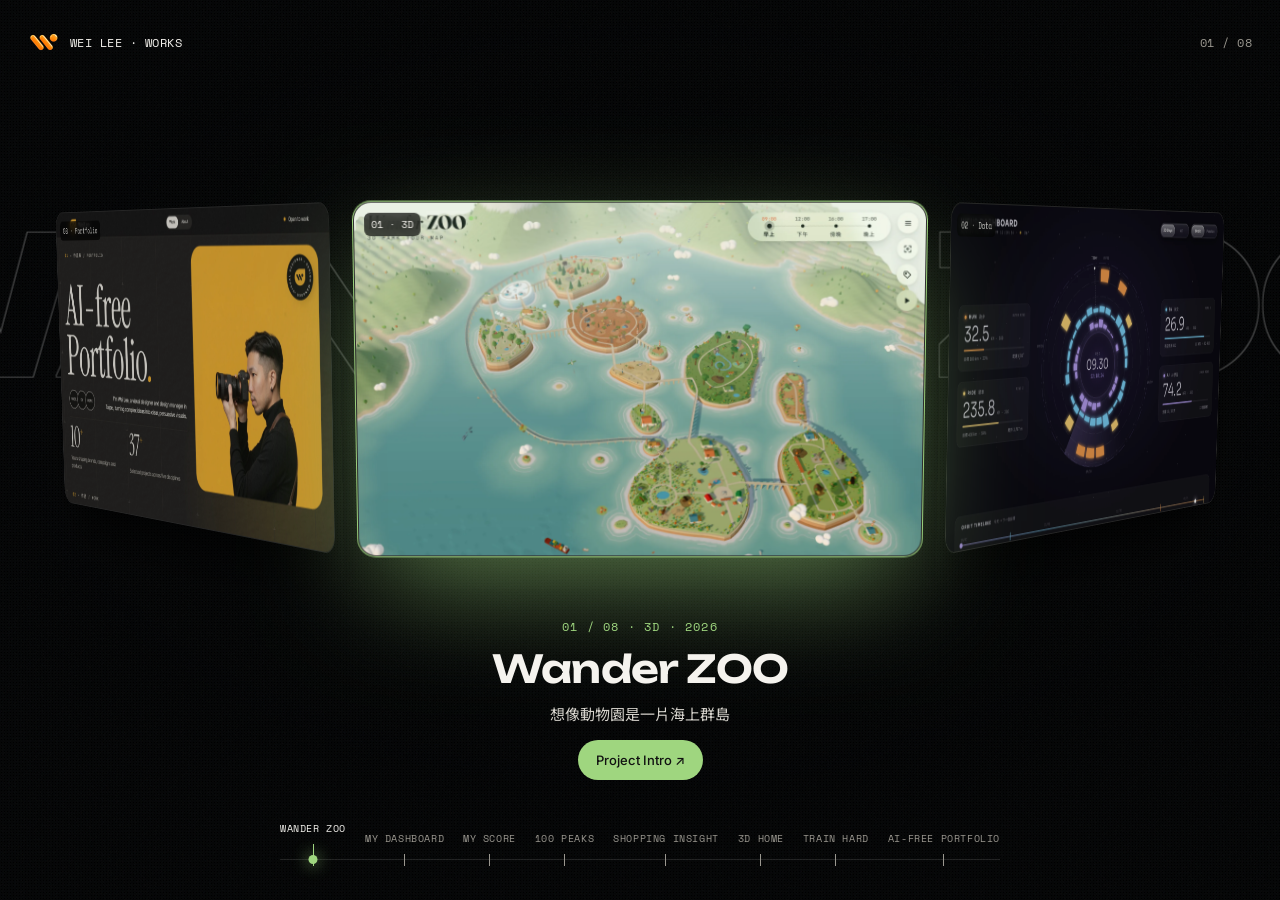
==== index.html @ f30eeb88 "Project pages tell a short story instead of a fixed template The 問題/做法/成果 steps become a STORY chapt" ====
<!doctype html>
<html lang="zh-Hant">
<head>
<meta charset="utf-8">
<meta name="viewport" content="width=device-width, initial-scale=1">
<title>WEI LEE · WORKS</title>
<!-- the old address (taiwankiss.github.io/Ai-Portfolio/) moves visitors to weilee01.com, keeping the open project;
     the weilee01.com router fetches this same file but never runs scripts, so it is unaffected -->
<script>if (location.hostname === 'taiwankiss.github.io') location.replace('https://weilee01.com/' + location.search + location.hash);</script>
<link rel="canonical" href="https://weilee01.com/">
<meta name="description" content="十年視覺設計，現在也用 AI 把想法做出來。 AI 作品、非 AI 作品集與個人經歷。">
<meta property="og:title" content="WEI LEE · WORKS">
<meta property="og:description" content="十年視覺設計，現在也用 AI 把想法做出來。 AI 作品、非 AI 作品集與個人經歷。">
<meta property="og:image" content="https://weilee01.com/media/zoo-1.webp">
<meta property="og:url" content="https://weilee01.com/">
<meta name="apple-mobile-web-app-title" content="WEI LEE">
<link rel="icon" type="image/png" href="media/favicon.png">
<link rel="apple-touch-icon" href="media/apple-touch-icon.png">
<link rel="preconnect" href="https://fonts.googleapis.com">
<link rel="preconnect" href="https://fonts.gstatic.com" crossorigin>
<link rel="stylesheet" href="https://fonts.googleapis.com/css2?family=Unbounded:wght@400;600;800&family=Inter:wght@400;500;600&family=Space+Mono&family=Noto+Sans+TC:wght@400;500;700&display=swap">
<style>
:root{
  --bg:#050506; --txt:#f5f3ee; --mute:#9a978f; --line:#ffffff1f; --c:#ff8a3d;
  --disp:'Unbounded','Noto Sans TC',sans-serif; --sans:'Inter','Noto Sans TC',sans-serif; --mono:'Space Mono',ui-monospace,monospace;
  --ease:cubic-bezier(.2,.8,.1,1);
}
*{box-sizing:border-box;margin:0;padding:0}
html,body{height:100%}
body{background:var(--bg);color:var(--txt);font-family:var(--sans);-webkit-font-smoothing:antialiased;overflow:hidden}
a{color:inherit;text-decoration:none}
button{font:inherit;color:inherit;background:none;border:0;cursor:pointer}
img,video{display:block}

/* ambient background */
.amb{position:fixed;inset:0;z-index:0;overflow:hidden}
.amb video,.amb img{position:absolute;inset:-10%;width:120%;height:120%;object-fit:cover;filter:blur(38px) saturate(1.3) brightness(.45);opacity:0;transition:opacity 1.2s}
.amb .on{opacity:1}
.amb::after{content:'';position:absolute;inset:0;background:radial-gradient(70% 60% at 50% 45%,transparent,#050506 85%),repeating-linear-gradient(0deg,#0000 0 2px,#0000000d 2px 3px)}
.grain{position:fixed;inset:-50%;z-index:1;pointer-events:none;opacity:.07;background-image:url("data:image/svg+xml,%3Csvg xmlns='http://www.w3.org/2000/svg' width='160' height='160'%3E%3Cfilter id='n'%3E%3CfeTurbulence baseFrequency='.85' numOctaves='2'/%3E%3C/filter%3E%3Crect width='100%25' height='100%25' filter='url(%23n)'/%3E%3C/svg%3E");animation:gr 1s steps(4) infinite}
/* halftone dots (same recipe as Train Hard) */
.dots{position:absolute;inset:0;pointer-events:none;background-color:rgba(8,11,12,.32);background-image:radial-gradient(rgba(0,0,0,.9) .55px,transparent .9px);background-size:3px 3px;animation:drift 22s linear infinite}
@keyframes drift{to{background-position:60px 30px}}
.ht::after{content:'';position:absolute;inset:0;z-index:2;pointer-events:none;border-radius:inherit;background-color:rgba(8,11,12,.32);background-image:radial-gradient(rgba(0,0,0,.9) .55px,transparent .9px);background-size:3px 3px;animation:drift 22s linear infinite}
@keyframes gr{25%{transform:translate(3%,-2%)}50%{transform:translate(-2%,3%)}75%{transform:translate(2%,2%)}}

/* chrome */
.hud{position:fixed;inset:0;z-index:20;pointer-events:none;padding:22px 28px;display:grid;grid-template-rows:auto 1fr auto}
.hud>*{pointer-events:auto}
.hud__top{display:flex;justify-content:space-between;align-items:center;font:400 12px var(--mono);letter-spacing:.04em}
.hud__top a{display:flex;align-items:center;gap:10px}
.hud__top img{width:32px;height:32px;object-fit:contain}
.hud__top .r{display:flex;gap:22px;align-items:center;color:var(--mute)}
.hud__top .r b{color:var(--txt);font-weight:400}
.pill{border:1px solid var(--line);border-radius:99px;padding:8px 14px;backdrop-filter:blur(10px);background:#ffffff08;transition:.3s var(--ease)}
.pill:hover{background:var(--txt);color:#111}
.hud__top a{white-space:nowrap}
.backc{display:none!important;width:42px;height:42px;border-radius:50%;border:1px solid var(--line);background:#ffffff08;backdrop-filter:blur(10px);place-items:center;transition:background .35s var(--ease),color .35s,border-color .35s,transform .35s var(--ease)}
.backc:hover{background:var(--c);border-color:transparent;color:#111;transform:scale(1.06)}
.pj .brand{display:none}
.pj .backc{display:grid!important}
.livepill{position:relative;overflow:hidden;display:inline-flex;align-items:center;height:40px;padding:0 18px;border-radius:99px;background:color-mix(in srgb,var(--c) 38%,transparent);border:1px solid color-mix(in srgb,var(--c) 60%,#ffffff40);backdrop-filter:blur(14px) saturate(1.4);-webkit-backdrop-filter:blur(14px) saturate(1.4);color:#fff;font:500 13px/1 var(--sans);white-space:nowrap;box-shadow:inset 0 1px 0 #ffffff30;opacity:0;visibility:hidden;max-width:0;padding:0;border-width:0;margin-left:-22px;transform:translateY(-6px);transition:opacity .6s var(--ease),visibility .6s,transform .6s var(--ease),max-width .6s var(--ease),padding .6s var(--ease),margin .6s var(--ease),background .6s var(--ease)}
.livepill:hover{background:color-mix(in srgb,var(--c) 60%,transparent)}
.pj.past .livepill{opacity:1;visibility:visible;transform:none;max-width:200px;padding:0 18px;border-width:1px;margin-left:0}

/* home stage */
.stage{position:fixed;inset:0;z-index:5;display:flex;align-items:center;justify-content:center;perspective:1800px;touch-action:pan-y;cursor:grab;padding:40px 0 330px}
.stage.drag{cursor:grabbing}
.big{position:absolute;left:0;right:0;top:calc(50% - 145px);transform:translateY(-50%);text-align:center;font:800 clamp(56px,15vw,260px)/.9 var(--disp);letter-spacing:-.04em;color:#fff;white-space:nowrap;pointer-events:none;user-select:none;overflow:hidden}
.big .mq{display:flex;width:max-content;filter:url(#outline);will-change:transform}
.big span{display:inline-block;padding-right:.3em}
.ring{position:relative;width:min(570px,62vw,calc((100vh - 400px)*1.6));aspect-ratio:16/10;transform-style:preserve-3d}.card{position:absolute;inset:0;border-radius:18px;overflow:hidden;background:#111;backface-visibility:hidden;border:1px solid var(--line);box-shadow:0 40px 80px -30px #000;transition:filter .5s,box-shadow .5s}
.card img,.card video{position:absolute;inset:0;width:100%;height:100%;object-fit:cover;object-position:top}
.card video{opacity:0;transition:opacity .6s}
.card.act video{opacity:1}
.card.act{box-shadow:0 0 0 1px var(--cc),0 40px 120px -20px color-mix(in srgb,var(--cc) 60%,transparent)}
.card .tg{position:absolute;left:10px;top:10px;font:400 10px var(--mono);background:#000a;padding:4px 7px;border-radius:6px;backdrop-filter:blur(6px)}

.info{position:fixed;left:0;right:0;bottom:120px;z-index:15;display:flex;flex-direction:column;align-items:center;gap:14px;text-align:center;pointer-events:none;padding:0 20px}
.info *{pointer-events:auto}
.info .k{font:400 12px var(--mono);color:var(--c);letter-spacing:.1em}
.info h2{font:600 clamp(26px,3vw,40px)/1.05 var(--disp);letter-spacing:-.02em}
.info p{font:400 15px/1.5 var(--sans);color:#d8d5ce;max-width:36ch;min-height:1.5em}
.enter{display:inline-flex;align-items:center;justify-content:center;gap:8px;height:40px;font:500 13px/1 var(--sans);padding:0 18px;border-radius:99px;background:var(--c);color:#111;position:relative;overflow:hidden;transition:transform .4s var(--ease)}
.enter:hover{transform:scale(1.05)}
.nextlink{position:relative;font:500 13px/1 var(--sans);letter-spacing:.02em;color:var(--txt);padding-bottom:6px;transition:color .35s var(--ease)}
.nextlink::after{content:'';position:absolute;left:0;right:0;bottom:0;height:1px;background:currentColor;transform-origin:left;transition:transform .5s var(--ease)}
.nextlink:hover{color:var(--c)}
.nextlink:hover::after{animation:uline .7s var(--ease)}
@keyframes uline{0%{transform:scaleX(1);transform-origin:right}45%{transform:scaleX(0);transform-origin:right}46%{transform-origin:left}100%{transform:scaleX(1);transform-origin:left}}
.enter.ghost{background:transparent;color:var(--txt);border:1px solid var(--c);isolation:isolate;transition:transform .4s var(--ease),color .45s var(--ease)}
.enter.ghost::after{display:none}
.enter.ghost::before{content:'';position:absolute;inset:0;z-index:-1;background:var(--c);transform:scaleX(0);transform-origin:left;transition:transform .5s var(--ease)}
.enter.ghost:hover{color:#111}
.enter.ghost:hover::before{transform:scaleX(1)}
.enter::after{content:'';position:absolute;inset:0;background:linear-gradient(100deg,transparent 30%,#fff8 50%,transparent 70%);transform:translateX(-100%);animation:shine 2.6s 1s infinite}
@keyframes shine{60%,100%{transform:translateX(100%)}}

.scrub{position:fixed;left:50%;bottom:34px;transform:translateX(-50%);z-index:15;width:min(720px,86vw)}
.scrub .ticks{display:flex;justify-content:space-between;position:relative;height:40px;align-items:flex-end}
.scrub .ticks::before{content:'';position:absolute;left:0;right:0;bottom:6px;height:1px;background:var(--line)}
.scrub button{position:relative;display:flex;flex-direction:column;align-items:center;gap:8px;font:400 10px var(--mono);color:var(--mute);letter-spacing:.06em;transition:color .3s}
.scrub button i{width:1px;height:12px;background:currentColor;transition:height .4s var(--ease),background .3s}
.scrub button.on{color:var(--txt)}
.scrub button.on i{height:22px;background:var(--c)}
.scrub button:hover{color:var(--txt)}
.scrub .knob{position:absolute;bottom:2px;width:9px;height:9px;border-radius:50%;background:var(--c);box-shadow:0 0 16px var(--c);transform:translateX(-50%);transition:left .6s var(--ease)}

/* intro */
.intro{position:fixed;inset:0;z-index:50;background:var(--bg);display:grid;place-items:center;transition:clip-path 1.1s var(--ease);clip-path:inset(0 0 0 0)}
.intro.out{clip-path:inset(0 0 100% 0)}
.intro h1{font:800 clamp(40px,9vw,140px)/1 var(--disp);letter-spacing:-.04em;overflow:hidden}
.intro h1 span{display:inline-block;transform:translateY(110%);animation:up .9s var(--ease) forwards;animation-delay:calc(var(--i)*40ms)}
.intro h1 em{font-style:normal;color:#ff8a3d}
@keyframes up{to{transform:none}}

/* project deck */
.deck{position:fixed;inset:0;z-index:6;display:flex;transition:transform 1.1s var(--ease)}
.panel{position:relative;isolation:isolate;flex:0 0 100vw;height:100vh;overflow:hidden;display:flex;align-items:flex-end;padding:100px 6vw 110px}
.panel>.dots{z-index:-1}
.panel .bgv{position:absolute;inset:0;width:100%;height:100%;object-fit:cover;z-index:-3;transform:scale(1.08);transition:transform 1.6s var(--ease)}
.panel.on .bgv{transform:none}
.panel::before{content:'';position:absolute;inset:0;z-index:-2;background:linear-gradient(0deg,#050506 8%,#05050600 65%),linear-gradient(90deg,#050506e6 10%,#05050600 70%)}
.panel .in{opacity:0;transform:translateY(40px);transition:1s var(--ease)}
.panel.on .in{opacity:1;transform:none}
.cover h1{font:800 clamp(52px,11vw,190px)/.88 var(--disp);letter-spacing:-.05em}
.cover .meta{display:flex;gap:10px;flex-wrap:wrap;margin:22px 0 26px;font:400 12px var(--mono)}
.cover .meta span{border:1px solid var(--line);border-radius:99px;padding:7px 12px;backdrop-filter:blur(8px);background:#0004}
.cover .one{font:400 clamp(18px,1.8vw,24px)/1.45 var(--sans);max-width:30ch;color:#e4e1da}
/* phones: hint that the project page scrolls down (hidden once you leave the cover) */
.swipe{display:none}
@keyframes bob{0%,100%{transform:translateY(0);opacity:.5}50%{transform:translateY(8px);opacity:1}}
.cover .row{display:flex;gap:20px;align-items:flex-end;justify-content:space-between;width:100%;flex-wrap:wrap}
.story{align-items:center;background:radial-gradient(60% 60% at 80% 50%,color-mix(in srgb,var(--c) 18%,transparent),transparent)}
.story .grid{display:grid;grid-template-columns:1.1fr 1fr;gap:5vw;width:100%;align-items:center}
/* the project's story as two short paragraphs: why it was made, then how */
.story .txt{display:flex;flex-direction:column;gap:12px;max-width:36em}
.story .k{font:400 11px var(--mono);letter-spacing:.12em;color:var(--c)}
.story .why{font:600 clamp(20px,2vw,30px)/1.45 var(--disp);letter-spacing:-.01em;color:var(--txt);margin-bottom:22px}
.story .how{font:400 clamp(15px,1.15vw,18px)/1.8 var(--sans);color:#d8d5ce}
.story .shot{position:relative;border-radius:16px;overflow:hidden;border:1px solid var(--line);box-shadow:0 40px 100px -30px #000;transform:perspective(1200px) rotateY(-12deg) rotateX(4deg);transition:transform .8s var(--ease)}
.story .shot:hover{transform:none}
.story .shot img{width:100%}
.rounds{flex-direction:column;align-items:stretch;justify-content:center;gap:5vh;padding-top:96px}
.rounds .k{font:400 11px var(--mono);letter-spacing:.12em;color:var(--c)}
.rounds h2{font:600 clamp(22px,2.4vw,36px)/1.3 var(--disp);letter-spacing:-.02em;margin-top:10px;max-width:30em}
.rounds ol{list-style:none;display:grid;grid-template-columns:repeat(var(--n),1fr);gap:0 3vw}
.rounds li{border-top:1px solid var(--line);padding:18px 0 26px;display:flex;flex-direction:column;gap:10px}
.rounds li small{font:400 11px var(--mono);color:var(--c)}
.rounds li b{font:600 clamp(17px,1.45vw,22px)/1.35 var(--disp);color:var(--txt)}
.rounds li p{font:400 clamp(13px,.95vw,15px)/1.7 var(--sans);color:#d8d5ce}
.stats{flex-direction:column;align-items:stretch;justify-content:space-between;padding-top:96px}
.bgv.dim{filter:blur(22px) brightness(.28) saturate(1.3);transform:scale(1.15)!important}
.stats .k{font:400 11px var(--mono);letter-spacing:.12em;color:var(--c)}
.nhead{display:flex;justify-content:space-between;align-items:flex-start;gap:5vw}
.nhead h2{font:600 clamp(28px,3.4vw,52px)/1 var(--disp);letter-spacing:-.03em;margin-top:10px}
.stats .g{display:grid;grid-template-columns:repeat(var(--n),1fr);gap:4vw;width:100%;max-width:calc(var(--n) * 30%);margin:0 auto}
.stat{display:flex;flex-direction:column;align-items:center;gap:18px}
.stat svg{width:min(300px,22vw,34vh);height:auto;overflow:visible}
.stat .tick{stroke:#ffffff30;stroke-width:6;stroke-dasharray:.0025 .01417;transform-origin:center;animation:turn 60s linear infinite}
@keyframes turn{to{transform:rotate(360deg)}}
.stat span{display:flex;gap:10px;align-items:baseline;font:400 13px var(--sans)!important;color:#d8d5ce!important;padding-top:4px;min-width:60%;justify-content:center}
.stat span b{font:400 11px var(--mono);color:var(--c);font-weight:400}
.nfoot{display:flex;justify-content:space-between;align-items:flex-end;gap:20px;flex-wrap:wrap;border-top:1px solid var(--line);padding-top:20px}
.nfoot .tools{display:flex;gap:10px;margin-top:12px;align-items:center;flex-wrap:wrap}
.ti{position:relative;display:block;width:32px;height:32px;transition:transform .35s var(--ease)}
.ti img{width:100%;height:100%;border-radius:8px;display:block}
.ti::after{content:attr(data-name);position:absolute;left:50%;bottom:calc(100% + 8px);transform:translate(-50%,4px);white-space:nowrap;font:400 10px var(--mono);letter-spacing:.04em;color:var(--txt);background:#000c;border:1px solid var(--line);padding:5px 8px;border-radius:6px;opacity:0;pointer-events:none;transition:opacity .25s,transform .25s var(--ease)}
.ti:hover{transform:translateY(-3px)}
.ti:hover::after{opacity:1;transform:translate(-50%,0)}
.tc{font:400 12px var(--mono);border:1px solid var(--line);border-radius:99px;padding:7px 12px}
.nfoot p{font:400 16px var(--sans);color:#d8d5ce}
.stat circle{fill:none;stroke-width:3}
.stat .trk{stroke:var(--line)}
.stat .val{stroke:var(--c);stroke-linecap:round;stroke-dasharray:1 1;stroke-dashoffset:1;transform:rotate(-90deg);transform-origin:center;transition:stroke-dashoffset 1.8s var(--ease)}
.panel.on .stat .val{stroke-dashoffset:.25}
.stat text{fill:var(--txt);font:800 34px var(--disp);text-anchor:middle;dominant-baseline:middle}
.stat span{font:400 12px var(--mono);color:var(--mute)}
.fan{flex-direction:column;align-items:center;justify-content:flex-start;gap:5vh;padding-top:96px}
.fanhead{width:100%;display:flex;justify-content:space-between;align-items:flex-end;gap:5vw}
.fanhead .k{font:400 11px var(--mono);letter-spacing:.12em;color:var(--c)}
.fanhead p{max-width:40em;font:400 clamp(15px,1.15vw,18px)/1.75 var(--sans);color:#d8d5ce;margin-top:10px}
.fan .stack{position:relative;width:min(760px,70vw,calc((100vh - 400px)*1.6));aspect-ratio:16/10;margin:auto 0}
.fan figure{position:absolute;inset:0;border-radius:16px;overflow:hidden;border:1px solid var(--line);box-shadow:0 30px 80px -20px #000;transition:transform .9s var(--ease);z-index:var(--z);transform:rotate(calc((var(--k) - var(--mid))*3deg)) translateY(calc(var(--k)*-6px))}
.fan figure img{width:100%;height:100%;object-fit:cover;object-position:top}
.fan .stack:hover figure{transform:translateX(calc((var(--k) - var(--mid))*var(--sp))) rotate(calc((var(--k) - var(--mid))*6deg)) scale(.7)}
.fan .stack figure:hover{z-index:50;transform:translateX(calc((var(--k) - var(--mid))*var(--sp))) scale(.82)}
.fan .cap{font:400 11px var(--mono);color:var(--mute);white-space:nowrap}
.show{align-items:center;justify-content:center}
.show .cap{position:absolute;left:6vw;top:110px;font:400 12px var(--mono);color:var(--mute)}
.devices{display:flex;align-items:flex-end;justify-content:center;gap:3vw;width:100%}
.devices figure{position:relative;overflow:hidden;background:#000;box-shadow:0 40px 100px -30px #000}
.laptop{width:min(1060px,74vw,calc((100vh - 300px)*1.54));aspect-ratio:1440/936;border-radius:14px;border:1px solid var(--line);padding-top:36px}
.laptop i{position:absolute;left:14px;top:13px;width:10px;height:10px;border-radius:50%;background:#ff5f57;box-shadow:16px 0 #febc2e,32px 0 #28c840}
.laptop video{width:100%;height:100%;object-fit:cover;object-position:top}
.yt{border-radius:16px;border:1px solid var(--line);background:#000}
.yt video{position:absolute;inset:0;width:100%;height:100%;object-fit:cover}
.snd{position:absolute;right:12px;bottom:12px;z-index:2;font:400 10px var(--mono);letter-spacing:.08em;color:#fff;padding:7px 10px;border-radius:99px;background:#0006;border:1px solid #ffffff30;backdrop-filter:blur(8px);-webkit-backdrop-filter:blur(8px);transition:background .3s}
.snd:hover,.snd.on{background:var(--c);color:#111;border-color:transparent}
.yt.h{width:min(1060px,74vw,calc((100vh - 300px)*1.778));aspect-ratio:16/9}
.yt.v{width:min(78vw,calc((100svh - 230px)*.5625));aspect-ratio:9/16;border-radius:22px}
.phone{width:min(250px,17vw);aspect-ratio:390/844;border-radius:34px;border:7px solid #1a1a1c;outline:1px solid var(--line)}
.phone video{position:absolute;inset:0;width:100%;height:100%;object-fit:cover}
.next{align-items:center;justify-content:center;flex-direction:column;gap:24px;text-align:center}
.next small{font:400 12px var(--mono);color:var(--mute)}
.next h2{font:800 clamp(48px,9vw,150px)/.9 var(--disp);letter-spacing:-.05em}
.endbtns{display:flex;flex-direction:column;align-items:center;gap:22px;margin-top:8px}
.prog{position:fixed;left:28px;right:28px;bottom:34px;z-index:15;display:flex;gap:8px}
.prog button{flex:1;text-align:left;font:400 10px var(--mono);color:var(--mute);letter-spacing:.06em;padding-top:10px;position:relative}
.prog button::before{content:'';position:absolute;left:0;right:0;top:0;height:2px;background:var(--line)}
.prog button::after{content:'';position:absolute;left:0;top:0;height:2px;width:100%;background:var(--c);transform:scaleX(0);transform-origin:left;transition:transform .8s var(--ease)}
.prog button.done::after{transform:scaleX(1)}
.prog button.done{color:var(--txt)}

.toast{position:fixed;left:50%;top:24px;transform:translate(-50%,-200%);z-index:90;background:var(--txt);color:#111;font:400 12px var(--mono);padding:10px 16px;border-radius:99px;transition:transform .5s var(--ease)}
.toast.on{transform:translate(-50%,0)}

/* short landscape (phone turned sideways): cards on the left, info on the right */
@media (min-width:761px) and (max-height:540px){
  .stage{padding:56px 42vw 80px 0}
  .stage::after{content:'';position:absolute;top:0;bottom:0;right:0;width:56vw;background:linear-gradient(90deg,transparent,#050506e6 55%);pointer-events:none}
  .ring{width:min(340px,40vw,calc((100vh - 160px)*1.6))}
  .info{left:auto;right:4vw;bottom:auto;top:calc(50% - 12px);transform:translateY(-50%);width:38vw;align-items:flex-start;text-align:left;gap:10px;padding:0}
  .info p{font-size:13px}
  .scrub{bottom:14px}
  .cover h1{font-size:min(11vw,19vh)}
  .cover .meta{margin:12px 0 14px}
}
@media (max-width:760px){
  body{overflow:auto}
  .hud{padding:16px}
  .intro{align-items:center;padding-bottom:16svh} /* phones: greeting sits a little above centre */
  .nfoot{flex-direction:column-reverse;align-items:flex-start;gap:18px} /* phones: one-line description above Built With */
  .amb img{filter:blur(22px) saturate(1.2) brightness(.4)}
  .hud__top .r .hm{display:none}
  .info{bottom:110px}
  .scrub button span{display:none}
  .deck{position:relative;flex-direction:column;transform:none!important}
  .panel{flex:none;width:100%;min-height:100svh;height:auto;padding:90px 18px 60px}
  .cover .swipe{display:flex;flex-direction:column;align-items:center;gap:8px;position:absolute;left:50%;bottom:18px;transform:translateX(-50%);font:400 10px var(--mono);letter-spacing:.2em;color:var(--mute);transition:opacity .4s}
  .cover .swipe i{width:1px;height:26px;background:linear-gradient(var(--c),transparent);animation:bob 1.8s var(--ease) infinite}
  .past .cover .swipe{opacity:0}
  .panel.cover{padding-bottom:100px}
  .panel .in{opacity:1;transform:none}
  .stage{padding:56px 0 290px}
  .big{top:calc(50% - 116px)}
  .ring{width:min(200px,50vw,calc((100svh - 390px)*.462));aspect-ratio:390/844}
  .card{border-radius:16px}
  .story .grid{grid-template-columns:1fr}
  .story .shot{width:62%;margin:0 auto;transform:none}
  .rounds ol{grid-template-columns:1fr}
  .panel.rounds{gap:24px}
  .panel.stats{min-height:auto;padding:80px 14px 50px;gap:28px}
  .stat span{flex-direction:column;align-items:center;gap:4px;min-width:0;width:100%;font-size:11px!important;text-align:center}
  .stats .g{grid-template-columns:repeat(var(--n),1fr);gap:10px;max-width:calc(var(--n) * 33.4%)}
  .stat{gap:10px}
  .stat svg{width:100%}
  .stat span{font-size:10px;text-align:center}
  .prog{display:none}
  .fan .stack{width:min(44vw,210px);aspect-ratio:390/844;margin:10px auto 0}
  .fan figure{border-radius:18px;z-index:var(--zm);transform:translateX(calc((var(--k) - var(--mid))*64%)) rotate(calc((var(--k) - var(--mid))*5deg)) scale(.92)}
  .fan .stack:hover figure{transform:translateX(calc((var(--k) - var(--mid))*64%)) rotate(calc((var(--k) - var(--mid))*5deg)) scale(.92)}
  .fan .stack figure:hover{z-index:50;transform:translateX(calc((var(--k) - var(--mid))*64%)) scale(1)}
  .nhead,.fanhead{flex-direction:column;align-items:flex-start;gap:18px}
  .panel.fan{padding-top:80px;gap:28px}
  .devices{flex-direction:column;align-items:center;gap:24px}
  .laptop{width:100%}
  .phone{width:min(72%,calc((100svh - 220px)*.462))}
  .show .cap{position:static;margin-bottom:20px}
  .panel.show{flex-direction:column;align-items:stretch}
}
@media (prefers-reduced-motion:reduce){*{animation:none!important;transition:none!important}}
</style>
</head>
<body>
<div class="amb" id="amb"></div>
<div class="grain"></div>
<div class="hud">
  <div class="hud__top">
    <a class="brand" href="#/"><img src="media/logo.webp" alt="">WEI LEE · WORKS</a><a class="backc" href="#/" aria-label="Back to orbit"><svg width="16" height="16" viewBox="0 0 24 24" fill="none" stroke="currentColor" stroke-width="2" stroke-linecap="round" stroke-linejoin="round"><path d="M19 12H5M11 18l-6-6 6-6"/></svg></a>
    <div class="r"><span class="hm" id="count"></span><a class="livepill" id="live" target="_blank" rel="noopener">Live Project ↗</a></div>
  </div>
</div>
<svg width="0" height="0" style="position:absolute" aria-hidden="true"><filter id="outline" x="-5%" y="-20%" width="110%" height="140%"><feMorphology in="SourceAlpha" operator="dilate" radius=".8" result="d"/><feComposite in="d" in2="SourceAlpha" operator="out" result="o"/><feFlood flood-color="#fff" flood-opacity=".28"/><feComposite in2="o" operator="in"/></filter></svg>
<main id="app"></main>
<div class="intro" id="intro"><h1 id="introH"></h1></div>
<div class="toast" id="toast">EMAIL COPIED</div>

<!-- weilee01.com's Cloudflare zone tells browsers to cache files for 4 h: load data.js fresh so edits show right away -->
<script>document.write('<script src="data.js?v=' + Date.now() + '"><\/script>');</script>
<script>
const $ = (s, r = document) => r.querySelector(s), $$ = (s, r = document) => [...r.querySelectorAll(s)];
const app = $('#app'), M = n => `media/${n}`, root = document.documentElement;
const ITEMS = [...PROJECTS];
// tool name → media/icons/<file>.webp; names without an icon fall back to a text chip
const ICONS = { 'Claude': 'claude', 'Strava': 'strava', 'Santa': 'santa', 'Google Sheets': 'google-sheets', 'Blender': 'blender', 'Higgsfield': 'higgsfield', 'ChatGPT': 'chatgpt', 'Adobe Firefly': 'firefly', 'Google Drive': 'google-drive', 'Demucs': 'demucs', 'homr': 'homr' };
const toolIcon = t => ICONS[t] ? `<span class="ti" data-name="${t}"><img src="media/icons/${ICONS[t]}.webp" alt="${t}" width="32" height="32"></span>` : `<span class="tc">${t}</span>`;
// phones get each project's own portrait (mobile) screenshot + recording
const mq = matchMedia('(max-width:760px)'), MOB = mq.matches;
mq.addEventListener('change', e => e.matches !== MOB && location.reload()); // swap desktop/portrait media when crossing the breakpoint
const IMG = p => M(MOB ? p.mobile : p.shots[0]) + '.webp', VID = p => M(p.preview ? p.preview + (MOB ? '-v' : '') : p.video + (MOB ? '-m' : '')) + '.mp4';
let cleanup = () => {};
let lastIdx = 0; // last project opened: going back re-centres the ring on it

/* ambient video layer shared by both views */
const amb = $('#amb');
ITEMS.forEach(p => { const v = document.createElement(MOB ? 'img' : 'video'); if (!MOB) Object.assign(v, { muted: true, loop: true, playsInline: true, preload: 'none' }); v.dataset.k = p.key; v.dataset.src = MOB ? IMG(p) : VID(p); amb.append(v); });
function ambient(key) { $$('video', amb).forEach(v => { const on = v.dataset.k === key; v.classList.toggle('on', on); if (on) { if (!v.src) v.src = v.dataset.src; v.play?.().catch(() => {}); } else setTimeout(() => !v.classList.contains('on') && v.pause?.(), 1200); }); }

/* text scramble */
function scramble(el, text) {
  const els = [].concat(el); el = els[0];
  const chars = '!<>-_\\/[]{}—=+*^?#01', from = el.textContent, len = Math.max(from.length, text.length), q = [];
  for (let i = 0; i < len; i++) q.push({ to: text[i] || '', s: Math.random() * 12 | 0, e: (Math.random() * 12 | 0) + 12 });
  let f = 0; cancelAnimationFrame(el._r);
  const tick = () => { let out = '', done = 0;
    q.forEach(c => { if (f >= c.e) { done++; out += c.to; } else if (f >= c.s) out += chars[Math.random() * chars.length | 0]; else out += from[q.indexOf(c)] || ''; });
    els.forEach(e => e.textContent = out); if (done < q.length) { f++; el._r = requestAnimationFrame(tick); } };
  tick();
}
// home title: endless slow crawl to the left; 4 copies so even short titles fill the width
function marquee(track) {
  const still = matchMedia('(prefers-reduced-motion: reduce)').matches;
  let x = 0, t0 = performance.now();
  const tick = now => { if (!track.isConnected) return;
    const w = track.firstElementChild.offsetWidth;
    if (!still && w) { x = (x - (now - t0) * .035) % w; track.style.transform = `translateX(${x}px)`; }
    t0 = now; requestAnimationFrame(tick); };
  requestAnimationFrame(tick);
}

function home() {
  document.body.classList.remove('pj', 'past');
  const n = ITEMS.length, step = 360 / n;
  app.innerHTML = `
  <div class="stage" id="stage"><div class="dots" style="position:fixed"></div><div class="big"><div class="mq" id="big">${'<span></span>'.repeat(4)}</div></div><div class="ring" id="ring">
    ${ITEMS.map((p, i) => `<div class="card${p.halftone ? ' ht' : ''}" data-i="${i}" style="--cc:${p.color}"><img src="${IMG(p)}" alt="" draggable="false">${MOB ? '' : `<video muted loop playsinline preload="none" data-src="${VID(p)}"></video>`}<span class="tg">${String(i + 1).padStart(2, '0')} · ${p.tag}</span></div>`).join('')}
  </div></div>
  <div class="info"><span class="k" id="k"></span><h2 id="t"></h2><p id="o"></p><a class="enter" id="go">Project Intro ↗</a></div>
  <nav class="scrub"><div class="ticks">${ITEMS.map((p, i) => `<button data-i="${i}"><span>${p.title.toUpperCase()}</span><i></i></button>`).join('')}<span class="knob" id="knob"></span></div></nav>`;
  const ring = $('#ring'), cards = $$('.card'), stage = $('#stage');
  marquee($('#big'));
  // ring radius: neighbour edge gap is 0.6x the original layout (R0), never letting cards intersect
  // re-measured on resize / rotate, since the ring width follows the viewport
  const sn = Math.sin(2 * Math.PI / n), cs = Math.cos(2 * Math.PI / n);
  let R = 0;
  const measure = () => {
    const W = ring.offsetWidth, half = W / 2 * (1 + cs);
    const R0 = Math.max(W * .5 / Math.tan(Math.PI / n) + 60, W * 1.05);
    R = Math.max((.6 * (R0 * sn - half) + half) / sn, W * .5 / Math.tan(Math.PI / n) + 10);
    const b = $$('.scrub button')[active]; if (b) $('#knob').style.left = b.offsetLeft + b.offsetWidth / 2 + 'px';
  };
  let ang = -lastIdx * step, target = ang, active = -1, raf, drag = null, idle;
  const snap = () => { target = Math.round(target / step) * step; };
  const setActive = i => {
    if (i === active) return; active = i; const p = ITEMS[i];
    root.style.setProperty('--c', p.color);
    cards.forEach((c, j) => { c.classList.toggle('act', j === i); const v = $('video', c); if (!v) return; if (j === i) { if (!v.src) v.src = v.dataset.src; v.play().catch(() => {}); } else v.pause(); });
    scramble($$('#big span'), p.title.toUpperCase()); scramble($('#t'), p.title);
    $('#k').textContent = `${String(i + 1).padStart(2, '0')} / ${String(n).padStart(2, '0')} · ${p.tag.toUpperCase()} · ${p.year}`;
    $('#o').textContent = p.one;
    $('#go').href = `#/p/${p.key}`;
    $$('.scrub button').forEach((b, j) => b.classList.toggle('on', j === i));
    const b = $$('.scrub button')[i]; $('#knob').style.left = b.offsetLeft + b.offsetWidth / 2 + 'px';
    $('#count').textContent = `${String(i + 1).padStart(2, '0')} / ${String(n).padStart(2, '0')}`;
    ambient(p.key);
  };
  const loop = () => {
    ang += (target - ang) * (MOB ? .14 : .08);
    ring.style.transform = `translateZ(${-R}px) rotateX(-6deg) rotateY(${ang}deg)`;
    cards.forEach((c, i) => {
      const a = i * step, d = (((a + ang) % 360) + 540) % 360 - 180, k = Math.abs(d) / 180;
      c.style.transform = `rotateY(${a}deg) translateZ(${R}px)`;
      c.style.filter = `brightness(${1 - k * .75}) saturate(${1 - k * .6})`;
    });
    setActive((((Math.round(-ang / step)) % n) + n) % n);
    raf = requestAnimationFrame(loop);
  };
  const toIndex = i => { const cur = Math.round(-target / step); let d = ((i - cur) % n + n) % n; if (d > n / 2) d -= n; target -= d * step; };
  const onWheel = e => { e.preventDefault(); target -= (Math.abs(e.deltaX) > Math.abs(e.deltaY) ? e.deltaX : e.deltaY) * .12; clearTimeout(idle); idle = setTimeout(snap, 160); };
  const onKey = e => { if (e.key === 'ArrowRight') target -= step; if (e.key === 'ArrowLeft') target += step; if (e.key === 'Enter') $('#go').click(); };
  stage.onpointerdown = e => { drag = { x: e.clientX, t: target, moved: 0, touch: e.pointerType !== 'mouse' }; stage.classList.add('drag'); try { stage.setPointerCapture(e.pointerId); } catch (_) {} };
  stage.onpointermove = e => { if (!drag) return; const dx = e.clientX - drag.x; drag.moved = Math.max(drag.moved, Math.abs(dx)); drag.dx = dx; target = drag.t + (drag.touch ? Math.max(-step * .5, Math.min(step * .5, dx * .3)) : dx * .25); };
  stage.onpointerup = e => {
    stage.classList.remove('drag'); const was = drag; drag = null;
    if (was && was.touch && was.moved > 24) { target = Math.round(was.t / step) * step - Math.sign(-was.dx) * step; return; } // swipe = exactly one project
    snap();
    if (was && was.moved < 5) { const c = document.elementsFromPoint(e.clientX, e.clientY).find(x => x.classList?.contains('card')); if (c) +c.dataset.i === active ? $('#go').click() : toIndex(+c.dataset.i); }
  };
  $$('.scrub button').forEach(b => b.onclick = () => toIndex(+b.dataset.i));
  addEventListener('wheel', onWheel, { passive: false }); addEventListener('keydown', onKey);
  measure(); loop();
  const ro = new ResizeObserver(measure); ro.observe(ring); ro.observe($('.scrub'));
  cleanup = () => { cancelAnimationFrame(raf); ro.disconnect(); removeEventListener('wheel', onWheel); removeEventListener('keydown', onKey); };
}

function project(key) {
  const i = ITEMS.findIndex(p => p.key === key), p = ITEMS[i];
  if (!p) return home();
  lastIdx = i;
  const nx = ITEMS[(i + 1) % ITEMS.length];
  root.style.setProperty('--c', p.color); ambient(null); document.body.classList.add('pj'); document.body.classList.remove('past'); $('#live').href = p.link;
  // chapters follow what each project has: ROUNDS only with a log, NUMBERS only with stats
  const names = ['COVER', ...(p.showcase ? ['MOTION'] : []), 'STORY', ...(p.log ? ['ROUNDS'] : []), ...(p.stats?.length ? ['NUMBERS'] : []), 'GALLERY', 'NEXT'];
  const shots = MOB ? p.mshots : p.shots, mid = (shots.length - 1) / 2;
  app.innerHTML = `
  <div class="deck" id="deck">
    <section class="panel cover"><video class="bgv" src="${VID(p)}" poster="${IMG(p)}" muted loop playsinline autoplay></video><div class="dots"></div>
      <div class="row"><div class="in"><h1>${p.title}</h1><div class="meta"><span>${String(i + 1).padStart(2, '0')} · ${p.tag}</span><span>${p.year}</span>${p.tools.map(t => `<span>${t}</span>`).join('')}</div><p class="one">${p.one}</p></div>
      <a class="enter in" href="${p.link}" target="_blank" rel="noopener" style="transition-delay:.2s">Live Project ↗</a></div><div class="swipe" aria-hidden="true">SCROLL<i></i></div></section>
    ${p.showcase ? `<section class="panel show"><div class="dots"></div><span class="cap in">MOTION RÉSUMÉ · 求職動態影片</span>
      <div class="devices in">${p.reel
        ? `<figure class="yt ${MOB ? 'v' : 'h'}"><video data-src="${M(p.reel + (MOB ? '-v' : ''))}.mp4" poster="${M(p.reel + (MOB ? '-v' : ''))}.webp" muted loop playsinline preload="none"></video><button class="snd" type="button" aria-label="Sound">SOUND OFF</button></figure>`
        : MOB
        ? `<figure class="phone"><video src="${M(p.video)}-m.mp4" poster="${M(p.mobile)}.webp" muted loop playsinline autoplay></video></figure>`
        : `<figure class="laptop"><i></i><video src="${M(p.video)}.mp4" poster="${M(p.shots[0])}.webp" muted loop playsinline autoplay></video></figure>`}</div></section>` : ''}
    <section class="panel story"><div class="dots"></div><div class="grid"><div class="txt in"><span class="k">WHY · 動機</span><p class="why">${p.why}</p><span class="k">HOW · 做法</span><p class="how">${p.process}</p></div>
      <div class="shot in${p.halftone ? ' ht' : ''}" style="transition-delay:.15s"><img src="${IMG(p)}" alt=""></div></div></section>
    ${p.log ? `<section class="panel rounds"><div class="dots"></div><div class="in"><span class="k">ITERATION · 來回修正</span><h2>${p.loop}</h2></div>
      <ol class="in" style="transition-delay:.15s;--n:${Math.min(p.log.length, 5)}">${p.log.map(([q, a], k) => `<li><small>ROUND ${String(k + 1).padStart(2, '0')}</small><b>${q}</b><p>${a}</p></li>`).join('')}</ol></section>` : ''}
    ${p.stats?.length ? `<section class="panel stats"><img class="bgv dim" src="${M(p.shots[p.shots.length - 1])}.webp" alt=""><div class="dots"></div>
      <div class="nhead in"><div><span class="k">BY THE NUMBERS</span><h2>${p.title}</h2></div></div>
      <div class="g" style="--n:${p.stats.length}">${p.stats.map(([n, l], k) => `<div class="stat in" style="transition-delay:${k * .12}s"><svg viewBox="0 0 220 220"><circle class="tick" cx="110" cy="110" r="106" pathLength="1"/><circle class="trk" cx="110" cy="110" r="90"/><circle class="val" cx="110" cy="110" r="90" pathLength="1" style="transition-delay:${k * .15}s"/><text x="110" y="114" data-count="${n}">${n}</text></svg><span><b>0${k + 1}</b>${l}</span></div>`).join('')}</div>
      <div class="nfoot in"><div><span class="k">BUILT WITH</span><div class="tools">${p.tools.map(toolIcon).join('')}</div></div><p>${p.one}</p></div></section>` : ''}
    <section class="panel fan"><div class="dots"></div><div class="fanhead in"><div><span class="k">GALLERY · 畫面</span></div><span class="cap">${MOB ? 'TAP A SCREEN' : 'HOVER TO SPREAD'} · ${shots.length} SCREENS</span></div><div class="stack in" style="--sp:${Math.min(34, 52 / Math.max(mid, .5))}%">${shots.map((s, k) => `<figure class="${p.halftone ? 'ht' : ''}" style="--k:${k};--mid:${mid};--z:${shots.length - k};--zm:${Math.round((shots.length - Math.abs(k - mid)) * 2)}"><img src="${M(s)}.webp" alt=""></figure>`).join('')}</div></section>
    <section class="panel next" style="--nc:${nx.color}"><video class="bgv" src="${M(nx.video)}.mp4" muted loop playsinline preload="none" style="opacity:.35"></video><div class="dots"></div>
      <h2 class="in">${nx.title}</h2>
      <div class="endbtns in"><a class="nextlink" href="#/p/${nx.key}" style="--c:${nx.color}">Next Project</a></div></section>
  </div>
  <nav class="prog">${names.map((n, k) => `<button data-k="${k}">${String(k + 1).padStart(2, '0')} ${n}</button>`).join('')}</nav>`;
  const deck = $('#deck'), panels = $$('.panel'), mobile = matchMedia('(max-width:760px)').matches;
  let idx = -1, lock = 0, acc = 0;
  // reel loads only when its chapter is reached, plays muted and pauses when you leave
  const reel = $('.yt video'), snd = $('.snd');
  const ytOn = on => { if (!reel) return; if (on) { if (!reel.src) reel.src = reel.dataset.src; reel.play().catch(() => {}); } else reel.pause(); };
  if (snd) snd.onclick = () => { reel.muted = !reel.muted; snd.classList.toggle('on', !reel.muted); snd.textContent = reel.muted ? 'SOUND OFF' : 'SOUND ON'; };
  const show = k => {
    k = Math.max(0, Math.min(panels.length - 1, k)); if (k === idx) return; idx = k;
    if (!mobile) deck.style.transform = `translateX(${-k * 100}vw)`;
    document.body.classList.toggle('past', k > 0);
    panels.forEach((pn, j) => pn.classList.toggle('on', j === k));
    $$('.prog button').forEach((b, j) => b.classList.toggle('done', j <= k));
    $('#count').textContent = `${String(k + 1).padStart(2, '0')} / ${names.length}`;
    if (panels[k].classList.contains('stats')) countUp(panels[k]);
    ytOn(panels[k].classList.contains('show'));
    const nv = $('.next .bgv'); if (panels[k].classList.contains('next')) { nv.preload = 'auto'; nv.play().catch(() => {}); } else nv.pause();
  };
  const go = d => show(idx + d);
  const onWheel = e => { if (mobile) return; e.preventDefault(); if (Date.now() < lock) return; acc += e.deltaY + e.deltaX; if (Math.abs(acc) > 60) { const d = Math.sign(acc); acc = 0; go(d); lock = Date.now() + 900; } };
  const onKey = e => { if (['ArrowRight', 'ArrowDown', ' '].includes(e.key)) go(1); if (['ArrowLeft', 'ArrowUp'].includes(e.key)) go(-1); if (e.key === 'Escape') location.hash = '#/'; };
  let ty = 0; const ts = e => ty = e.touches[0].clientX, te = e => { const d = ty - e.changedTouches[0].clientX; if (!mobile && Math.abs(d) > 50) go(Math.sign(d)); };
  addEventListener('wheel', onWheel, { passive: false }); addEventListener('keydown', onKey); addEventListener('touchstart', ts); addEventListener('touchend', te);
  $$('.prog button').forEach(b => b.onclick = () => show(+b.dataset.k));
  // phones scroll vertically: each chapter animates once when it enters and stays on
  if (mobile) { const io = new IntersectionObserver(es => es.forEach(e => { if (!e.isIntersecting) return; const pn = e.target; io.unobserve(pn); pn.classList.add('on'); if (pn.classList.contains('stats')) countUp(pn); if (pn.classList.contains('show')) ytOn(true); if (pn.classList.contains('next')) $('.bgv', pn).play().catch(() => {}); }), { threshold: .35 }); panels.forEach(pn => io.observe(pn)); cleanup = () => io.disconnect(); }
  if (mobile) {
    const cv = $('.cover .bgv'), cb = $('.cover .enter'); cv.style.transition = 'none'; let pr = 0;
    const par = () => { cancelAnimationFrame(pr); pr = requestAnimationFrame(() => { const y = Math.min(document.body.scrollTop || scrollY, innerHeight * 1.2);
      cv.style.transform = `translate3d(0,${y * .45}px,0) scale(${1 + y / innerHeight * .35})`;
      document.body.classList.toggle('past', cb.getBoundingClientRect().bottom < 64); }); }; // pill shows once the cover button has passed under the header, at any scroll speed
    document.body.addEventListener('scroll', par, { passive: true }); addEventListener('scroll', par, { passive: true }); par();
    const pc = cleanup; cleanup = () => { pc(); document.body.removeEventListener('scroll', par); removeEventListener('scroll', par); };
  }
  if (!mobile) requestAnimationFrame(() => show(0));
  const prev = cleanup;
  cleanup = () => { prev(); removeEventListener('wheel', onWheel); removeEventListener('keydown', onKey); removeEventListener('touchstart', ts); removeEventListener('touchend', te); };
}

function countUp(scope) {
  $$('[data-count]', scope).forEach(el => {
    const raw = el.dataset.count, n = parseFloat(raw.replace(/,/g, '')); if (isNaN(n)) return;
    const dec = (raw.split('.')[1] || '').length, suf = raw.replace(/[\d.,]/g, ''), t0 = performance.now();
    const tick = t => { const k = Math.min(1, (t - t0) / 1600), v = n * (1 - Math.pow(1 - k, 4)); el.textContent = v.toLocaleString('en-US', { minimumFractionDigits: dec, maximumFractionDigits: dec }) + suf; if (k < 1) requestAnimationFrame(tick); };
    requestAnimationFrame(tick);
  });
}

document.addEventListener('click', e => { if (!e.target.closest('[data-copy]')) return; e.preventDefault(); navigator.clipboard?.writeText(SITE.email); const t = $('#toast'); t.classList.add('on'); setTimeout(() => t.classList.remove('on'), 1600); });

function route() {
  scrollTo(0, 0); document.body.scrollTop = 0; // phones scroll the body: start the next project at its top
  cleanup(); cleanup = () => {};
  const m = location.hash.match(/#\/p\/(\w+)/);
  const go = () => { m ? project(m[1]) : home(); scrollTo(0, 0); document.body.scrollTop = 0; };
  if (!document.startViewTransition || !app.children.length) return go();
  const vt = document.startViewTransition(go); vt.ready.catch(() => {}); vt.finished.catch(() => {}); vt.updateCallbackDone.catch(() => {});
}
addEventListener('hashchange', route);

// intro: "Hi, this is Wei." then wipe away
$('#introH').innerHTML = [...'Hi, this is '].map((c, i) => `<span style="--i:${i}">${c === ' ' ? '&nbsp;' : c}</span>`).join('') + `<em>${[...'Wei.'].map((c, i) => `<span style="--i:${i + 12}">${c}</span>`).join('')}</em>`;
route();
let seen = null; try { seen = sessionStorage.getItem('seen'); sessionStorage.setItem('seen', 1); } catch (e) {}
setTimeout(() => $('#intro').classList.add('out'), seen ? 0 : 1500);
</script>
</body>
</html>
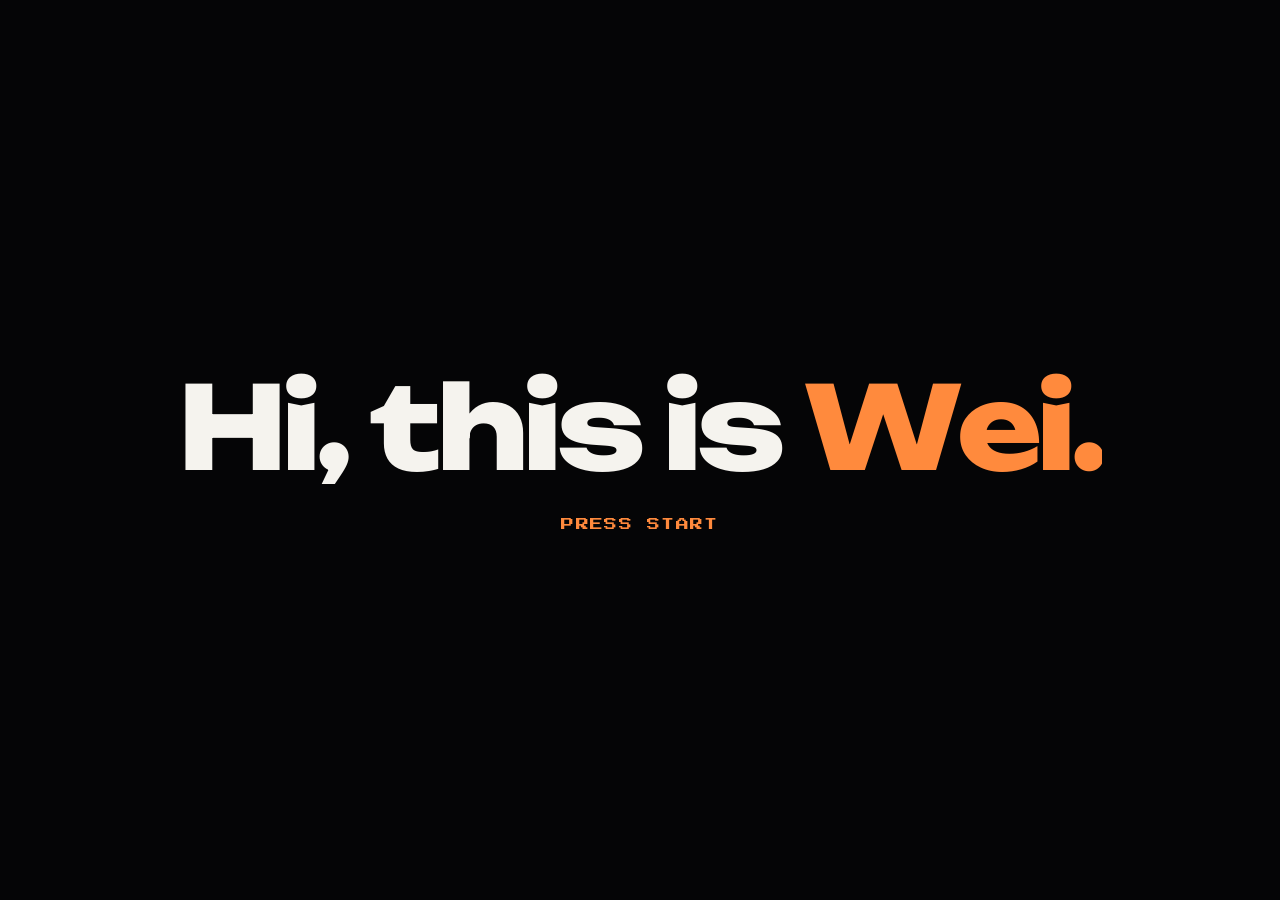
==== commit 878817cb: "Press-start intro, cards fly in with pixel sparks, pixel walker on the project bar The greeting shri" ====
--- a/index.html
+++ b/index.html
@@ -18,11 +18,11 @@
 <link rel="apple-touch-icon" href="media/apple-touch-icon.png">
 <link rel="preconnect" href="https://fonts.googleapis.com">
 <link rel="preconnect" href="https://fonts.gstatic.com" crossorigin>
-<link rel="stylesheet" href="https://fonts.googleapis.com/css2?family=Unbounded:wght@400;600;800&family=Inter:wght@400;500;600&family=Space+Mono&family=Noto+Sans+TC:wght@400;500;700&display=swap">
+<link rel="stylesheet" href="https://fonts.googleapis.com/css2?family=Unbounded:wght@400;600;800&family=Inter:wght@400;500;600&family=Space+Mono&family=Press+Start+2P&family=Noto+Sans+TC:wght@400;500;700&display=swap">
 <style>
 :root{
   --bg:#050506; --txt:#f5f3ee; --mute:#9a978f; --line:#ffffff1f; --c:#ff8a3d;
-  --disp:'Unbounded','Noto Sans TC',sans-serif; --sans:'Inter','Noto Sans TC',sans-serif; --mono:'Space Mono',ui-monospace,monospace;
+  --disp:'Unbounded','Noto Sans TC',sans-serif; --sans:'Inter','Noto Sans TC',sans-serif; --px:'Press Start 2P',monospace;--mono:'Space Mono',ui-monospace,monospace;
   --ease:cubic-bezier(.2,.8,.1,1);
 }
 *{box-sizing:border-box;margin:0;padding:0}
@@ -52,6 +52,7 @@
 .hud__top img{width:32px;height:32px;object-fit:contain}
 .hud__top .r{display:flex;gap:22px;align-items:center;color:var(--mute)}
 .hud__top .r b{color:var(--txt);font-weight:400}
+.hm{font:400 9px/1 var(--px);letter-spacing:.06em}
 .pill{border:1px solid var(--line);border-radius:99px;padding:8px 14px;backdrop-filter:blur(10px);background:#ffffff08;transition:.3s var(--ease)}
 .pill:hover{background:var(--txt);color:#111}
 .hud__top a{white-space:nowrap}
@@ -73,14 +74,15 @@
 .card img,.card video{position:absolute;inset:0;width:100%;height:100%;object-fit:cover;object-position:top}
 .card video{opacity:0;transition:opacity .6s}
 .card.act video{opacity:1}
+.stage.fly .card{opacity:0}
 .card.act{box-shadow:0 0 0 1px var(--cc),0 40px 120px -20px color-mix(in srgb,var(--cc) 60%,transparent)}
 .card .tg{position:absolute;left:10px;top:10px;font:400 10px var(--mono);background:#000a;padding:4px 7px;border-radius:6px;backdrop-filter:blur(6px)}
 
-.info{position:fixed;left:0;right:0;bottom:120px;z-index:15;display:flex;flex-direction:column;align-items:center;gap:14px;text-align:center;pointer-events:none;padding:0 20px}
+.info{position:fixed;left:0;right:0;bottom:120px;z-index:15;display:flex;flex-direction:column;align-items:center;gap:18px;text-align:center;pointer-events:none;padding:0 20px}
 .info *{pointer-events:auto}
-.info .k{font:400 12px var(--mono);color:var(--c);letter-spacing:.1em}
-.info h2{font:600 clamp(26px,3vw,40px)/1.05 var(--disp);letter-spacing:-.02em}
-.info p{font:400 15px/1.5 var(--sans);color:#d8d5ce;max-width:36ch;min-height:1.5em}
+.info .k{font:400 9px/1 var(--px);color:var(--c);letter-spacing:.08em}
+.info h2{font:600 clamp(34px,4.2vw,56px)/1.05 var(--disp);letter-spacing:-.02em}
+.info p{font:400 17px/1.55 var(--sans);color:#e4e1da;max-width:36ch;min-height:1.5em;letter-spacing:.02em}
 .enter{display:inline-flex;align-items:center;justify-content:center;gap:8px;height:40px;font:500 13px/1 var(--sans);padding:0 18px;border-radius:99px;background:var(--c);color:#111;position:relative;overflow:hidden;transition:transform .4s var(--ease)}
 .enter:hover{transform:scale(1.05)}
 .nextlink{position:relative;font:500 13px/1 var(--sans);letter-spacing:.02em;color:var(--txt);padding-bottom:6px;transition:color .35s var(--ease)}
@@ -99,16 +101,26 @@
 .scrub{position:fixed;left:50%;bottom:34px;transform:translateX(-50%);z-index:15;width:min(720px,86vw)}
 .scrub .ticks{display:flex;justify-content:space-between;position:relative;height:40px;align-items:flex-end}
 .scrub .ticks::before{content:'';position:absolute;left:0;right:0;bottom:6px;height:1px;background:var(--line)}
-.scrub button{position:relative;display:flex;flex-direction:column;align-items:center;gap:8px;font:400 10px var(--mono);color:var(--mute);letter-spacing:.06em;transition:color .3s}
+.scrub button{position:relative;display:flex;flex-direction:column;align-items:center;gap:10px;font:400 7px/1 var(--px);color:var(--mute);letter-spacing:.04em;transition:color .3s}
 .scrub button i{width:1px;height:12px;background:currentColor;transition:height .4s var(--ease),background .3s}
 .scrub button.on{color:var(--txt)}
+.scrub button.on span{opacity:0} /* the walker stands here; the big title already names the project */
 .scrub button.on i{height:22px;background:var(--c)}
 .scrub button:hover{color:var(--txt)}
+/* pixel walker: strolls along the bar to the current project (canvas drawn in JS) */
+.walker{position:absolute;bottom:7px;width:36px;height:48px;image-rendering:pixelated;pointer-events:none;transform:translateX(-50%)}
+.walker.flip{transform:translateX(-50%) scaleX(-1)}
+#fx{position:fixed;inset:0;z-index:16;pointer-events:none;image-rendering:pixelated}
 .scrub .knob{position:absolute;bottom:2px;width:9px;height:9px;border-radius:50%;background:var(--c);box-shadow:0 0 16px var(--c);transform:translateX(-50%);transition:left .6s var(--ease)}
 
 /* intro */
 .intro{position:fixed;inset:0;z-index:50;background:var(--bg);display:grid;place-items:center;transition:clip-path 1.1s var(--ease);clip-path:inset(0 0 0 0)}
 .intro.out{clip-path:inset(0 0 100% 0)}
+.intro .wrap{display:flex;flex-direction:column;align-items:center;gap:34px;transform-origin:left top;transition:transform .9s var(--ease),opacity .7s .15s}
+.intro.out .wrap{opacity:0}
+.intro .ps{font:400 clamp(9px,1.1vw,13px)/1 var(--px);color:#ff8a3d;letter-spacing:.1em;animation:blink 1s steps(2,start) infinite;opacity:0;transition:opacity .4s}
+.intro .ps.on{opacity:1}
+@keyframes blink{50%{opacity:.15}}
 .intro h1{font:800 clamp(40px,9vw,140px)/1 var(--disp);letter-spacing:-.04em;overflow:hidden}
 .intro h1 span{display:inline-block;transform:translateY(110%);animation:up .9s var(--ease) forwards;animation-delay:calc(var(--i)*40ms)}
 .intro h1 em{font-style:normal;color:#ff8a3d}
@@ -230,6 +242,7 @@
   body{overflow:auto}
   .hud{padding:16px}
   .intro{align-items:center;padding-bottom:16svh} /* phones: greeting sits a little above centre */
+  .walker{width:27px;height:36px;bottom:9px}
   .nfoot{flex-direction:column-reverse;align-items:flex-start;gap:18px} /* phones: one-line description above Built With */
   .amb img{filter:blur(22px) saturate(1.2) brightness(.4)}
   .hud__top .r .hm{display:none}
@@ -281,9 +294,10 @@
     <div class="r"><span class="hm" id="count"></span><a class="livepill" id="live" target="_blank" rel="noopener">Live Project ↗</a></div>
   </div>
 </div>
-<svg width="0" height="0" style="position:absolute" aria-hidden="true"><filter id="outline" x="-5%" y="-20%" width="110%" height="140%"><feMorphology in="SourceAlpha" operator="dilate" radius=".8" result="d"/><feComposite in="d" in2="SourceAlpha" operator="out" result="o"/><feFlood flood-color="#fff" flood-opacity=".28"/><feComposite in2="o" operator="in"/></filter></svg>
+<svg width="0" height="0" style="position:absolute" aria-hidden="true"><filter id="outline" x="-5%" y="-20%" width="110%" height="140%"><feMorphology in="SourceAlpha" operator="dilate" radius=".8" result="d"/><feComposite in="d" in2="SourceAlpha" operator="out" result="o"/><feFlood flood-color="#fff" flood-opacity=".5"/><feComposite in2="o" operator="in"/></filter></svg>
 <main id="app"></main>
-<div class="intro" id="intro"><h1 id="introH"></h1></div>
+<div class="intro" id="intro"><div class="wrap" id="introW"><h1 id="introH"></h1><span class="ps" id="introPS">PRESS START</span></div></div>
+<canvas id="fx" aria-hidden="true"></canvas>
 <div class="toast" id="toast">EMAIL COPIED</div>
 
 <!-- weilee01.com's Cloudflare zone tells browsers to cache files for 4 h: load data.js fresh so edits show right away -->
@@ -307,6 +321,85 @@
 ITEMS.forEach(p => { const v = document.createElement(MOB ? 'img' : 'video'); if (!MOB) Object.assign(v, { muted: true, loop: true, playsInline: true, preload: 'none' }); v.dataset.k = p.key; v.dataset.src = MOB ? IMG(p) : VID(p); amb.append(v); });
 function ambient(key) { $$('video', amb).forEach(v => { const on = v.dataset.k === key; v.classList.toggle('on', on); if (on) { if (!v.src) v.src = v.dataset.src; v.play?.().catch(() => {}); } else setTimeout(() => !v.classList.contains('on') && v.pause?.(), 1200); }); }
 
+/* pixel sprites: drawn from character maps, so no image files and no Aseprite needed */
+const PX = { K: '#141311', O: '#ff8a3d', W: '#f2efe8', C: 'c' /* project colour */, E: '#1a1a1a' };
+const WALK = [ // 12 x 16, three frames: stride left, stand, stride right
+`....KKKK....
+...KOOOOK...
+..KOOOOOOK..
+..KOEOOEOK..
+..KOOOOOOK..
+...KOOOOK...
+....KKKK....
+..KCCCCCCK..
+.KCWCCCCWCK.
+.KCKCCCCKCK.
+..K.CCCC.K..
+....CCCC....
+...KKKKKK...
+..KK....KK..
+.KK......KK.
+.KKK....KKK.`,
+`....KKKK....
+...KOOOOK...
+..KOOOOOOK..
+..KOEOOEOK..
+..KOOOOOOK..
+...KOOOOK...
+....KKKK....
+..KCCCCCCK..
+.KCWCCCCWCK.
+.KCKCCCCKCK.
+..K.CCCC.K..
+....CCCC....
+....KKKK....
+....KKKK....
+....KKKK....
+...KKKKKK...`,
+`....KKKK....
+...KOOOOK...
+..KOOOOOOK..
+..KOEOOEOK..
+..KOOOOOOK..
+...KOOOOK...
+....KKKK....
+..KCCCCCCK..
+.KCWCCCCWCK.
+.KCKCCCCKCK.
+..K.CCCC.K..
+....CCCC....
+...KKKKKK...
+...KK..KK...
+..KK....KK..
+.KKK....KKK.`].map(m => m.split('\n'));
+function drawSprite(ctx, rows, colour) {
+  ctx.clearRect(0, 0, ctx.canvas.width, ctx.canvas.height);
+  rows.forEach((r, y) => [...r].forEach((ch, x) => { if (ch === '.') return; ctx.fillStyle = PX[ch] === 'c' ? colour : PX[ch]; ctx.fillRect(x, y, 1, 1); }));
+}
+// sparks: square particles that move on a 4 px grid at 15 fps, like an 8-bit burst
+const fx = $('#fx'), fxc = fx.getContext('2d'); let sparks = [], fxRaf = 0, fxLast = 0;
+function spark(x, y, colour, n = 14) {
+  if (matchMedia('(prefers-reduced-motion: reduce)').matches) return;
+  for (let i = 0; i < n; i++) { const a = Math.random() * Math.PI * 2, v = 2 + Math.random() * 5; sparks.push({ x, y, vx: Math.cos(a) * v, vy: Math.sin(a) * v - 2, life: 8 + Math.random() * 8 | 0, c: [colour, '#fff', '#ff8a3d'][i % 3], s: Math.random() < .3 ? 6 : 4 }); }
+  if (!fxRaf) fxRaf = requestAnimationFrame(fxTick);
+}
+function fxTick(now) {
+  if (now - fxLast > 66) { fxLast = now; fx.width = innerWidth; fx.height = innerHeight; fxc.clearRect(0, 0, fx.width, fx.height);
+    sparks = sparks.filter(p => --p.life > 0); sparks.forEach(p => { p.x += p.vx; p.y += p.vy; p.vy += .6; fxc.fillStyle = p.c; fxc.globalAlpha = Math.min(1, p.life / 5); fxc.fillRect(Math.round(p.x / 4) * 4, Math.round(p.y / 4) * 4, p.s, p.s); }); fxc.globalAlpha = 1; }
+  fxRaf = sparks.length ? requestAnimationFrame(fxTick) : (fxc.clearRect(0, 0, fx.width, fx.height), 0);
+}
+// walker: strolls along the project bar to the active project, idles when it arrives
+function walker(bar) {
+  const cv = document.createElement('canvas'); cv.width = 12; cv.height = 16; cv.className = 'walker'; bar.append(cv);
+  const ctx = cv.getContext('2d'); let x = null, goal = 0, frame = 1, last = 0, colour = '#fff', raf;
+  const tick = now => { if (!cv.isConnected) return; raf = requestAnimationFrame(tick); if (now - last < 90) return; last = now;
+    if (x === null) x = goal; const d = goal - x;
+    if (Math.abs(d) < 2) { x = goal; frame = 1; } else { x += Math.sign(d) * Math.min(Math.abs(d), Math.max(7, Math.abs(d) / 10)); frame = frame === 0 ? 2 : 0; cv.classList.toggle('flip', d < 0); }
+    cv.style.left = x + 'px'; drawSprite(ctx, WALK[frame], colour); };
+  raf = requestAnimationFrame(tick);
+  return { to: (px, c) => { goal = px; colour = c; }, stop: () => cancelAnimationFrame(raf) };
+}
+
 /* text scramble */
 function scramble(el, text) {
   const els = [].concat(el); el = els[0];
@@ -324,7 +417,7 @@
   let x = 0, t0 = performance.now();
   const tick = now => { if (!track.isConnected) return;
     const w = track.firstElementChild.offsetWidth;
-    if (!still && w) { x = (x - (now - t0) * .035) % w; track.style.transform = `translateX(${x}px)`; }
+    if (!still && w) { x = (x - (now - t0) * .022) % w; track.style.transform = `translateX(${x}px)`; }
     t0 = now; requestAnimationFrame(tick); };
   requestAnimationFrame(tick);
 }
@@ -340,6 +433,12 @@
   <nav class="scrub"><div class="ticks">${ITEMS.map((p, i) => `<button data-i="${i}"><span>${p.title.toUpperCase()}</span><i></i></button>`).join('')}<span class="knob" id="knob"></span></div></nav>`;
   const ring = $('#ring'), cards = $$('.card'), stage = $('#stage');
   marquee($('#big'));
+  const wk = walker($('.scrub .ticks'));
+  // first visit: cards fly in from the depth once the intro lifts, each landing with a pixel burst
+  const still = matchMedia('(prefers-reduced-motion: reduce)').matches;
+  let flyT0 = introDone || still ? 0 : Infinity, landed = still ? n : 0; if (flyT0) stage.classList.add('fly');
+  const startFly = () => { flyT0 = performance.now(); };
+  if (flyT0) addEventListener('introdone', startFly, { once: true });
   // ring radius: neighbour edge gap is 0.6x the original layout (R0), never letting cards intersect
   // re-measured on resize / rotate, since the ring width follows the viewport
   const sn = Math.sin(2 * Math.PI / n), cs = Math.cos(2 * Math.PI / n);
@@ -361,16 +460,22 @@
     $('#o').textContent = p.one;
     $('#go').href = `#/p/${p.key}`;
     $$('.scrub button').forEach((b, j) => b.classList.toggle('on', j === i));
-    const b = $$('.scrub button')[i]; $('#knob').style.left = b.offsetLeft + b.offsetWidth / 2 + 'px';
+    const b = $$('.scrub button')[i]; $('#knob').style.left = b.offsetLeft + b.offsetWidth / 2 + 'px'; wk.to(b.offsetLeft + b.offsetWidth / 2, p.color);
     $('#count').textContent = `${String(i + 1).padStart(2, '0')} / ${String(n).padStart(2, '0')}`;
     ambient(p.key);
+    if (landed >= n) { const r = $('.card.act').getBoundingClientRect(); spark(r.left + r.width / 2, r.top + 12, p.color, 8); }
   };
   const loop = () => {
     ang += (target - ang) * (MOB ? .14 : .08);
     ring.style.transform = `translateZ(${-R}px) rotateX(-6deg) rotateY(${ang}deg)`;
+    const now = performance.now();
     cards.forEach((c, i) => {
       const a = i * step, d = (((a + ang) % 360) + 540) % 360 - 180, k = Math.abs(d) / 180;
-      c.style.transform = `rotateY(${a}deg) translateZ(${R}px)`;
+      // fly-in: order follows the ring from the front card round the back, 70 ms apart, 900 ms each
+      let fl = 0;
+      if (flyT0 < Infinity && landed < n) { const o = ((i - lastIdx) % n + n) % n, t = Math.min(1, Math.max(0, (now - flyT0 - o * 70) / 900)); fl = 1 - (1 - Math.pow(1 - t, 3)); c.style.opacity = Math.min(1, t * 3);
+        if (t >= 1 && !c._landed) { c._landed = 1; landed++; const r = c.getBoundingClientRect(); if (k < .5) spark(r.left + r.width / 2, r.top + r.height / 2, ITEMS[i].color); if (landed >= n) stage.classList.remove('fly'); } }
+      c.style.transform = `rotateY(${a}deg) translateZ(${R}px)` + (fl ? ` translateZ(${-fl * 1100}px) translateY(${fl * 120}px) scale(${1 - fl * .5})` : '');
       c.style.filter = `brightness(${1 - k * .75}) saturate(${1 - k * .6})`;
     });
     setActive((((Math.round(-ang / step)) % n) + n) % n);
@@ -391,7 +496,7 @@
   addEventListener('wheel', onWheel, { passive: false }); addEventListener('keydown', onKey);
   measure(); loop();
   const ro = new ResizeObserver(measure); ro.observe(ring); ro.observe($('.scrub'));
-  cleanup = () => { cancelAnimationFrame(raf); ro.disconnect(); removeEventListener('wheel', onWheel); removeEventListener('keydown', onKey); };
+  cleanup = () => { cancelAnimationFrame(raf); ro.disconnect(); wk.stop(); removeEventListener('introdone', startFly); removeEventListener('wheel', onWheel); removeEventListener('keydown', onKey); };
 }
 
 function project(key) {
@@ -489,9 +594,23 @@
 
 // intro: "Hi, this is Wei." then wipe away
 $('#introH').innerHTML = [...'Hi, this is '].map((c, i) => `<span style="--i:${i}">${c === ' ' ? '&nbsp;' : c}</span>`).join('') + `<em>${[...'Wei.'].map((c, i) => `<span style="--i:${i + 12}">${c}</span>`).join('')}</em>`;
+let seen = null; try { seen = sessionStorage.getItem('seen'); sessionStorage.setItem('seen', 1); } catch (e) {}
+let introDone = !!seen;
 route();
-let seen = null; try { seen = sessionStorage.getItem('seen'); sessionStorage.setItem('seen', 1); } catch (e) {}
-setTimeout(() => $('#intro').classList.add('out'), seen ? 0 : 1500);
+function leaveIntro() {
+  if (introDone) return; introDone = true;
+  // the greeting shrinks into the top-left corner where the site name sits, so the eye has something to follow
+  const b = $('.brand'), w = $('#introW'); const br = b.getBoundingClientRect(), wr = w.getBoundingClientRect();
+  if (br.width) w.style.transform = `translate(${br.left - wr.left}px,${br.top - wr.top}px) scale(${Math.max(.08, br.height / wr.height)})`;
+  $('#intro').classList.add('out');
+  setTimeout(() => { dispatchEvent(new Event('introdone')); $('#intro').remove(); }, 700);
+}
+if (seen) { $('#intro').remove(); } else {
+  setTimeout(() => $('#introPS').classList.add('on'), 1100);
+  // the start key only lifts the intro; it never reaches the ring's own shortcuts
+  const arm = () => { addEventListener('keydown', e => { e.stopImmediatePropagation(); leaveIntro(); }, { once: true, capture: true }); $('#intro').addEventListener('pointerdown', leaveIntro, { once: true }); };
+  arm(); setTimeout(leaveIntro, 4000);
+}
 </script>
 </body>
 </html>
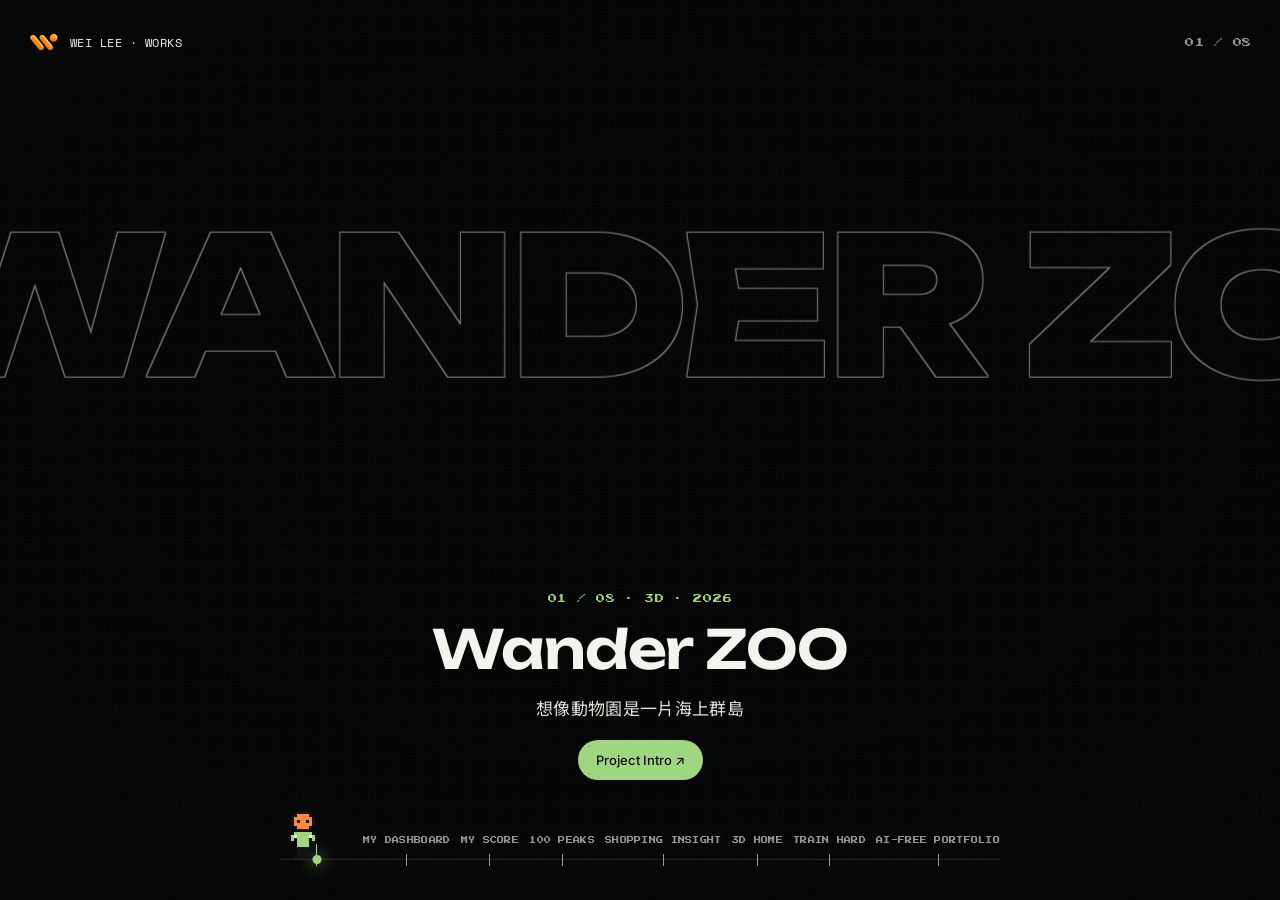
==== commit eec23e19: "Rounds chapter steps through one round at a time beside its screenshot Gallery is headed by the one-" ====
--- a/index.html
+++ b/index.html
@@ -153,14 +153,20 @@
 .story .shot{position:relative;border-radius:16px;overflow:hidden;border:1px solid var(--line);box-shadow:0 40px 100px -30px #000;transform:perspective(1200px) rotateY(-12deg) rotateX(4deg);transition:transform .8s var(--ease)}
 .story .shot:hover{transform:none}
 .story .shot img{width:100%}
-.rounds{flex-direction:column;align-items:stretch;justify-content:center;gap:5vh;padding-top:96px}
+.rounds{align-items:center}
+.rounds .grid{display:grid;grid-template-columns:1fr 1.15fr;gap:5vw;width:100%;align-items:center}
 .rounds .k{font:400 11px var(--mono);letter-spacing:.12em;color:var(--c)}
-.rounds h2{font:600 clamp(22px,2.4vw,36px)/1.3 var(--disp);letter-spacing:-.02em;margin-top:10px;max-width:30em}
-.rounds ol{list-style:none;display:grid;grid-template-columns:repeat(var(--n),1fr);gap:0 3vw}
-.rounds li{border-top:1px solid var(--line);padding:18px 0 26px;display:flex;flex-direction:column;gap:10px}
-.rounds li small{font:400 11px var(--mono);color:var(--c)}
-.rounds li b{font:600 clamp(17px,1.45vw,22px)/1.35 var(--disp);color:var(--txt)}
-.rounds li p{font:400 clamp(13px,.95vw,15px)/1.7 var(--sans);color:#d8d5ce}
+.rounds h2{font:600 clamp(20px,1.9vw,28px)/1.35 var(--disp);letter-spacing:-.02em;margin:10px 0 22px;max-width:30em}
+.rounds ol{list-style:none;display:flex;flex-direction:column}
+/* one round is lit at a time (scroll steps through them); the others wait in the dark */
+.rounds li{border-top:1px solid var(--line);border-left:2px solid transparent;padding:14px 0 16px;display:grid;grid-template-columns:76px 1fr;gap:4px 14px;opacity:.38;transition:opacity .4s,padding .5s var(--ease),border-color .4s}
+.rounds li.hl{opacity:1;padding-left:14px;border-left-color:var(--c)}
+.rounds li small{font:400 7px/1.6 var(--px);color:var(--c);padding-top:5px}
+.rounds li b{font:600 clamp(15px,1.25vw,19px)/1.35 var(--disp);color:var(--txt)}
+.rounds li p{grid-column:2;font:400 clamp(13px,.95vw,15px)/1.65 var(--sans);color:#d8d5ce}
+.rounds .shot{position:relative;border-radius:16px;overflow:hidden;border:1px solid var(--line);box-shadow:0 40px 100px -30px #000;transform:perspective(1200px) rotateY(10deg) rotateX(3deg);transition:transform .8s var(--ease)}
+.rounds .shot:hover{transform:none}
+.rounds .shot img{width:100%;display:block}
 .stats{flex-direction:column;align-items:stretch;justify-content:space-between;padding-top:96px}
 .bgv.dim{filter:blur(22px) brightness(.28) saturate(1.3);transform:scale(1.15)!important}
 .stats .k{font:400 11px var(--mono);letter-spacing:.12em;color:var(--c)}
@@ -188,11 +194,12 @@
 .panel.on .stat .val{stroke-dashoffset:.25}
 .stat text{fill:var(--txt);font:800 34px var(--disp);text-anchor:middle;dominant-baseline:middle}
 .stat span{font:400 12px var(--mono);color:var(--mute)}
-.fan{flex-direction:column;align-items:center;justify-content:flex-start;gap:5vh;padding-top:96px}
+.fan{flex-direction:column;align-items:center;justify-content:flex-start;gap:4vh;padding-top:96px}
+.fanhead h2{font:600 clamp(24px,2.8vw,42px)/1.25 var(--disp);letter-spacing:-.02em;margin-top:12px;max-width:22em}
 .fanhead{width:100%;display:flex;justify-content:space-between;align-items:flex-end;gap:5vw}
 .fanhead .k{font:400 11px var(--mono);letter-spacing:.12em;color:var(--c)}
 .fanhead p{max-width:40em;font:400 clamp(15px,1.15vw,18px)/1.75 var(--sans);color:#d8d5ce;margin-top:10px}
-.fan .stack{position:relative;width:min(760px,70vw,calc((100vh - 400px)*1.6));aspect-ratio:16/10;margin:auto 0}
+.fan .stack{position:relative;width:min(760px,70vw,calc((100vh - 360px)*1.6));aspect-ratio:16/10;margin:auto 0 0}
 .fan figure{position:absolute;inset:0;border-radius:16px;overflow:hidden;border:1px solid var(--line);box-shadow:0 30px 80px -20px #000;transition:transform .9s var(--ease);z-index:var(--z);transform:rotate(calc((var(--k) - var(--mid))*3deg)) translateY(calc(var(--k)*-6px))}
 .fan figure img{width:100%;height:100%;object-fit:cover;object-position:top}
 .fan .stack:hover figure{transform:translateX(calc((var(--k) - var(--mid))*var(--sp))) rotate(calc((var(--k) - var(--mid))*6deg)) scale(.7)}
@@ -216,6 +223,8 @@
 .next{align-items:center;justify-content:center;flex-direction:column;gap:24px;text-align:center}
 .next small{font:400 12px var(--mono);color:var(--mute)}
 .next h2{font:800 clamp(48px,9vw,150px)/.9 var(--disp);letter-spacing:-.05em}
+.next .one{font:400 clamp(15px,1.3vw,20px)/1.5 var(--sans);color:#e4e1da;max-width:30ch}
+.next .bgv{filter:brightness(.8)}
 .endbtns{display:flex;flex-direction:column;align-items:center;gap:22px;margin-top:8px}
 .prog{position:fixed;left:28px;right:28px;bottom:34px;z-index:15;display:flex;gap:8px}
 .prog button{flex:1;text-align:left;font:400 10px var(--mono);color:var(--mute);letter-spacing:.06em;padding-top:10px;position:relative}
@@ -261,8 +270,11 @@
   .card{border-radius:16px}
   .story .grid{grid-template-columns:1fr}
   .story .shot{width:62%;margin:0 auto;transform:none}
-  .rounds ol{grid-template-columns:1fr}
-  .panel.rounds{gap:24px}
+  .rounds .grid{grid-template-columns:1fr;gap:28px}
+  .rounds .shot{width:62%;margin:0 auto;transform:none}
+  .rounds li{grid-template-columns:1fr;padding:14px 0}
+  .rounds li.hl{padding-left:12px}
+  .rounds li p{grid-column:1}
   .panel.stats{min-height:auto;padding:80px 14px 50px;gap:28px}
   .stat span{flex-direction:column;align-items:center;gap:4px;min-width:0;width:100%;font-size:11px!important;text-align:center}
   .stats .g{grid-template-columns:repeat(var(--n),1fr);gap:10px;max-width:calc(var(--n) * 33.4%)}
@@ -521,15 +533,16 @@
         : `<figure class="laptop"><i></i><video src="${M(p.video)}.mp4" poster="${M(p.shots[0])}.webp" muted loop playsinline autoplay></video></figure>`}</div></section>` : ''}
     <section class="panel story"><div class="dots"></div><div class="grid"><div class="txt in"><span class="k">WHY · 動機</span><p class="why">${p.why}</p><span class="k">HOW · 做法</span><p class="how">${p.process}</p></div>
       <div class="shot in${p.halftone ? ' ht' : ''}" style="transition-delay:.15s"><img src="${IMG(p)}" alt=""></div></div></section>
-    ${p.log ? `<section class="panel rounds"><div class="dots"></div><div class="in"><span class="k">ITERATION · 來回修正</span><h2>${p.loop}</h2></div>
-      <ol class="in" style="transition-delay:.15s;--n:${Math.min(p.log.length, 5)}">${p.log.map(([q, a], k) => `<li><small>ROUND ${String(k + 1).padStart(2, '0')}</small><b>${q}</b><p>${a}</p></li>`).join('')}</ol></section>` : ''}
+    ${p.log ? `<section class="panel rounds"><div class="dots"></div><div class="grid"><div class="shot in${p.halftone ? ' ht' : ''}"><img id="roundImg" src="${M(shots[1 % shots.length])}.webp" alt=""></div>
+      <div class="in" style="transition-delay:.15s"><span class="k">ITERATION · 來回修正</span><h2>${p.loop}</h2>
+      <ol>${p.log.map(([q, a], k) => `<li><small>ROUND ${String(k + 1).padStart(2, '0')}</small><b>${q}</b><p>${a}</p></li>`).join('')}</ol></div></div></section>` : ''}
     ${p.stats?.length ? `<section class="panel stats"><img class="bgv dim" src="${M(p.shots[p.shots.length - 1])}.webp" alt=""><div class="dots"></div>
       <div class="nhead in"><div><span class="k">BY THE NUMBERS</span><h2>${p.title}</h2></div></div>
       <div class="g" style="--n:${p.stats.length}">${p.stats.map(([n, l], k) => `<div class="stat in" style="transition-delay:${k * .12}s"><svg viewBox="0 0 220 220"><circle class="tick" cx="110" cy="110" r="106" pathLength="1"/><circle class="trk" cx="110" cy="110" r="90"/><circle class="val" cx="110" cy="110" r="90" pathLength="1" style="transition-delay:${k * .15}s"/><text x="110" y="114" data-count="${n}">${n}</text></svg><span><b>0${k + 1}</b>${l}</span></div>`).join('')}</div>
       <div class="nfoot in"><div><span class="k">BUILT WITH</span><div class="tools">${p.tools.map(toolIcon).join('')}</div></div><p>${p.one}</p></div></section>` : ''}
-    <section class="panel fan"><div class="dots"></div><div class="fanhead in"><div><span class="k">GALLERY · 畫面</span></div><span class="cap">${MOB ? 'TAP A SCREEN' : 'HOVER TO SPREAD'} · ${shots.length} SCREENS</span></div><div class="stack in" style="--sp:${Math.min(34, 52 / Math.max(mid, .5))}%">${shots.map((s, k) => `<figure class="${p.halftone ? 'ht' : ''}" style="--k:${k};--mid:${mid};--z:${shots.length - k};--zm:${Math.round((shots.length - Math.abs(k - mid)) * 2)}"><img src="${M(s)}.webp" alt=""></figure>`).join('')}</div></section>
-    <section class="panel next" style="--nc:${nx.color}"><video class="bgv" src="${M(nx.video)}.mp4" muted loop playsinline preload="none" style="opacity:.35"></video><div class="dots"></div>
-      <h2 class="in">${nx.title}</h2>
+    <section class="panel fan"><div class="dots"></div><div class="fanhead in"><div><span class="k">GALLERY · 畫面</span><h2>${p.one}</h2></div><span class="cap">${MOB ? 'TAP A SCREEN' : 'HOVER TO SPREAD'} · ${shots.length} SCREENS</span></div><div class="stack in" style="--sp:${Math.min(34, 52 / Math.max(mid, .5))}%">${shots.map((s, k) => `<figure class="${p.halftone ? 'ht' : ''}" style="--k:${k};--mid:${mid};--z:${shots.length - k};--zm:${Math.round((shots.length - Math.abs(k - mid)) * 2)}"><img src="${M(s)}.webp" alt=""></figure>`).join('')}</div></section>
+    <section class="panel next" style="--nc:${nx.color}"><video class="bgv" src="${M(nx.video)}.mp4" muted loop playsinline preload="none" style="opacity:.55"></video><div class="dots"></div>
+      <h2 class="in">${nx.title}</h2><p class="one in" style="transition-delay:.1s">${nx.one}</p>
       <div class="endbtns in"><a class="nextlink" href="#/p/${nx.key}" style="--c:${nx.color}">Next Project</a></div></section>
   </div>
   <nav class="prog">${names.map((n, k) => `<button data-k="${k}">${String(k + 1).padStart(2, '0')} ${n}</button>`).join('')}</nav>`;
@@ -550,21 +563,32 @@
     ytOn(panels[k].classList.contains('show'));
     const nv = $('.next .bgv'); if (panels[k].classList.contains('next')) { nv.preload = 'auto'; nv.play().catch(() => {}); } else nv.pause();
   };
-  const go = d => show(idx + d);
-  const onWheel = e => { if (mobile) return; e.preventDefault(); if (Date.now() < lock) return; acc += e.deltaY + e.deltaX; if (Math.abs(acc) > 60) { const d = Math.sign(acc); acc = 0; go(d); lock = Date.now() + 900; } };
+  // the rounds chapter lights one round per scroll step before moving on; the screenshot follows the lit round
+  const lis = $$('.rounds li'); let rstep = -1;
+  const lit = k => { rstep = k; lis.forEach((li, j) => li.classList.toggle('hl', j === k));
+    if (k < 0 || MOB) return; const img = $('#roundImg'), src = `${M(shots[(k + 1) % shots.length])}.webp`; if (img.getAttribute('src') === src) return;
+    img.animate([{ opacity: .2, transform: 'scale(1.04)' }, { opacity: 1, transform: 'none' }], { duration: 500, easing: 'ease-out' }); img.src = src; };
+  const inRounds = () => panels[idx]?.classList.contains('rounds');
+  const go = d => {
+    if (inRounds() && lis.length) { if (d > 0 && rstep < lis.length - 1) return lit(rstep + 1); if (d < 0 && rstep > 0) return lit(rstep - 1); }
+    show(idx + d); if (inRounds()) lit(d > 0 ? 0 : lis.length - 1);
+  };
+  const onWheel = e => { if (mobile) return; e.preventDefault(); if (Date.now() < lock) return; acc += e.deltaY + e.deltaX; if (Math.abs(acc) > 60) { const d = Math.sign(acc); acc = 0; const was = inRounds(); go(d); lock = Date.now() + (was && inRounds() ? 450 : 900); } };
   const onKey = e => { if (['ArrowRight', 'ArrowDown', ' '].includes(e.key)) go(1); if (['ArrowLeft', 'ArrowUp'].includes(e.key)) go(-1); if (e.key === 'Escape') location.hash = '#/'; };
   let ty = 0; const ts = e => ty = e.touches[0].clientX, te = e => { const d = ty - e.changedTouches[0].clientX; if (!mobile && Math.abs(d) > 50) go(Math.sign(d)); };
   addEventListener('wheel', onWheel, { passive: false }); addEventListener('keydown', onKey); addEventListener('touchstart', ts); addEventListener('touchend', te);
-  $$('.prog button').forEach(b => b.onclick = () => show(+b.dataset.k));
+  $$('.prog button').forEach(b => b.onclick = () => { show(+b.dataset.k); if (inRounds()) lit(0); });
   // phones scroll vertically: each chapter animates once when it enters and stays on
   if (mobile) { const io = new IntersectionObserver(es => es.forEach(e => { if (!e.isIntersecting) return; const pn = e.target; io.unobserve(pn); pn.classList.add('on'); if (pn.classList.contains('stats')) countUp(pn); if (pn.classList.contains('show')) ytOn(true); if (pn.classList.contains('next')) $('.bgv', pn).play().catch(() => {}); }), { threshold: .35 }); panels.forEach(pn => io.observe(pn)); cleanup = () => io.disconnect(); }
   if (mobile) {
+    const sio = new IntersectionObserver(es => es.forEach(e => e.isIntersecting && lit(lis.indexOf(e.target))), { rootMargin: '-45% 0px -45% 0px' });
+    lis.forEach(li => sio.observe(li));
     const cv = $('.cover .bgv'), cb = $('.cover .enter'); cv.style.transition = 'none'; let pr = 0;
     const par = () => { cancelAnimationFrame(pr); pr = requestAnimationFrame(() => { const y = Math.min(document.body.scrollTop || scrollY, innerHeight * 1.2);
       cv.style.transform = `translate3d(0,${y * .45}px,0) scale(${1 + y / innerHeight * .35})`;
       document.body.classList.toggle('past', cb.getBoundingClientRect().bottom < 64); }); }; // pill shows once the cover button has passed under the header, at any scroll speed
     document.body.addEventListener('scroll', par, { passive: true }); addEventListener('scroll', par, { passive: true }); par();
-    const pc = cleanup; cleanup = () => { pc(); document.body.removeEventListener('scroll', par); removeEventListener('scroll', par); };
+    const pc = cleanup; cleanup = () => { pc(); sio.disconnect(); document.body.removeEventListener('scroll', par); removeEventListener('scroll', par); };
   }
   if (!mobile) requestAnimationFrame(() => show(0));
   const prev = cleanup;
@@ -605,7 +629,8 @@
   $('#intro').classList.add('out');
   setTimeout(() => { dispatchEvent(new Event('introdone')); $('#intro').remove(); }, 700);
 }
-if (seen) { $('#intro').remove(); } else {
+if (seen) { $('#intro').remove(); } else if (/^#\/p\//.test(location.hash)) { setTimeout(leaveIntro, 1200); } // a shared project link: greet, then straight in
+else {
   setTimeout(() => $('#introPS').classList.add('on'), 1100);
   // the start key only lifts the intro; it never reaches the ring's own shortcuts
   const arm = () => { addEventListener('keydown', e => { e.stopImmediatePropagation(); leaveIntro(); }, { once: true, capture: true }); $('#intro').addEventListener('pointerdown', leaveIntro, { once: true }); };
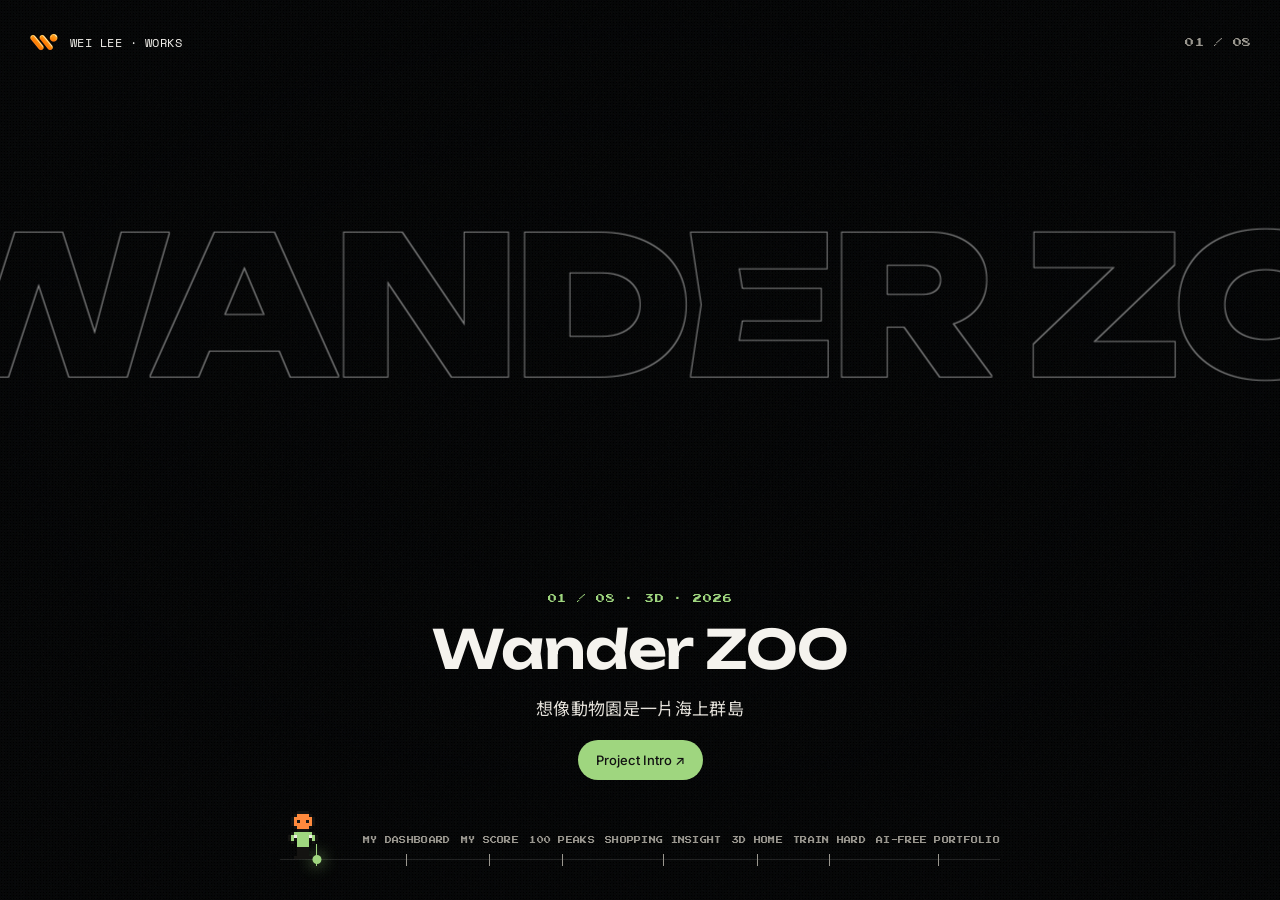
==== commit 1a0011fd: "Pixel item for each project: on the intro start screen, project covers, chapter labels and the next-" ====
--- a/index.html
+++ b/index.html
@@ -111,6 +111,11 @@
 .walker{position:absolute;bottom:7px;width:36px;height:48px;image-rendering:pixelated;pointer-events:none;transform:translateX(-50%)}
 .walker.flip{transform:translateX(-50%) scaleX(-1)}
 #fx{position:fixed;inset:0;z-index:16;pointer-events:none;image-rendering:pixelated}
+.px{image-rendering:pixelated;display:inline-block;vertical-align:middle;animation:bob2 1.1s steps(2,end) infinite}
+@keyframes bob2{50%{transform:translateY(-3px)}}
+.k .px{margin-right:12px;position:relative;top:-1px}
+.cover .in>.px{display:block;margin-bottom:18px;animation-duration:1.4s}
+.next .px{margin-bottom:8px}
 .scrub .knob{position:absolute;bottom:2px;width:9px;height:9px;border-radius:50%;background:var(--c);box-shadow:0 0 16px var(--c);transform:translateX(-50%);transition:left .6s var(--ease)}
 
 /* intro */
@@ -118,6 +123,10 @@
 .intro.out{clip-path:inset(0 0 100% 0)}
 .intro .wrap{display:flex;flex-direction:column;align-items:center;gap:34px;transform-origin:left top;transition:transform .9s var(--ease),opacity .7s .15s}
 .intro.out .wrap{opacity:0}
+/* intro: the eight project items pop in one by one under the greeting, like a start screen */
+.intro .items{display:flex;gap:18px;margin-top:-6px}
+.intro .items .px{opacity:0;animation:pop .35s var(--ease) forwards,bob2 1.1s steps(2,end) infinite;animation-delay:var(--d),calc(var(--d) + .35s)}
+@keyframes pop{0%{opacity:0;transform:translateY(14px) scale(.3)}100%{opacity:1;transform:none}}
 .intro .ps{font:400 clamp(9px,1.1vw,13px)/1 var(--px);color:#ff8a3d;letter-spacing:.1em;animation:blink 1s steps(2,start) infinite;opacity:0;transition:opacity .4s}
 .intro .ps.on{opacity:1}
 @keyframes blink{50%{opacity:.15}}
@@ -252,6 +261,7 @@
   .hud{padding:16px}
   .intro{align-items:center;padding-bottom:16svh} /* phones: greeting sits a little above centre */
   .walker{width:27px;height:36px;bottom:9px}
+  .intro .items{gap:10px}
   .nfoot{flex-direction:column-reverse;align-items:flex-start;gap:18px} /* phones: one-line description above Built With */
   .amb img{filter:blur(22px) saturate(1.2) brightness(.4)}
   .hud__top .r .hm{display:none}
@@ -308,7 +318,7 @@
 </div>
 <svg width="0" height="0" style="position:absolute" aria-hidden="true"><filter id="outline" x="-5%" y="-20%" width="110%" height="140%"><feMorphology in="SourceAlpha" operator="dilate" radius=".8" result="d"/><feComposite in="d" in2="SourceAlpha" operator="out" result="o"/><feFlood flood-color="#fff" flood-opacity=".5"/><feComposite in2="o" operator="in"/></filter></svg>
 <main id="app"></main>
-<div class="intro" id="intro"><div class="wrap" id="introW"><h1 id="introH"></h1><span class="ps" id="introPS">PRESS START</span></div></div>
+<div class="intro" id="intro"><div class="wrap" id="introW"><h1 id="introH"></h1><div class="items" id="introI"></div><span class="ps" id="introPS">PRESS START</span></div></div>
 <canvas id="fx" aria-hidden="true"></canvas>
 <div class="toast" id="toast">EMAIL COPIED</div>
 
@@ -334,7 +344,113 @@
 function ambient(key) { $$('video', amb).forEach(v => { const on = v.dataset.k === key; v.classList.toggle('on', on); if (on) { if (!v.src) v.src = v.dataset.src; v.play?.().catch(() => {}); } else setTimeout(() => !v.classList.contains('on') && v.pause?.(), 1200); }); }
 
 /* pixel sprites: drawn from character maps, so no image files and no Aseprite needed */
-const PX = { K: '#141311', O: '#ff8a3d', W: '#f2efe8', C: 'c' /* project colour */, E: '#1a1a1a' };
+const PX = { K: '#141311', O: '#ff8a3d', W: '#f2efe8', C: 'c' /* project colour */, E: '#1a1a1a', Y: '#ffd23f', R: '#e8453c', G: '#5fd38d', B: '#4f7cff', N: '#8b5a2b', S: '#b8bec6', P: '#ff9bb3' };
+// each project's item, 12 x 12: penguin, heart, note, peak with flag, cart, house, dumbbell, pencil
+const ITEM = {
+  zoo: `....KKKK....
+...KKKKKK...
+..KKWKKWKK..
+..KKKOOKKK..
+..KKWWWWKK..
+.KKWWWWWWKK.
+.KKWWWWWWKK.
+.KKWWWWWWKK.
+..KWWWWWWK..
+..KKWWWWKK..
+...OO..OO...
+..OOO..OOO..`,
+  dashboard: `............
+..RR...RR...
+.RRRR.RRRR..
+RRWRRRRRRRR.
+RRRRRRRRRRR.
+RRRRRRRRRRR.
+.RRRRRRRRR..
+..RRRRRRR...
+...RRRRR....
+....RRR.....
+.....R......
+............`,
+  myscore: `.......YY...
+......YYYY..
+......YY.YY.
+......YY..Y.
+......YY....
+......YY....
+......YY....
+..YYYYYY....
+.YYYYYYY....
+.YYYYYY.....
+..YYYY......
+............`,
+  peaks: `.....RR.....
+.....RRR....
+.....R......
+....KWK.....
+...KWWWK....
+...KWGWK....
+..KGGGGGK...
+..KGGGGGK...
+.KGGGGGGGK..
+.KGGGGGGGK..
+KGGGGGGGGGK.
+KKKKKKKKKKK.`,
+  shopping: `KK..........
+.KK.........
+..KBBBBBBBB.
+..KBBBBBBBB.
+..KBBBBBBBB.
+..KBBBBBBBB.
+..KBBBBBBBK.
+...KKKKKKK..
+...K.....K..
+..KK.....KK.
+..WW.....WW.
+............`,
+  home: `.....RR.....
+....RRRR....
+...RRRRRR...
+..RRRRRRRR..
+.RRRRRRRRRR.
+RRRRRRRRRRRR
+.KWWWWWWWWK.
+.KWWBBWWBBK.
+.KWWBBWWBBK.
+.KWWWWWWWWK.
+.KWWWNNWWWK.
+.KKKKNNKKKK.`,
+  campaign: `............
+............
+.KK......KK.
+.KK......KK.
+KKKK....KKKK
+KKKKSSSSKKKK
+KKKKSSSSKKKK
+KKKK....KKKK
+.KK......KK.
+.KK......KK.
+............
+............`,
+  aifree: `.........KK.
+........KPPK
+.......KPPPK
+......KOOOK.
+.....KOOOK..
+....KOOOK...
+...KOOOK....
+..KOOOK.....
+.KWWOK......
+.KWWK.......
+.KKK........
+K...........`,
+};
+Object.keys(ITEM).forEach(k => ITEM[k] = ITEM[k].split('\n'));
+// a project's item as a small canvas, scaled up pixel-perfect; bobs on a two-step beat (CSS)
+function item(key, scale = 2) {
+  const rows = ITEM[key]; if (!rows) return document.createComment('');
+  const cv = document.createElement('canvas'); cv.width = cv.height = 12; cv.className = 'px'; cv.style.width = cv.style.height = 12 * scale + 'px';
+  drawSprite(cv.getContext('2d'), rows, '#fff'); return cv;
+}
 const WALK = [ // 12 x 16, three frames: stride left, stand, stride right
 `....KKKK....
 ...KOOOOK...
@@ -546,6 +662,7 @@
       <div class="endbtns in"><a class="nextlink" href="#/p/${nx.key}" style="--c:${nx.color}">Next Project</a></div></section>
   </div>
   <nav class="prog">${names.map((n, k) => `<button data-k="${k}">${String(k + 1).padStart(2, '0')} ${n}</button>`).join('')}</nav>`;
+  $('.cover .in').prepend(item(p.key, 4)); $$('.panel .k').forEach(k => k.prepend(item(p.key, 2))); $('.next h2').before(item(nx.key, 4));
   const deck = $('#deck'), panels = $$('.panel'), mobile = matchMedia('(max-width:760px)').matches;
   let idx = -1, lock = 0, acc = 0;
   // reel loads only when its chapter is reached, plays muted and pauses when you leave
@@ -629,6 +746,7 @@
   $('#intro').classList.add('out');
   setTimeout(() => { dispatchEvent(new Event('introdone')); $('#intro').remove(); }, 700);
 }
+if (!seen) PROJECTS.forEach((p, i) => { const c = item(p.key, MOB ? 2 : 3); c.style.setProperty('--d', 500 + i * 110 + 'ms'); $('#introI').append(c); });
 if (seen) { $('#intro').remove(); } else if (/^#\/p\//.test(location.hash)) { setTimeout(leaveIntro, 1200); } // a shared project link: greet, then straight in
 else {
   setTimeout(() => $('#introPS').classList.add('on'), 1100);
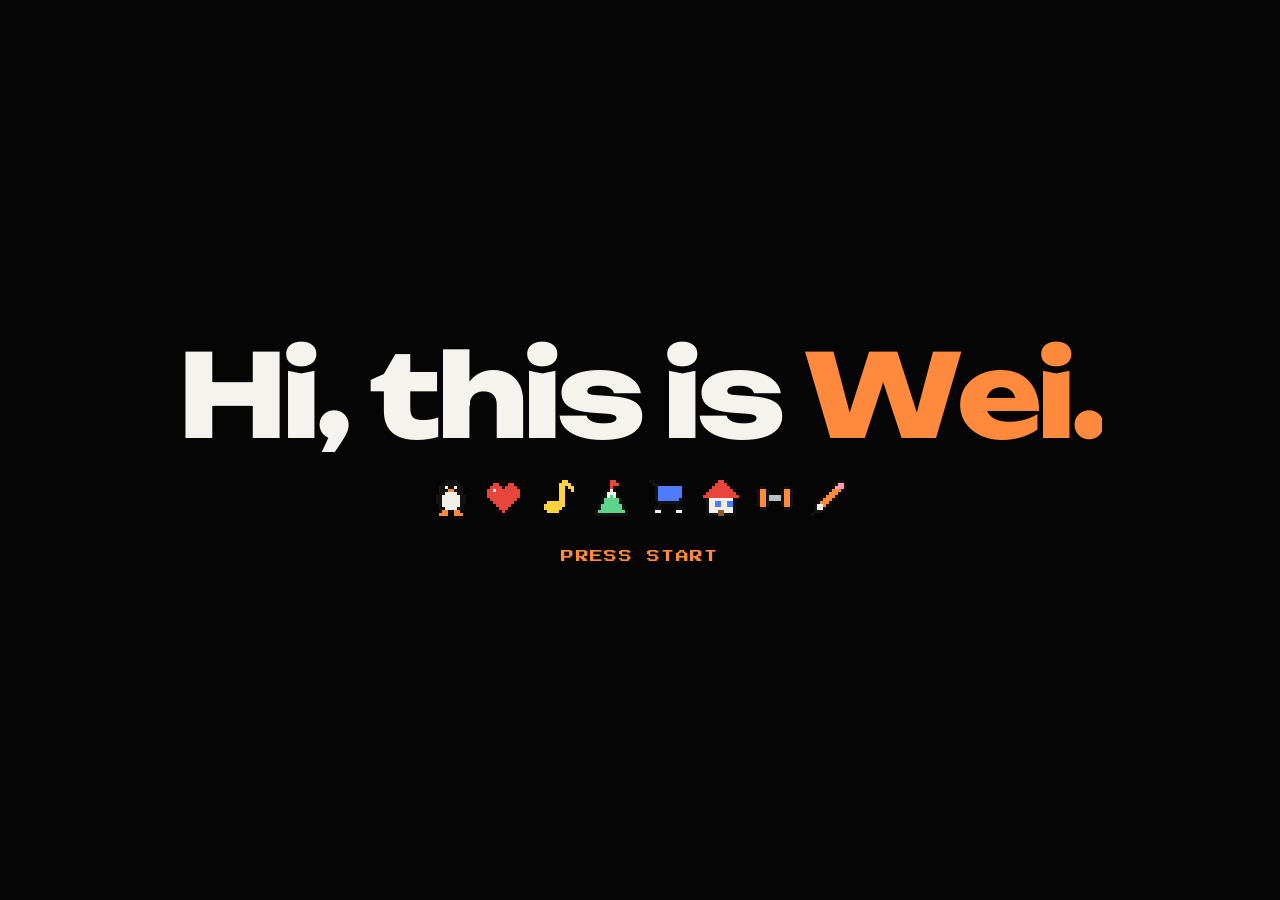
==== commit 21cb2399: "Project pages scroll down, themed per project: status band (hours worked, versions), version before/" ====
--- a/index.html
+++ b/index.html
@@ -108,14 +108,11 @@
 .scrub button.on i{height:22px;background:var(--c)}
 .scrub button:hover{color:var(--txt)}
 /* pixel walker: strolls along the bar to the current project (canvas drawn in JS) */
-.walker{position:absolute;bottom:7px;width:36px;height:48px;image-rendering:pixelated;pointer-events:none;transform:translateX(-50%)}
+.walker{position:absolute;bottom:7px;width:29px;height:67px;image-rendering:pixelated;pointer-events:none;transform:translateX(-50%)}
 .walker.flip{transform:translateX(-50%) scaleX(-1)}
 #fx{position:fixed;inset:0;z-index:16;pointer-events:none;image-rendering:pixelated}
 .px{image-rendering:pixelated;display:inline-block;vertical-align:middle;animation:bob2 1.1s steps(2,end) infinite}
 @keyframes bob2{50%{transform:translateY(-3px)}}
-.k .px{margin-right:12px;position:relative;top:-1px}
-.cover .in>.px{display:block;margin-bottom:18px;animation-duration:1.4s}
-.next .px{margin-bottom:8px}
 .scrub .knob{position:absolute;bottom:2px;width:9px;height:9px;border-radius:50%;background:var(--c);box-shadow:0 0 16px var(--c);transform:translateX(-50%);transition:left .6s var(--ease)}
 
 /* intro */
@@ -135,112 +132,135 @@
 .intro h1 em{font-style:normal;color:#ff8a3d}
 @keyframes up{to{transform:none}}
 
-/* project deck */
-.deck{position:fixed;inset:0;z-index:6;display:flex;transition:transform 1.1s var(--ease)}
-.panel{position:relative;isolation:isolate;flex:0 0 100vw;height:100vh;overflow:hidden;display:flex;align-items:flex-end;padding:100px 6vw 110px}
-.panel>.dots{z-index:-1}
-.panel .bgv{position:absolute;inset:0;width:100%;height:100%;object-fit:cover;z-index:-3;transform:scale(1.08);transition:transform 1.6s var(--ease)}
-.panel.on .bgv{transform:none}
-.panel::before{content:'';position:absolute;inset:0;z-index:-2;background:linear-gradient(0deg,#050506 8%,#05050600 65%),linear-gradient(90deg,#050506e6 10%,#05050600 70%)}
-.panel .in{opacity:0;transform:translateY(40px);transition:1s var(--ease)}
-.panel.on .in{opacity:1;transform:none}
+/* project page: one long scroll, themed per project — --c accent, --c2 second colour, --pbg page colour, --pat the project's item tiled */
+body.pj{overflow-y:auto;overflow-x:hidden;background:var(--pbg)}
+.pg{position:relative;z-index:6;background:var(--pbg);padding-bottom:40px}
+.sec{position:relative;isolation:isolate;padding:150px 6vw}
+.pg .in{opacity:0;transform:translateY(40px);transition:opacity 1s var(--ease),transform 1s var(--ease)}
+.sec.on .in{opacity:1;transform:none}
+/* pixel battlement edge: a band's colour steps out over its neighbours, 12 px squares */
+.edge::before,.edge::after{content:'';position:absolute;left:0;right:0;height:12px;background:linear-gradient(90deg,var(--band) 50%,transparent 0) 0 0/24px 12px;z-index:1}
+.edge::before{top:-12px}
+.edge::after{bottom:-12px;background-position:12px 0}
+.pat{position:absolute;inset:0;z-index:-1;background:var(--pat) 0 0/80px 80px;image-rendering:pixelated;pointer-events:none}
+.deco{position:absolute;z-index:-1;image-rendering:pixelated;pointer-events:none;opacity:.55;animation:bob2 var(--t,1.3s) steps(2,end) infinite}
+.ch{display:flex;align-items:center;gap:12px;font:400 9px/1.4 var(--px);letter-spacing:.1em;color:var(--c);margin-bottom:30px}
+.ch span{opacity:.6}
+.ch b{font-weight:400}
+
+.cover{min-height:100svh;display:flex;align-items:flex-end;padding:100px 6vw 110px;overflow:hidden}
+.cover .bgv{position:absolute;inset:0;width:100%;height:100%;object-fit:cover;z-index:-3;will-change:transform}
+.cover::before{content:'';position:absolute;inset:0;z-index:-2;background:linear-gradient(0deg,var(--pbg) 3%,#0000 55%),linear-gradient(90deg,#050506d9 10%,#0000 70%)}
+.cover .dots{z-index:-1}
 .cover h1{font:800 clamp(52px,11vw,190px)/.88 var(--disp);letter-spacing:-.05em}
 .cover .meta{display:flex;gap:10px;flex-wrap:wrap;margin:22px 0 26px;font:400 12px var(--mono)}
 .cover .meta span{border:1px solid var(--line);border-radius:99px;padding:7px 12px;backdrop-filter:blur(8px);background:#0004}
 .cover .one{font:400 clamp(18px,1.8vw,24px)/1.45 var(--sans);max-width:30ch;color:#e4e1da}
-/* phones: hint that the project page scrolls down (hidden once you leave the cover) */
-.swipe{display:none}
+.cover .row{display:flex;gap:20px;align-items:flex-end;justify-content:space-between;width:100%;flex-wrap:wrap}
+.cover .in>.px{display:block;margin-bottom:18px;animation-duration:1.4s}
+.swipe{display:flex;flex-direction:column;align-items:center;gap:8px;position:absolute;left:50%;bottom:22px;transform:translateX(-50%);font:400 8px var(--px);letter-spacing:.2em;color:var(--mute);transition:opacity .4s}
+.swipe i{width:2px;height:26px;background:linear-gradient(var(--c),transparent);animation:bob 1.8s var(--ease) infinite}
+.past .swipe{opacity:0}
 @keyframes bob{0%,100%{transform:translateY(0);opacity:.5}50%{transform:translateY(8px);opacity:1}}
-.cover .row{display:flex;gap:20px;align-items:flex-end;justify-content:space-between;width:100%;flex-wrap:wrap}
-.story{align-items:center;background:radial-gradient(60% 60% at 80% 50%,color-mix(in srgb,var(--c) 18%,transparent),transparent)}
-.story .grid{display:grid;grid-template-columns:1.1fr 1fr;gap:5vw;width:100%;align-items:center}
-/* the project's story as two short paragraphs: why it was made, then how */
-.story .txt{display:flex;flex-direction:column;gap:12px;max-width:36em}
-.story .k{font:400 11px var(--mono);letter-spacing:.12em;color:var(--c)}
-.story .why{font:600 clamp(20px,2vw,30px)/1.45 var(--disp);letter-spacing:-.01em;color:var(--txt);margin-bottom:22px}
+
+/* status band, in the project's own colour: time spent, versions, tools — like a game's stats screen */
+.status{--band:var(--c);background:var(--c);color:#141311;padding:76px 6vw 70px}
+.status .pat{opacity:.1;mix-blend-mode:multiply}
+.status .g{display:grid;grid-template-columns:repeat(var(--n),1fr);gap:4vw;align-items:start}
+.status small{display:block;font:400 9px/1 var(--px);letter-spacing:.12em;opacity:.65}
+.status b{display:flex;align-items:baseline;gap:8px;font:800 clamp(44px,5.4vw,88px)/1 var(--disp);letter-spacing:-.04em;margin:18px 0 12px}
+.status b u{text-decoration:none;font:700 clamp(15px,1.3vw,20px)/1 var(--sans);letter-spacing:0}
+.status .s{font:500 14px/1.5 var(--sans)}
+.status .tools{display:flex;gap:10px;margin-top:18px;flex-wrap:wrap}
+.status .tc{border-color:#14131140}
+
+.story{display:grid;grid-template-columns:1.05fr 1fr;gap:6vw;align-items:center;background:radial-gradient(60% 60% at 85% 50%,color-mix(in srgb,var(--c) 14%,transparent),transparent)}
+.story .k{display:block;font:400 11px var(--mono);letter-spacing:.12em;color:var(--c);margin-bottom:12px}
+.story .why{font:600 clamp(20px,2vw,30px)/1.45 var(--disp);letter-spacing:-.01em;margin-bottom:34px}
 .story .how{font:400 clamp(15px,1.15vw,18px)/1.8 var(--sans);color:#d8d5ce}
-.story .shot{position:relative;border-radius:16px;overflow:hidden;border:1px solid var(--line);box-shadow:0 40px 100px -30px #000;transform:perspective(1200px) rotateY(-12deg) rotateX(4deg);transition:transform .8s var(--ease)}
-.story .shot:hover{transform:none}
-.story .shot img{width:100%}
-.rounds{align-items:center}
-.rounds .grid{display:grid;grid-template-columns:1fr 1.15fr;gap:5vw;width:100%;align-items:center}
-.rounds .k{font:400 11px var(--mono);letter-spacing:.12em;color:var(--c)}
-.rounds h2{font:600 clamp(20px,1.9vw,28px)/1.35 var(--disp);letter-spacing:-.02em;margin:10px 0 22px;max-width:30em}
+.shot{position:relative;border-radius:16px;overflow:hidden;border:1px solid var(--line);box-shadow:0 40px 100px -30px #000}
+.shot img{width:100%;display:block}
+
+/* before / after: drag the pixel knob; the band takes the project's second colour */
+.basec{background:color-mix(in srgb,var(--c2) 13%,var(--pbg));--band:color-mix(in srgb,var(--c2) 13%,var(--pbg))}
+.basec .pat{opacity:.05}
+.bahead{display:flex;justify-content:space-between;align-items:flex-end;gap:20px}
+.bahead .ch{margin-bottom:0}
+.bahead small{font:400 8px/1 var(--px);color:var(--mute);letter-spacing:.1em}
+.vsteps{display:flex;gap:10px;margin-top:30px;flex-wrap:wrap}
+.vsteps button{display:flex;flex-direction:column;align-items:flex-start;gap:8px;padding:12px 14px;border:2px solid var(--line);background:#0003;font:500 13px/1.2 var(--sans);color:#d8d5ce;text-align:left;transition:border-color .3s,background .3s,color .3s}
+.vsteps button small{font:400 7px/1 var(--px);letter-spacing:.08em;color:var(--mute)}
+.vsteps button:hover{border-color:var(--c)}
+.vsteps button.on{border-color:var(--c);background:var(--c);color:#141311;box-shadow:4px 4px 0 #0008}
+.vsteps button.on small{color:#141311}
+.ba{position:relative;margin:24px auto 0;width:min(100%,calc((100svh - 300px) * 1.6));aspect-ratio:16/10;border-radius:16px;overflow:hidden;border:1px solid var(--line);touch-action:pan-y;cursor:ew-resize;user-select:none;-webkit-user-select:none;box-shadow:0 40px 100px -30px #000;--x:50%}
+.ba img{position:absolute;inset:0;width:100%;height:100%;object-fit:cover;object-position:top;pointer-events:none}
+.ba .bb{position:absolute;inset:0;clip-path:inset(0 calc(100% - var(--x)) 0 0)}
+.ba .bar{position:absolute;top:0;bottom:0;left:var(--x);width:4px;margin-left:-2px;background:var(--c);z-index:2}
+.ba .knob{position:absolute;top:50%;left:var(--x);z-index:3;transform:translate(-50%,-50%);width:60px;height:60px;display:grid;place-items:center;background:#141311;border:4px solid var(--c);box-shadow:4px 4px 0 #0008;cursor:ew-resize}
+.ba .knob:focus-visible{outline:2px solid #fff;outline-offset:3px}
+.ba .knob .px{animation:none}
+.ba .lb{position:absolute;top:16px;z-index:2;font:400 9px/1 var(--px);letter-spacing:.08em;padding:9px 11px;box-shadow:3px 3px 0 #0008}
+.ba .lb.l{left:16px;background:#141311;color:#f2efe8}
+.ba .lb.r{right:16px;background:var(--c);color:#141311}
+
+.rounds{display:grid;grid-template-columns:1fr 1.1fr;gap:6vw;align-items:start}
+.rounds .stick{position:sticky;top:16vh}
+.rounds h2{font:600 clamp(20px,1.9vw,28px)/1.35 var(--disp);letter-spacing:-.02em;margin:0 0 26px;max-width:30em}
 .rounds ol{list-style:none;display:flex;flex-direction:column}
-/* one round is lit at a time (scroll steps through them); the others wait in the dark */
-.rounds li{border-top:1px solid var(--line);border-left:2px solid transparent;padding:14px 0 16px;display:grid;grid-template-columns:76px 1fr;gap:4px 14px;opacity:.38;transition:opacity .4s,padding .5s var(--ease),border-color .4s}
-.rounds li.hl{opacity:1;padding-left:14px;border-left-color:var(--c)}
-.rounds li small{font:400 7px/1.6 var(--px);color:var(--c);padding-top:5px}
-.rounds li b{font:600 clamp(15px,1.25vw,19px)/1.35 var(--disp);color:var(--txt)}
-.rounds li p{grid-column:2;font:400 clamp(13px,.95vw,15px)/1.65 var(--sans);color:#d8d5ce}
-.rounds .shot{position:relative;border-radius:16px;overflow:hidden;border:1px solid var(--line);box-shadow:0 40px 100px -30px #000;transform:perspective(1200px) rotateY(10deg) rotateX(3deg);transition:transform .8s var(--ease)}
-.rounds .shot:hover{transform:none}
-.rounds .shot img{width:100%;display:block}
-.stats{flex-direction:column;align-items:stretch;justify-content:space-between;padding-top:96px}
-.bgv.dim{filter:blur(22px) brightness(.28) saturate(1.3);transform:scale(1.15)!important}
-.stats .k{font:400 11px var(--mono);letter-spacing:.12em;color:var(--c)}
-.nhead{display:flex;justify-content:space-between;align-items:flex-start;gap:5vw}
-.nhead h2{font:600 clamp(28px,3.4vw,52px)/1 var(--disp);letter-spacing:-.03em;margin-top:10px}
-.stats .g{display:grid;grid-template-columns:repeat(var(--n),1fr);gap:4vw;width:100%;max-width:calc(var(--n) * 30%);margin:0 auto}
+.rounds li{border-top:1px solid var(--line);border-left:4px solid transparent;padding:22px 0 26px;display:grid;grid-template-columns:86px 1fr;gap:6px 14px;opacity:.35;transition:opacity .4s,padding .5s var(--ease),border-color .4s}
+.rounds li.hl{opacity:1;padding-left:16px;border-left-color:var(--c)}
+.rounds li small{display:flex;flex-direction:column;gap:10px;font:400 8px/1.6 var(--px);color:var(--c);padding-top:4px}
+.rounds li small .px{opacity:0;transition:opacity .3s;animation-duration:.8s}
+.rounds li.hl small .px{opacity:1}
+.rounds li b{font:600 clamp(16px,1.3vw,20px)/1.35 var(--disp)}
+.rounds li p{grid-column:2;font:400 clamp(14px,1vw,16px)/1.65 var(--sans);color:#d8d5ce}
+.rounds li:last-child{border-bottom:1px solid var(--line)}
+
+.numbers{--band:color-mix(in srgb,var(--c) 11%,var(--pbg));background:var(--band)}
+.numbers .pat{opacity:.035}
+.stats .g{display:grid;grid-template-columns:repeat(var(--n),1fr);gap:4vw;width:100%;max-width:calc(var(--n) * 30%);margin:20px auto 0}
+.sec.on .stat .val{stroke-dashoffset:.25}
+
+.gal .grid{display:grid;grid-template-columns:repeat(2,1fr);gap:22px}
+.gal figure{border-radius:14px;overflow:hidden;border:1px solid var(--line);box-shadow:0 30px 70px -30px #000;transition:transform .6s var(--ease)}
+.gal figure:first-child{grid-column:1/-1}
+.gal figure:hover{transform:translateY(-6px)}
+.gal img{width:100%;aspect-ratio:16/10;object-fit:cover;object-position:top}
+
+.next{--band:var(--nc);min-height:88svh;display:flex;flex-direction:column;align-items:center;justify-content:center;gap:24px;text-align:center;overflow:hidden;border-top:12px solid var(--nc)}
+.next.edge::after{display:none}
+.next.edge::before{top:-24px}
+.next .bgv{position:absolute;inset:0;width:100%;height:100%;object-fit:cover;z-index:-3;opacity:.32}
+.next .dots{z-index:-1}
+.next .vig{position:absolute;inset:0;z-index:-2;background:linear-gradient(180deg,var(--pbg),#0000 35%,#0000 65%,var(--pbg))}
+.next small{font:400 9px var(--px);letter-spacing:.12em;color:var(--mute)}
+.next h2{font:800 clamp(48px,9vw,150px)/.9 var(--disp);letter-spacing:-.05em}
+.next .one{font:400 clamp(15px,1.3vw,20px)/1.5 var(--sans);color:#e4e1da;max-width:30ch}
+.endbtns{display:flex;flex-direction:column;align-items:center;gap:22px;margin-top:8px}
+
+/* EXP bar: the adventurer walks along it as you scroll and lifts the item at the end */
+.xp{position:fixed;left:28px;right:28px;bottom:24px;z-index:15;height:8px;pointer-events:none;background:repeating-linear-gradient(90deg,#ffffff1c 0 8px,transparent 8px 10px)}
+.xp i{position:absolute;left:0;top:0;bottom:0;width:calc(var(--p,0) * 100%);background:repeating-linear-gradient(90deg,var(--c) 0 8px,transparent 8px 10px)}
+.xp em{position:absolute;right:0;top:14px;font:400 7px/1 var(--px);font-style:normal;color:var(--mute);letter-spacing:.1em}
+.xp .walker{bottom:8px}
 .stat{display:flex;flex-direction:column;align-items:center;gap:18px}
 .stat svg{width:min(300px,22vw,34vh);height:auto;overflow:visible}
 .stat .tick{stroke:#ffffff30;stroke-width:6;stroke-dasharray:.0025 .01417;transform-origin:center;animation:turn 60s linear infinite}
 @keyframes turn{to{transform:rotate(360deg)}}
 .stat span{display:flex;gap:10px;align-items:baseline;font:400 13px var(--sans)!important;color:#d8d5ce!important;padding-top:4px;min-width:60%;justify-content:center}
 .stat span b{font:400 11px var(--mono);color:var(--c);font-weight:400}
-.nfoot{display:flex;justify-content:space-between;align-items:flex-end;gap:20px;flex-wrap:wrap;border-top:1px solid var(--line);padding-top:20px}
-.nfoot .tools{display:flex;gap:10px;margin-top:12px;align-items:center;flex-wrap:wrap}
 .ti{position:relative;display:block;width:32px;height:32px;transition:transform .35s var(--ease)}
 .ti img{width:100%;height:100%;border-radius:8px;display:block}
 .ti::after{content:attr(data-name);position:absolute;left:50%;bottom:calc(100% + 8px);transform:translate(-50%,4px);white-space:nowrap;font:400 10px var(--mono);letter-spacing:.04em;color:var(--txt);background:#000c;border:1px solid var(--line);padding:5px 8px;border-radius:6px;opacity:0;pointer-events:none;transition:opacity .25s,transform .25s var(--ease)}
 .ti:hover{transform:translateY(-3px)}
 .ti:hover::after{opacity:1;transform:translate(-50%,0)}
 .tc{font:400 12px var(--mono);border:1px solid var(--line);border-radius:99px;padding:7px 12px}
-.nfoot p{font:400 16px var(--sans);color:#d8d5ce}
 .stat circle{fill:none;stroke-width:3}
 .stat .trk{stroke:var(--line)}
 .stat .val{stroke:var(--c);stroke-linecap:round;stroke-dasharray:1 1;stroke-dashoffset:1;transform:rotate(-90deg);transform-origin:center;transition:stroke-dashoffset 1.8s var(--ease)}
-.panel.on .stat .val{stroke-dashoffset:.25}
 .stat text{fill:var(--txt);font:800 34px var(--disp);text-anchor:middle;dominant-baseline:middle}
 .stat span{font:400 12px var(--mono);color:var(--mute)}
-.fan{flex-direction:column;align-items:center;justify-content:flex-start;gap:4vh;padding-top:96px}
-.fanhead h2{font:600 clamp(24px,2.8vw,42px)/1.25 var(--disp);letter-spacing:-.02em;margin-top:12px;max-width:22em}
-.fanhead{width:100%;display:flex;justify-content:space-between;align-items:flex-end;gap:5vw}
-.fanhead .k{font:400 11px var(--mono);letter-spacing:.12em;color:var(--c)}
-.fanhead p{max-width:40em;font:400 clamp(15px,1.15vw,18px)/1.75 var(--sans);color:#d8d5ce;margin-top:10px}
-.fan .stack{position:relative;width:min(760px,70vw,calc((100vh - 360px)*1.6));aspect-ratio:16/10;margin:auto 0 0}
-.fan figure{position:absolute;inset:0;border-radius:16px;overflow:hidden;border:1px solid var(--line);box-shadow:0 30px 80px -20px #000;transition:transform .9s var(--ease);z-index:var(--z);transform:rotate(calc((var(--k) - var(--mid))*3deg)) translateY(calc(var(--k)*-6px))}
-.fan figure img{width:100%;height:100%;object-fit:cover;object-position:top}
-.fan .stack:hover figure{transform:translateX(calc((var(--k) - var(--mid))*var(--sp))) rotate(calc((var(--k) - var(--mid))*6deg)) scale(.7)}
-.fan .stack figure:hover{z-index:50;transform:translateX(calc((var(--k) - var(--mid))*var(--sp))) scale(.82)}
-.fan .cap{font:400 11px var(--mono);color:var(--mute);white-space:nowrap}
-.show{align-items:center;justify-content:center}
-.show .cap{position:absolute;left:6vw;top:110px;font:400 12px var(--mono);color:var(--mute)}
-.devices{display:flex;align-items:flex-end;justify-content:center;gap:3vw;width:100%}
-.devices figure{position:relative;overflow:hidden;background:#000;box-shadow:0 40px 100px -30px #000}
-.laptop{width:min(1060px,74vw,calc((100vh - 300px)*1.54));aspect-ratio:1440/936;border-radius:14px;border:1px solid var(--line);padding-top:36px}
-.laptop i{position:absolute;left:14px;top:13px;width:10px;height:10px;border-radius:50%;background:#ff5f57;box-shadow:16px 0 #febc2e,32px 0 #28c840}
-.laptop video{width:100%;height:100%;object-fit:cover;object-position:top}
-.yt{border-radius:16px;border:1px solid var(--line);background:#000}
-.yt video{position:absolute;inset:0;width:100%;height:100%;object-fit:cover}
-.snd{position:absolute;right:12px;bottom:12px;z-index:2;font:400 10px var(--mono);letter-spacing:.08em;color:#fff;padding:7px 10px;border-radius:99px;background:#0006;border:1px solid #ffffff30;backdrop-filter:blur(8px);-webkit-backdrop-filter:blur(8px);transition:background .3s}
-.snd:hover,.snd.on{background:var(--c);color:#111;border-color:transparent}
-.yt.h{width:min(1060px,74vw,calc((100vh - 300px)*1.778));aspect-ratio:16/9}
-.yt.v{width:min(78vw,calc((100svh - 230px)*.5625));aspect-ratio:9/16;border-radius:22px}
-.phone{width:min(250px,17vw);aspect-ratio:390/844;border-radius:34px;border:7px solid #1a1a1c;outline:1px solid var(--line)}
-.phone video{position:absolute;inset:0;width:100%;height:100%;object-fit:cover}
-.next{align-items:center;justify-content:center;flex-direction:column;gap:24px;text-align:center}
-.next small{font:400 12px var(--mono);color:var(--mute)}
-.next h2{font:800 clamp(48px,9vw,150px)/.9 var(--disp);letter-spacing:-.05em}
-.next .one{font:400 clamp(15px,1.3vw,20px)/1.5 var(--sans);color:#e4e1da;max-width:30ch}
-.next .bgv{filter:brightness(.8)}
-.endbtns{display:flex;flex-direction:column;align-items:center;gap:22px;margin-top:8px}
-.prog{position:fixed;left:28px;right:28px;bottom:34px;z-index:15;display:flex;gap:8px}
-.prog button{flex:1;text-align:left;font:400 10px var(--mono);color:var(--mute);letter-spacing:.06em;padding-top:10px;position:relative}
-.prog button::before{content:'';position:absolute;left:0;right:0;top:0;height:2px;background:var(--line)}
-.prog button::after{content:'';position:absolute;left:0;top:0;height:2px;width:100%;background:var(--c);transform:scaleX(0);transform-origin:left;transition:transform .8s var(--ease)}
-.prog button.done::after{transform:scaleX(1)}
-.prog button.done{color:var(--txt)}
 
 .toast{position:fixed;left:50%;top:24px;transform:translate(-50%,-200%);z-index:90;background:var(--txt);color:#111;font:400 12px var(--mono);padding:10px 16px;border-radius:99px;transition:transform .5s var(--ease)}
 .toast.on{transform:translate(-50%,0)}
@@ -253,56 +273,52 @@
   .info{left:auto;right:4vw;bottom:auto;top:calc(50% - 12px);transform:translateY(-50%);width:38vw;align-items:flex-start;text-align:left;gap:10px;padding:0}
   .info p{font-size:13px}
   .scrub{bottom:14px}
-  .cover h1{font-size:min(11vw,19vh)}
-  .cover .meta{margin:12px 0 14px}
 }
 @media (max-width:760px){
   body{overflow:auto}
   .hud{padding:16px}
   .intro{align-items:center;padding-bottom:16svh} /* phones: greeting sits a little above centre */
-  .walker{width:27px;height:36px;bottom:9px}
+  .walker{width:22px;height:50px;bottom:9px}
   .intro .items{gap:10px}
-  .nfoot{flex-direction:column-reverse;align-items:flex-start;gap:18px} /* phones: one-line description above Built With */
   .amb img{filter:blur(22px) saturate(1.2) brightness(.4)}
   .hud__top .r .hm{display:none}
   .info{bottom:110px}
   .scrub button span{display:none}
-  .deck{position:relative;flex-direction:column;transform:none!important}
-  .panel{flex:none;width:100%;min-height:100svh;height:auto;padding:90px 18px 60px}
-  .cover .swipe{display:flex;flex-direction:column;align-items:center;gap:8px;position:absolute;left:50%;bottom:18px;transform:translateX(-50%);font:400 10px var(--mono);letter-spacing:.2em;color:var(--mute);transition:opacity .4s}
-  .cover .swipe i{width:1px;height:26px;background:linear-gradient(var(--c),transparent);animation:bob 1.8s var(--ease) infinite}
-  .past .cover .swipe{opacity:0}
-  .panel.cover{padding-bottom:100px}
-  .panel .in{opacity:1;transform:none}
   .stage{padding:56px 0 290px}
   .big{top:calc(50% - 116px)}
   .ring{width:min(200px,50vw,calc((100svh - 390px)*.462));aspect-ratio:390/844}
   .card{border-radius:16px}
-  .story .grid{grid-template-columns:1fr}
-  .story .shot{width:62%;margin:0 auto;transform:none}
-  .rounds .grid{grid-template-columns:1fr;gap:28px}
-  .rounds .shot{width:62%;margin:0 auto;transform:none}
-  .rounds li{grid-template-columns:1fr;padding:14px 0}
+  .stat span{flex-direction:column;align-items:center;gap:4px;min-width:0;width:100%;font-size:11px!important;text-align:center}
+  .stat{gap:10px}
+  .stat svg{width:100%}
+  .stat span{font-size:10px;text-align:center}
+}
+@media (max-width:760px){
+  .sec{padding:110px 18px}
+  .cover{padding:90px 18px 100px}
+  .status{padding:60px 18px 56px}
+  .status .g{grid-template-columns:1fr 1fr;gap:34px 18px}
+  .status .g>div:last-child{grid-column:1/-1}
+  .story{grid-template-columns:1fr;gap:40px}
+  .story .shot{width:62%;margin:0 auto}
+  .bahead{flex-direction:column;align-items:flex-start;gap:14px}
+  .ba{aspect-ratio:4/3}
+  .ba .knob{width:50px;height:50px}
+  .rounds{grid-template-columns:1fr;gap:30px}
+  .rounds .stick{position:relative;top:0;width:62%;margin:0 auto}
+  .rounds li{grid-template-columns:1fr;padding:18px 0}
+  .rounds li small{flex-direction:row;align-items:center}
   .rounds li.hl{padding-left:12px}
   .rounds li p{grid-column:1}
-  .panel.stats{min-height:auto;padding:80px 14px 50px;gap:28px}
-  .stat span{flex-direction:column;align-items:center;gap:4px;min-width:0;width:100%;font-size:11px!important;text-align:center}
   .stats .g{grid-template-columns:repeat(var(--n),1fr);gap:10px;max-width:calc(var(--n) * 33.4%)}
   .stat{gap:10px}
   .stat svg{width:100%}
-  .stat span{font-size:10px;text-align:center}
-  .prog{display:none}
-  .fan .stack{width:min(44vw,210px);aspect-ratio:390/844;margin:10px auto 0}
-  .fan figure{border-radius:18px;z-index:var(--zm);transform:translateX(calc((var(--k) - var(--mid))*64%)) rotate(calc((var(--k) - var(--mid))*5deg)) scale(.92)}
-  .fan .stack:hover figure{transform:translateX(calc((var(--k) - var(--mid))*64%)) rotate(calc((var(--k) - var(--mid))*5deg)) scale(.92)}
-  .fan .stack figure:hover{z-index:50;transform:translateX(calc((var(--k) - var(--mid))*64%)) scale(1)}
-  .nhead,.fanhead{flex-direction:column;align-items:flex-start;gap:18px}
-  .panel.fan{padding-top:80px;gap:28px}
-  .devices{flex-direction:column;align-items:center;gap:24px}
-  .laptop{width:100%}
-  .phone{width:min(72%,calc((100svh - 220px)*.462))}
-  .show .cap{position:static;margin-bottom:20px}
-  .panel.show{flex-direction:column;align-items:stretch}
+  .stat span{flex-direction:column;align-items:center;gap:4px;min-width:0;width:100%;font-size:11px!important;text-align:center}
+  .gal .grid{display:flex;overflow-x:auto;scroll-snap-type:x mandatory;gap:14px;margin:0 -18px;padding:0 18px 10px;scrollbar-width:none}
+  .gal figure{flex:0 0 62%;scroll-snap-align:center}
+  .gal figure:first-child{grid-column:auto}
+  .gal img{aspect-ratio:390/844}
+  .xp{left:16px;right:16px;bottom:14px}
 }
 @media (prefers-reduced-motion:reduce){*{animation:none!important;transition:none!important}}
 </style>
@@ -344,7 +360,7 @@
 function ambient(key) { $$('video', amb).forEach(v => { const on = v.dataset.k === key; v.classList.toggle('on', on); if (on) { if (!v.src) v.src = v.dataset.src; v.play?.().catch(() => {}); } else setTimeout(() => !v.classList.contains('on') && v.pause?.(), 1200); }); }
 
 /* pixel sprites: drawn from character maps, so no image files and no Aseprite needed */
-const PX = { K: '#141311', O: '#ff8a3d', W: '#f2efe8', C: 'c' /* project colour */, E: '#1a1a1a', Y: '#ffd23f', R: '#e8453c', G: '#5fd38d', B: '#4f7cff', N: '#8b5a2b', S: '#b8bec6', P: '#ff9bb3' };
+const PX = { K: '#141311', O: '#ff8a3d', W: '#f2efe8', C: 'c' /* project colour */, E: '#1a1a1a', Y: '#ffd23f', R: '#e8453c', G: '#5fd38d', B: '#4f7cff', N: '#8b5a2b', S: '#b8bec6', P: '#ff9bb3', D: '#1f5e2c', L: '#3fa34d', F: '#f2c79a', T: '#6b4423' };
 // each project's item, 12 x 12: penguin, heart, note, peak with flag, cart, house, dumbbell, pencil
 const ITEM = {
   zoo: `....KKKK....
@@ -422,12 +438,12 @@
   campaign: `............
 ............
 .KK......KK.
-.KK......KK.
-KKKK....KKKK
-KKKKSSSSKKKK
-KKKKSSSSKKKK
-KKKK....KKKK
-.KK......KK.
+KOOK....KOOK
+KOOK....KOOK
+KOOKSSSSKOOK
+KOOKSSSSKOOK
+KOOK....KOOK
+KOOK....KOOK
 .KK......KK.
 ............
 ............`,
@@ -445,61 +461,156 @@
 K...........`,
 };
 Object.keys(ITEM).forEach(k => ITEM[k] = ITEM[k].split('\n'));
+// a smaller companion per project, 8 x 8: fish, star, note, pine, coin, potted plant, bolt, sparkle
+const MINI = {
+  zoo: `........
+...BBB.B
+.BBBBBBB
+BWBBBBB.
+BBBBBBB.
+.BBBBBBB
+...BBB.B
+........`,
+  dashboard: `...YY...
+...YY...
+YYYYYYYY
+.YYYYYY.
+..YYYY..
+.YYYYYY.
+.YY..YY.
+YY....YY`,
+  myscore: `....WWW.
+....W.WW
+....W..W
+....W...
+..WWW...
+.WWWW...
+.WWW....
+........`,
+  peaks: `...LL...
+..LLLL..
+...LL...
+..LLLL..
+.LLLLLL.
+LLLLLLLL
+...TT...
+...TT...`,
+  shopping: `..YYYY..
+.YYYYYY.
+YYYKKYYY
+YYKYYYYY
+YYKYYYYY
+YYYKKYYY
+.YYYYYY.
+..YYYY..`,
+  home: `..L..L..
+.LLLLLL.
+..LLLL..
+...LL...
+.NNNNNN.
+.NNNNNN.
+..NNNN..
+..NNNN..`,
+  campaign: `....YYY.
+...YYY..
+..YYY...
+.YYYYYY.
+...YYY..
+..YYY...
+.YYY....
+.YY.....`,
+  aifree: `...O....
+...O....
+..OWO...
+OOWWWOO.
+..OWO...
+...O....
+...O....
+........`,
+};
+Object.keys(MINI).forEach(k => MINI[k] = MINI[k].split('\n'));
+function mini(key, scale = 3) {
+  const rows = MINI[key]; if (!rows) return document.createComment('');
+  const cv = document.createElement('canvas'); cv.width = cv.height = 8; cv.className = 'deco'; cv.style.width = cv.style.height = 8 * scale + 'px';
+  drawSprite(cv.getContext('2d'), rows, '#fff'); return cv;
+}
+// the project's item as a sparse tile (data URL) for the bands' background pattern
+function tile(key) {
+  const cv = document.createElement('canvas'); cv.width = cv.height = 20;
+  const c = cv.getContext('2d'); (ITEM[key] || []).forEach((r, y) => [...r].forEach((ch, x) => { if (ch === '.') return; c.fillStyle = PX[ch]; c.fillRect(x + 4, y + 4, 1, 1); }));
+  return cv.toDataURL();
+}
 // a project's item as a small canvas, scaled up pixel-perfect; bobs on a two-step beat (CSS)
 function item(key, scale = 2) {
   const rows = ITEM[key]; if (!rows) return document.createComment('');
   const cv = document.createElement('canvas'); cv.width = cv.height = 12; cv.className = 'px'; cv.style.width = cv.style.height = 12 * scale + 'px';
   drawSprite(cv.getContext('2d'), rows, '#fff'); return cv;
 }
-const WALK = [ // 12 x 16, three frames: stride left, stand, stride right
-`....KKKK....
-...KOOOOK...
-..KOOOOOOK..
-..KOEOOEOK..
-..KOOOOOOK..
-...KOOOOK...
-....KKKK....
-..KCCCCCCK..
-.KCWCCCCWCK.
-.KCKCCCCKCK.
-..K.CCCC.K..
-....CCCC....
-...KKKKKK...
-..KK....KK..
-.KK......KK.
-.KKK....KKK.`,
-`....KKKK....
-...KOOOOK...
-..KOOOOOOK..
-..KOEOOEOK..
-..KOOOOOOK..
-...KOOOOK...
-....KKKK....
-..KCCCCCCK..
-.KCWCCCCWCK.
-.KCKCCCCKCK.
-..K.CCCC.K..
-....CCCC....
-....KKKK....
-....KKKK....
-....KKKK....
-...KKKKKK...`,
-`....KKKK....
-...KOOOOK...
-..KOOOOOOK..
-..KOEOOEOK..
-..KOOOOOOK..
-...KOOOOK...
-....KKKK....
-..KCCCCCCK..
-.KCWCCCCWCK.
-.KCKCCCCKCK.
-..K.CCCC.K..
-....CCCC....
-...KKKKKK...
-...KK..KK...
-..KK....KK..
-.KKK....KKK.`].map(m => m.split('\n'));
+const WALK = [ // original pixel adventurer, 12 x 16: side stride, front stand, side passing, item held overhead
+`....DDDD....
+...DLLLLD...
+..DLLLLLLD..
+.DLLLLFFFF..
+DLLLLFFKFF..
+.DDLLFFFFF..
+...DDFFFD...
+...DLLLLD...
+...DLLLLD...
+...DTTTTD...
+...DLLLLDF..
+...DLLLLD...
+....DDDD....
+....T..T....
+...TT...TT..
+..TT.....TT.`,
+`....DDDD....
+...DLLLLD...
+..DLLLLLLD..
+..DLFFFFLD..
+..DFKFFKFD..
+...FFFFFF...
+....DFFD....
+..DLLLLLLD..
+.FDLLLLLLDF.
+.FDTTTTTTDF.
+..DLLLLLLD..
+..DLLLLLLD..
+...DDDDDD...
+....TTTT....
+....TTTT....
+...TTTTTT...`,
+`....DDDD....
+...DLLLLD...
+..DLLLLLLD..
+.DLLLLFFFF..
+DLLLLFFKFF..
+.DDLLFFFFF..
+...DDFFFD...
+...DLLLLD...
+...DLLLLD...
+...DTTTTD...
+...DLLLFD...
+...DLLLLD...
+....DDDD....
+....TTT.....
+....TTT.....
+....TTTT....`,
+`.FF.DDDD.FF.
+.FFDLLLLDFF.
+..DLLLLLLD..
+..DLFFFFLD..
+..DFKFFKFD..
+...FFFFFF...
+....DFFD....
+..DLLLLLLD..
+..DLLLLLLD..
+..DTTTTTTD..
+..DLLLLLLD..
+..DLLLLLLD..
+...DDDDDD...
+...TT..TT...
+...TT..TT...
+..TTT..TTT..`].map(m => m.split('\n'));
 function drawSprite(ctx, rows, colour) {
   ctx.clearRect(0, 0, ctx.canvas.width, ctx.canvas.height);
   rows.forEach((r, y) => [...r].forEach((ch, x) => { if (ch === '.') return; ctx.fillStyle = PX[ch] === 'c' ? colour : PX[ch]; ctx.fillRect(x, y, 1, 1); }));
@@ -517,15 +628,25 @@
   fxRaf = sparks.length ? requestAnimationFrame(fxTick) : (fxc.clearRect(0, 0, fx.width, fx.height), 0);
 }
 // walker: strolls along the project bar to the active project, idles when it arrives
+// walker: an original pixel adventurer strolls along the project bar; on arriving it lifts that project's item overhead
 function walker(bar) {
-  const cv = document.createElement('canvas'); cv.width = 12; cv.height = 16; cv.className = 'walker'; bar.append(cv);
-  const ctx = cv.getContext('2d'); let x = null, goal = 0, frame = 1, last = 0, colour = '#fff', raf;
-  const tick = now => { if (!cv.isConnected) return; raf = requestAnimationFrame(tick); if (now - last < 90) return; last = now;
+  const cv = document.createElement('canvas'); cv.width = 12; cv.height = 28; cv.className = 'walker'; bar.append(cv);
+  const ctx = cv.getContext('2d'), still = matchMedia('(prefers-reduced-motion: reduce)').matches;
+  let x = null, goal = 0, frame = 1, last = 0, key = '', lift = -1, raf;
+  const draw = () => { ctx.clearRect(0, 0, 12, 28);
+    const body = (y, rows) => rows.forEach((r, ry) => [...r].forEach((ch, rx) => { if (ch === '.') return; ctx.fillStyle = PX[ch]; ctx.fillRect(rx, y + ry, 1, 1); }));
+    if (lift >= 0 && ITEM[key]) body(Math.max(0, 4 - lift * 2), ITEM[key]); // the item rises from the hands over two beats
+    body(12, WALK[frame]); };
+  const tick = now => { if (!cv.isConnected) return; raf = requestAnimationFrame(tick); if (now - last < 55) return; last = now;
     if (x === null) x = goal; const d = goal - x;
-    if (Math.abs(d) < 2) { x = goal; frame = 1; } else { x += Math.sign(d) * Math.min(Math.abs(d), Math.max(7, Math.abs(d) / 10)); frame = frame === 0 ? 2 : 0; cv.classList.toggle('flip', d < 0); }
-    cv.style.left = x + 'px'; drawSprite(ctx, WALK[frame], colour); };
+    if (Math.abs(d) < 2) {
+      if (lift < 0 && !ITEM[key]) { x = goal; frame = 1; }
+      else if (lift < 0) { x = goal; frame = 3; lift = still ? 2 : 0; const r = cv.getBoundingClientRect(); spark(r.left + r.width / 2, r.top + r.height * .2, '#ffd23f', 10); }
+      else if (lift < 2) lift++;
+    } else { lift = -1; x += Math.sign(d) * Math.min(Math.abs(d), Math.max(14, Math.abs(d) / 6)); frame = frame === 0 ? 2 : 0; cv.classList.toggle('flip', d < 0); }
+    cv.style.left = x + 'px'; draw(); };
   raf = requestAnimationFrame(tick);
-  return { to: (px, c) => { goal = px; colour = c; }, stop: () => cancelAnimationFrame(raf) };
+  return { to: (px, k) => { if (px !== goal || k !== key) lift = -1; goal = px; key = k; }, stop: () => cancelAnimationFrame(raf) };
 }
 
 /* text scramble */
@@ -588,7 +709,7 @@
     $('#o').textContent = p.one;
     $('#go').href = `#/p/${p.key}`;
     $$('.scrub button').forEach((b, j) => b.classList.toggle('on', j === i));
-    const b = $$('.scrub button')[i]; $('#knob').style.left = b.offsetLeft + b.offsetWidth / 2 + 'px'; wk.to(b.offsetLeft + b.offsetWidth / 2, p.color);
+    const b = $$('.scrub button')[i]; $('#knob').style.left = b.offsetLeft + b.offsetWidth / 2 + 'px'; wk.to(b.offsetLeft + b.offsetWidth / 2, p.key);
     $('#count').textContent = `${String(i + 1).padStart(2, '0')} / ${String(n).padStart(2, '0')}`;
     ambient(p.key);
     if (landed >= n) { const r = $('.card.act').getBoundingClientRect(); spark(r.left + r.width / 2, r.top + 12, p.color, 8); }
@@ -631,85 +752,92 @@
   const i = ITEMS.findIndex(p => p.key === key), p = ITEMS[i];
   if (!p) return home();
   lastIdx = i;
-  const nx = ITEMS[(i + 1) % ITEMS.length];
-  root.style.setProperty('--c', p.color); ambient(null); document.body.classList.add('pj'); document.body.classList.remove('past'); $('#live').href = p.link;
-  // chapters follow what each project has: ROUNDS only with a log, NUMBERS only with stats
-  const names = ['COVER', ...(p.showcase ? ['MOTION'] : []), 'STORY', ...(p.log ? ['ROUNDS'] : []), ...(p.stats?.length ? ['NUMBERS'] : []), 'GALLERY', 'NEXT'];
-  const shots = MOB ? p.mshots : p.shots, mid = (shots.length - 1) / 2;
-  app.innerHTML = `
-  <div class="deck" id="deck">
-    <section class="panel cover"><video class="bgv" src="${VID(p)}" poster="${IMG(p)}" muted loop playsinline autoplay></video><div class="dots"></div>
-      <div class="row"><div class="in"><h1>${p.title}</h1><div class="meta"><span>${String(i + 1).padStart(2, '0')} · ${p.tag}</span><span>${p.year}</span>${p.tools.map(t => `<span>${t}</span>`).join('')}</div><p class="one">${p.one}</p></div>
-      <a class="enter in" href="${p.link}" target="_blank" rel="noopener" style="transition-delay:.2s">Live Project ↗</a></div><div class="swipe" aria-hidden="true">SCROLL<i></i></div></section>
-    ${p.showcase ? `<section class="panel show"><div class="dots"></div><span class="cap in">MOTION RÉSUMÉ · 求職動態影片</span>
-      <div class="devices in">${p.reel
-        ? `<figure class="yt ${MOB ? 'v' : 'h'}"><video data-src="${M(p.reel + (MOB ? '-v' : ''))}.mp4" poster="${M(p.reel + (MOB ? '-v' : ''))}.webp" muted loop playsinline preload="none"></video><button class="snd" type="button" aria-label="Sound">SOUND OFF</button></figure>`
-        : MOB
-        ? `<figure class="phone"><video src="${M(p.video)}-m.mp4" poster="${M(p.mobile)}.webp" muted loop playsinline autoplay></video></figure>`
-        : `<figure class="laptop"><i></i><video src="${M(p.video)}.mp4" poster="${M(p.shots[0])}.webp" muted loop playsinline autoplay></video></figure>`}</div></section>` : ''}
-    <section class="panel story"><div class="dots"></div><div class="grid"><div class="txt in"><span class="k">WHY · 動機</span><p class="why">${p.why}</p><span class="k">HOW · 做法</span><p class="how">${p.process}</p></div>
-      <div class="shot in${p.halftone ? ' ht' : ''}" style="transition-delay:.15s"><img src="${IMG(p)}" alt=""></div></div></section>
-    ${p.log ? `<section class="panel rounds"><div class="dots"></div><div class="grid"><div class="shot in${p.halftone ? ' ht' : ''}"><img id="roundImg" src="${M(shots[1 % shots.length])}.webp" alt=""></div>
-      <div class="in" style="transition-delay:.15s"><span class="k">ITERATION · 來回修正</span><h2>${p.loop}</h2>
-      <ol>${p.log.map(([q, a], k) => `<li><small>ROUND ${String(k + 1).padStart(2, '0')}</small><b>${q}</b><p>${a}</p></li>`).join('')}</ol></div></div></section>` : ''}
-    ${p.stats?.length ? `<section class="panel stats"><img class="bgv dim" src="${M(p.shots[p.shots.length - 1])}.webp" alt=""><div class="dots"></div>
-      <div class="nhead in"><div><span class="k">BY THE NUMBERS</span><h2>${p.title}</h2></div></div>
-      <div class="g" style="--n:${p.stats.length}">${p.stats.map(([n, l], k) => `<div class="stat in" style="transition-delay:${k * .12}s"><svg viewBox="0 0 220 220"><circle class="tick" cx="110" cy="110" r="106" pathLength="1"/><circle class="trk" cx="110" cy="110" r="90"/><circle class="val" cx="110" cy="110" r="90" pathLength="1" style="transition-delay:${k * .15}s"/><text x="110" y="114" data-count="${n}">${n}</text></svg><span><b>0${k + 1}</b>${l}</span></div>`).join('')}</div>
-      <div class="nfoot in"><div><span class="k">BUILT WITH</span><div class="tools">${p.tools.map(toolIcon).join('')}</div></div><p>${p.one}</p></div></section>` : ''}
-    <section class="panel fan"><div class="dots"></div><div class="fanhead in"><div><span class="k">GALLERY · 畫面</span><h2>${p.one}</h2></div><span class="cap">${MOB ? 'TAP A SCREEN' : 'HOVER TO SPREAD'} · ${shots.length} SCREENS</span></div><div class="stack in" style="--sp:${Math.min(34, 52 / Math.max(mid, .5))}%">${shots.map((s, k) => `<figure class="${p.halftone ? 'ht' : ''}" style="--k:${k};--mid:${mid};--z:${shots.length - k};--zm:${Math.round((shots.length - Math.abs(k - mid)) * 2)}"><img src="${M(s)}.webp" alt=""></figure>`).join('')}</div></section>
-    <section class="panel next" style="--nc:${nx.color}"><video class="bgv" src="${M(nx.video)}.mp4" muted loop playsinline preload="none" style="opacity:.55"></video><div class="dots"></div>
-      <h2 class="in">${nx.title}</h2><p class="one in" style="transition-delay:.1s">${nx.one}</p>
-      <div class="endbtns in"><a class="nextlink" href="#/p/${nx.key}" style="--c:${nx.color}">Next Project</a></div></section>
+  const nx = ITEMS[(i + 1) % ITEMS.length], shots = MOB ? p.mshots : p.shots, ht = p.halftone ? ' ht' : '';
+  root.style.setProperty('--c', p.color); root.style.setProperty('--c2', p.color2 || p.color); root.style.setProperty('--pbg', p.bg || '#050506'); root.style.setProperty('--pat', `url(${tile(p.key)})`);
+  ambient(null); document.body.classList.add('pj'); document.body.classList.remove('past'); $('#live').href = p.link;
+  // status band: hours of real working time, a version count, the tools
+  const status = [p.work && ['TIME', p.work[0], '小時', `分 ${p.work[1]} 天進行`], p.ver && ['VERSIONS', p.ver[0], p.ver[1], '']].filter(Boolean);
+  let n = 0; const ch = (en, zh) => `<div class="ch in"><span>CH.${String(++n).padStart(2, '0')}</span><b>${en} · ${zh}</b></div>`;
+  app.innerHTML = `<div class="pg">
+  <section class="sec cover"><video class="bgv" src="${VID(p)}" poster="${IMG(p)}" muted loop playsinline autoplay></video><div class="dots"></div>
+    <div class="row"><div class="in"><h1>${p.title}</h1><div class="meta"><span>${String(i + 1).padStart(2, '0')} · ${p.tag}</span><span>${p.year}</span></div><p class="one">${p.one}</p></div>
+    <a class="enter in" href="${p.link}" target="_blank" rel="noopener" style="transition-delay:.2s">Live Project ↗</a></div><div class="swipe" aria-hidden="true">SCROLL<i></i></div></section>
+  <section class="sec status edge"><div class="pat"></div><div class="g" style="--n:${status.length + 1}">
+    ${status.map(([k, v, u, sub], j) => `<div class="in" style="transition-delay:${j * .1}s"><small>${k}</small><b><span data-count="${v}">${v}</span><u>${u}</u></b>${sub ? `<div class="s">${sub}</div>` : ''}</div>`).join('')}
+    <div class="in" style="transition-delay:${status.length * .1}s"><small>BUILT WITH</small><div class="tools">${p.tools.map(toolIcon).join('')}</div></div></div></section>
+  <section class="sec story" data-deco="3"><div class="txt in">${ch('STORY', '動機與做法')}<span class="k">WHY · 動機</span><p class="why">${p.why}</p><span class="k">HOW · 做法</span><p class="how">${p.process}</p></div>
+    <div class="shot in${ht}" style="transition-delay:.15s"><img src="${IMG(p)}" alt="" loading="lazy"></div></section>
+  ${p.vers ? `<section class="sec basec edge"><div class="pat"></div><div class="bahead in">${ch('BEFORE / AFTER', '版本迭代')}<small>${MOB ? 'SWIPE' : 'DRAG'} TO COMPARE</small></div>
+    ${p.vers.length > 2 ? `<div class="vsteps in">${p.vers.slice(1).map(([, l], k) => `<button type="button" data-k="${k}"><small>V${k + 1} → ${k + 2 === p.vers.length ? 'NOW' : 'V' + (k + 2)}</small>${p.vers[k][1]} → ${l}</button>`).join('')}</div>` : ''}
+    <div class="ba in" style="--x:50%"><img class="af" src="${M(p.vers[1][0])}.webp" alt="" loading="lazy"><div class="bb"><img class="bf" src="${M(p.vers[0][0])}.webp" alt="" loading="lazy"></div><i class="bar"></i>
+    <button class="knob" type="button" aria-label="Compare versions"></button><span class="lb l"></span><span class="lb r"></span></div></section>` : ''}
+  ${p.log ? `<section class="sec rounds" data-deco="2"><div class="stick in"><div class="shot${ht}"><img id="roundImg" src="${M(shots[1 % shots.length])}.webp" alt=""></div></div>
+    <div class="in" style="transition-delay:.15s">${ch('ROUNDS', '來回修正')}<h2>${p.loop}</h2>
+    <ol>${p.log.map(([q, a], k) => `<li><small>LV.${String(k + 1).padStart(2, '0')}</small><b>${q}</b><p>${a}</p></li>`).join('')}</ol></div></section>` : ''}
+  ${p.stats?.length ? `<section class="sec numbers stats edge" data-deco="4"><div class="pat"></div>${ch('NUMBERS', '數字')}
+    <div class="g" style="--n:${p.stats.length}">${p.stats.map(([v, l], k) => `<div class="stat in" style="transition-delay:${k * .12}s"><svg viewBox="0 0 220 220"><circle class="tick" cx="110" cy="110" r="106" pathLength="1"/><circle class="trk" cx="110" cy="110" r="90"/><circle class="val" cx="110" cy="110" r="90" pathLength="1" style="transition-delay:${k * .15}s"/><text x="110" y="114" data-count="${v}">${v}</text></svg><span><b>0${k + 1}</b>${l}</span></div>`).join('')}</div></section>` : ''}
+  <section class="sec gal" data-deco="2">${ch('GALLERY', '畫面')}<div class="grid in">${shots.map(sh => `<figure class="${ht.trim()}"><img src="${M(sh)}.webp" alt="" loading="lazy"></figure>`).join('')}</div></section>
+  <section class="sec next edge" style="--nc:${nx.color}"><video class="bgv" src="${M(nx.video)}.mp4" muted loop playsinline preload="none"></video><div class="vig"></div><div class="dots"></div>
+    <small class="in">NEXT PROJECT</small><h2 class="in">${nx.title}</h2><p class="one in" style="transition-delay:.1s">${nx.one}</p>
+    <div class="endbtns in"><a class="nextlink" href="#/p/${nx.key}" style="--c:${nx.color}">Next Project</a></div></section>
   </div>
-  <nav class="prog">${names.map((n, k) => `<button data-k="${k}">${String(k + 1).padStart(2, '0')} ${n}</button>`).join('')}</nav>`;
-  $('.cover .in').prepend(item(p.key, 4)); $$('.panel .k').forEach(k => k.prepend(item(p.key, 2))); $('.next h2').before(item(nx.key, 4));
-  const deck = $('#deck'), panels = $$('.panel'), mobile = matchMedia('(max-width:760px)').matches;
-  let idx = -1, lock = 0, acc = 0;
-  // reel loads only when its chapter is reached, plays muted and pauses when you leave
-  const reel = $('.yt video'), snd = $('.snd');
-  const ytOn = on => { if (!reel) return; if (on) { if (!reel.src) reel.src = reel.dataset.src; reel.play().catch(() => {}); } else reel.pause(); };
-  if (snd) snd.onclick = () => { reel.muted = !reel.muted; snd.classList.toggle('on', !reel.muted); snd.textContent = reel.muted ? 'SOUND OFF' : 'SOUND ON'; };
-  const show = k => {
-    k = Math.max(0, Math.min(panels.length - 1, k)); if (k === idx) return; idx = k;
-    if (!mobile) deck.style.transform = `translateX(${-k * 100}vw)`;
-    document.body.classList.toggle('past', k > 0);
-    panels.forEach((pn, j) => pn.classList.toggle('on', j === k));
-    $$('.prog button').forEach((b, j) => b.classList.toggle('done', j <= k));
-    $('#count').textContent = `${String(k + 1).padStart(2, '0')} / ${names.length}`;
-    if (panels[k].classList.contains('stats')) countUp(panels[k]);
-    ytOn(panels[k].classList.contains('show'));
-    const nv = $('.next .bgv'); if (panels[k].classList.contains('next')) { nv.preload = 'auto'; nv.play().catch(() => {}); } else nv.pause();
-  };
-  // the rounds chapter lights one round per scroll step before moving on; the screenshot follows the lit round
-  const lis = $$('.rounds li'); let rstep = -1;
-  const lit = k => { rstep = k; lis.forEach((li, j) => li.classList.toggle('hl', j === k));
-    if (k < 0 || MOB) return; const img = $('#roundImg'), src = `${M(shots[(k + 1) % shots.length])}.webp`; if (img.getAttribute('src') === src) return;
+  <div class="xp" aria-hidden="true"><i></i><em>EXP</em></div>`;
+  // pixel items: on the cover, on every chapter label, in the knob, beside the lit round, above the next project
+  $('.cover .in').prepend(item(p.key, 4)); $$('.ch').forEach(c => c.prepend(item(p.key, 2))); $('.knob')?.append(item(p.key, 3));
+  $$('.rounds li small').forEach(sm => sm.prepend(item(p.key, 2))); $('.next h2').before(item(nx.key, 4));
+  // the project's small companion sprite, scattered at fixed spots around a few chapters
+  const SPOTS = [[8, 92, 4, 1.2], [78, 4, 3, 1.5], [18, 46, 2, 1], [88, 70, 3, 1.7]];
+  $$('[data-deco]').forEach((sec, si) => SPOTS.slice(0, +sec.dataset.deco).forEach(([t, l, sc, d], j) => { const m = mini(p.key, MOB ? sc - 1 || 1 : sc); m.style.cssText += `;top:${t}%;left:${(l + si * 13) % 96}%;--t:${d}s`; sec.append(m); }));
+
+  const secs = $$('.sec'), cover = secs[0], cvid = $('.bgv', cover), cbtn = $('.cover .enter'), nv = $('.next .bgv'), xp = $('.xp'), wk = walker(xp);
+  const chs = secs.filter(x => $('.ch', x));
+  // each chapter animates once as it comes in
+  const io = new IntersectionObserver(es => es.forEach(e => { if (!e.isIntersecting) return; const x = e.target; io.unobserve(x); x.classList.add('on');
+    if (x.classList.contains('status') || x.classList.contains('numbers')) countUp(x);
+    if (x.classList.contains('basec')) sweep(); }), { threshold: .2 });
+  secs.forEach(x => io.observe(x)); requestAnimationFrame(() => cover.classList.add('on'));
+  // the next project's clip plays only while it is on screen
+  const nio = new IntersectionObserver(([e]) => { if (e.isIntersecting) { nv.preload = 'auto'; nv.play().catch(() => {}); } else nv.pause(); }); nio.observe($('.next'));
+  // header counter names the chapter in the middle of the screen
+  const cio = new IntersectionObserver(es => es.forEach(e => e.isIntersecting && ($('#count').textContent = `CH.${String(chs.indexOf(e.target) + 1).padStart(2, '0')} / ${String(chs.length).padStart(2, '0')}`)), { rootMargin: '-50% 0px -50% 0px' });
+  chs.forEach(x => cio.observe(x)); $('#count').textContent = '';
+
+  // rounds: the round crossing the middle of the screen lights up, the sticky screenshot follows it
+  const lis = $$('.rounds li');
+  const lit = k => { lis.forEach((li, j) => li.classList.toggle('hl', j === k));
+    const img = $('#roundImg'); if (!img || MOB) return; const src = `${M(shots[(k + 1) % shots.length])}.webp`; if (img.getAttribute('src') === src) return;
     img.animate([{ opacity: .2, transform: 'scale(1.04)' }, { opacity: 1, transform: 'none' }], { duration: 500, easing: 'ease-out' }); img.src = src; };
-  const inRounds = () => panels[idx]?.classList.contains('rounds');
-  const go = d => {
-    if (inRounds() && lis.length) { if (d > 0 && rstep < lis.length - 1) return lit(rstep + 1); if (d < 0 && rstep > 0) return lit(rstep - 1); }
-    show(idx + d); if (inRounds()) lit(d > 0 ? 0 : lis.length - 1);
-  };
-  const onWheel = e => { if (mobile) return; e.preventDefault(); if (Date.now() < lock) return; acc += e.deltaY + e.deltaX; if (Math.abs(acc) > 60) { const d = Math.sign(acc); acc = 0; const was = inRounds(); go(d); lock = Date.now() + (was && inRounds() ? 450 : 900); } };
-  const onKey = e => { if (['ArrowRight', 'ArrowDown', ' '].includes(e.key)) go(1); if (['ArrowLeft', 'ArrowUp'].includes(e.key)) go(-1); if (e.key === 'Escape') location.hash = '#/'; };
-  let ty = 0; const ts = e => ty = e.touches[0].clientX, te = e => { const d = ty - e.changedTouches[0].clientX; if (!mobile && Math.abs(d) > 50) go(Math.sign(d)); };
-  addEventListener('wheel', onWheel, { passive: false }); addEventListener('keydown', onKey); addEventListener('touchstart', ts); addEventListener('touchend', te);
-  $$('.prog button').forEach(b => b.onclick = () => { show(+b.dataset.k); if (inRounds()) lit(0); });
-  // phones scroll vertically: each chapter animates once when it enters and stays on
-  if (mobile) { const io = new IntersectionObserver(es => es.forEach(e => { if (!e.isIntersecting) return; const pn = e.target; io.unobserve(pn); pn.classList.add('on'); if (pn.classList.contains('stats')) countUp(pn); if (pn.classList.contains('show')) ytOn(true); if (pn.classList.contains('next')) $('.bgv', pn).play().catch(() => {}); }), { threshold: .35 }); panels.forEach(pn => io.observe(pn)); cleanup = () => io.disconnect(); }
-  if (mobile) {
-    const sio = new IntersectionObserver(es => es.forEach(e => e.isIntersecting && lit(lis.indexOf(e.target))), { rootMargin: '-45% 0px -45% 0px' });
-    lis.forEach(li => sio.observe(li));
-    const cv = $('.cover .bgv'), cb = $('.cover .enter'); cv.style.transition = 'none'; let pr = 0;
-    const par = () => { cancelAnimationFrame(pr); pr = requestAnimationFrame(() => { const y = Math.min(document.body.scrollTop || scrollY, innerHeight * 1.2);
-      cv.style.transform = `translate3d(0,${y * .45}px,0) scale(${1 + y / innerHeight * .35})`;
-      document.body.classList.toggle('past', cb.getBoundingClientRect().bottom < 64); }); }; // pill shows once the cover button has passed under the header, at any scroll speed
-    document.body.addEventListener('scroll', par, { passive: true }); addEventListener('scroll', par, { passive: true }); par();
-    const pc = cleanup; cleanup = () => { pc(); sio.disconnect(); document.body.removeEventListener('scroll', par); removeEventListener('scroll', par); };
+  const sio = new IntersectionObserver(es => es.forEach(e => e.isIntersecting && lit(lis.indexOf(e.target))), { rootMargin: '-45% 0px -45% 0px' });
+  lis.forEach(li => sio.observe(li));
+
+  // before / after: drag anywhere on the picture (vertical swipes still scroll), arrow keys on the knob
+  const ba = $('.ba'); let swept = false;
+  const setX = v => ba.style.setProperty('--x', Math.max(0, Math.min(100, v)) + '%');
+  const sweep = () => { if (!ba || swept || matchMedia('(prefers-reduced-motion: reduce)').matches) return; swept = true; const t0 = performance.now();
+    const st = t => { const k = Math.min(1, (t - t0) / 1400), e = 1 - Math.pow(1 - k, 3); if (!ba.dataset.touched) setX(88 - 38 * e); if (k < 1) requestAnimationFrame(st); }; requestAnimationFrame(st); };
+  const vstep = k => { const v = p.vers, last = k + 1 === v.length - 1;
+    $('.ba .bf').src = M(v[k][0]) + '.webp'; $('.ba .af').src = M(v[k + 1][0]) + '.webp';
+    $('.ba .lb.l').textContent = `V${k + 1} · ${v[k][1]}`; $('.ba .lb.r').textContent = `${last ? 'NOW' : 'V' + (k + 2)} · ${v[k + 1][1]}`;
+    $$('.vsteps button').forEach((b, j) => b.classList.toggle('on', j === k)); };
+  if (ba) {
+    vstep(0); $$('.vsteps button').forEach(b => b.onclick = () => { vstep(+b.dataset.k); setX(50); });
+    p.vers.forEach(([f]) => { const im = new Image(); im.loading = 'lazy'; im.src = M(f) + '.webp'; });
+    const at = e => { const r = ba.getBoundingClientRect(); ba.dataset.touched = 1; setX((e.clientX - r.left) / r.width * 100); };
+    ba.addEventListener('pointerdown', e => { ba.setPointerCapture(e.pointerId); at(e); ba.onpointermove = at; });
+    ba.addEventListener('pointerup', () => ba.onpointermove = null); ba.addEventListener('pointercancel', () => ba.onpointermove = null);
+    $('.knob').addEventListener('keydown', e => { const d = { ArrowLeft: -5, ArrowRight: 5 }[e.key]; if (!d) return; e.preventDefault(); ba.dataset.touched = 1; setX(parseFloat(ba.style.getPropertyValue('--x')) + d); });
   }
-  if (!mobile) requestAnimationFrame(() => show(0));
-  const prev = cleanup;
-  cleanup = () => { prev(); removeEventListener('wheel', onWheel); removeEventListener('keydown', onKey); removeEventListener('touchstart', ts); removeEventListener('touchend', te); };
+
+  // scrolling: cover parallax, the Live pill once the cover button is gone, the EXP bar and its walker
+  let pr = 0;
+  const onScroll = () => { cancelAnimationFrame(pr); pr = requestAnimationFrame(() => {
+    const y = document.body.scrollTop || document.documentElement.scrollTop || scrollY, max = Math.max(1, document.body.scrollHeight - innerHeight), k = Math.min(1, y / max);
+    if (y < innerHeight * 1.3) cvid.style.transform = `translate3d(0,${y * .4}px,0) scale(${1 + y / innerHeight * .25})`;
+    document.body.classList.toggle('past', cbtn.getBoundingClientRect().bottom < 64);
+    xp.style.setProperty('--p', k); wk.to(10 + k * (xp.clientWidth - 40), k > .985 ? p.key : ''); }); };
+  document.body.addEventListener('scroll', onScroll, { passive: true }); addEventListener('scroll', onScroll, { passive: true }); addEventListener('resize', onScroll); onScroll();
+  const onKey = e => { if (e.key === 'Escape') location.hash = '#/'; }; addEventListener('keydown', onKey);
+  cleanup = () => { [io, nio, cio, sio].forEach(o => o.disconnect()); wk.stop(); document.body.removeEventListener('scroll', onScroll); removeEventListener('scroll', onScroll); removeEventListener('resize', onScroll); removeEventListener('keydown', onKey); };
 }
 
 function countUp(scope) {
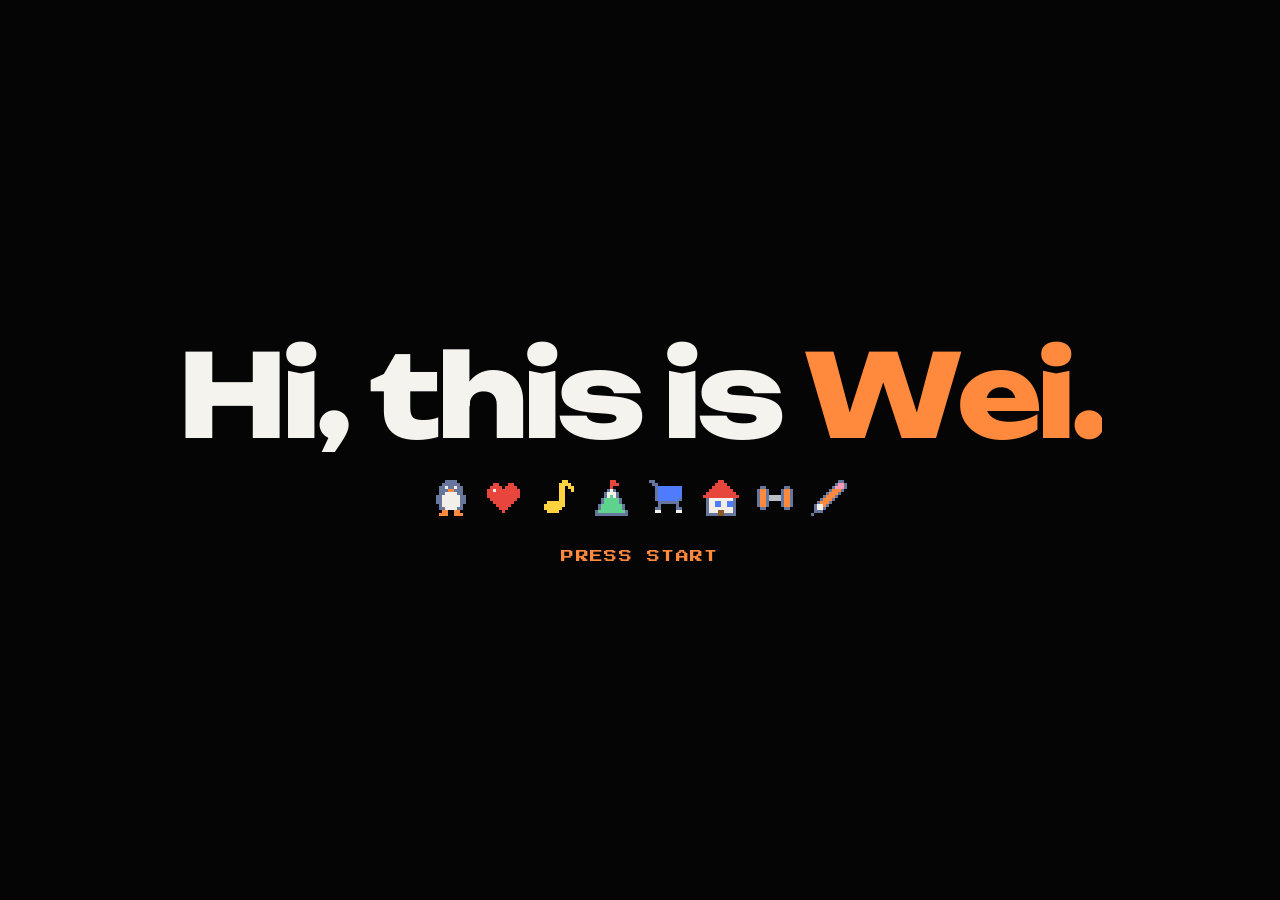
==== commit 3e41aaaf: "Project pages: REFLECTION chapter (strategic take-aways), brighter sprite darks so pixel art shows o" ====
--- a/index.html
+++ b/index.html
@@ -224,13 +224,32 @@
 
 .gal .grid{display:grid;grid-template-columns:repeat(2,1fr);gap:22px}
 .gal figure{border-radius:14px;overflow:hidden;border:1px solid var(--line);box-shadow:0 30px 70px -30px #000;transition:transform .6s var(--ease)}
-.gal figure:first-child{grid-column:1/-1}
+/* an odd number of shots: the first spans the full width so the rest pair up; an even number sits two by two, no gap in the corner */
+.gal .odd figure:first-child{grid-column:1/-1}
 .gal figure:hover{transform:translateY(-6px)}
 .gal img{width:100%;aspect-ratio:16/10;object-fit:cover;object-position:top}
 
-.next{--band:var(--nc);min-height:88svh;display:flex;flex-direction:column;align-items:center;justify-content:center;gap:24px;text-align:center;overflow:hidden;border-top:12px solid var(--nc)}
-.next.edge::after{display:none}
-.next.edge::before{top:-24px}
+/* full-width Live Project button at the foot of the page, in the project's own colour; pixel battlements on both edges */
+.livebar{--band:var(--c);position:relative;z-index:2;display:flex;align-items:center;justify-content:center;gap:16px;width:100%;height:clamp(67px,9.8vh,105px);margin:12px 0;background:var(--c);color:#141311;font:800 clamp(20px,2.6vw,38px)/1 var(--disp);letter-spacing:-.02em;overflow:hidden;transition:filter .3s var(--ease)}
+.livebar::after{content:'';position:absolute;inset:0;background:linear-gradient(100deg,transparent 30%,#fff7 50%,transparent 70%);transform:translateX(-100%);animation:shine 3s 1s infinite}
+.livebar span{display:inline-block;transition:transform .4s var(--ease)}
+.livebar:hover{filter:brightness(1.1)}
+.livebar:hover span{transform:translate(6px,-6px)}
+/* reflection: what the project taught me and what would make it better — two pixel-framed cards in the project's two colours */
+.recap{--band:color-mix(in srgb,var(--c) 9%,var(--pbg));background:var(--band)}
+.recap .pat{opacity:.04}
+.recap .cl{display:flex;justify-content:space-between;align-items:center;gap:20px}
+.recap .cl .ch{margin-bottom:0}
+.recap .clear{font:400 9px/1 var(--px);letter-spacing:.14em;color:#141311;background:var(--c);padding:10px 12px;box-shadow:4px 4px 0 #0008;animation:blink 1.4s steps(2,start) infinite}
+.recap .grid{display:grid;grid-template-columns:repeat(var(--n),1fr);gap:30px;margin-top:38px}
+.recap .rc{--k:var(--c);border:4px solid var(--k);box-shadow:8px 8px 0 color-mix(in srgb,var(--k) 40%,#000);background:#0003;padding:34px 34px 38px}
+.recap .rc.b{--k:var(--c2)}
+.recap h3{font:400 10px/1.5 var(--px);letter-spacing:.1em;color:var(--k);margin-bottom:26px}
+.recap h3 b{display:block;font:600 clamp(18px,1.6vw,24px)/1.3 var(--disp);letter-spacing:-.01em;color:var(--txt);margin-top:12px}
+.recap ul{list-style:none;display:flex;flex-direction:column;gap:20px}
+.recap li{position:relative;padding-left:28px;font:400 clamp(15px,1.15vw,18px)/1.75 var(--sans);color:#e4e1da}
+.recap li::before{content:'';position:absolute;left:0;top:.7em;width:10px;height:10px;background:var(--k);box-shadow:4px 4px 0 color-mix(in srgb,var(--k) 40%,#000)}
+.next{min-height:88svh;display:flex;flex-direction:column;align-items:center;justify-content:center;gap:24px;text-align:center;overflow:hidden}
 .next .bgv{position:absolute;inset:0;width:100%;height:100%;object-fit:cover;z-index:-3;opacity:.32}
 .next .dots{z-index:-1}
 .next .vig{position:absolute;inset:0;z-index:-2;background:linear-gradient(180deg,var(--pbg),#0000 35%,#0000 65%,var(--pbg))}
@@ -242,7 +261,7 @@
 /* EXP bar: the adventurer walks along it as you scroll and lifts the item at the end */
 .xp{position:fixed;left:28px;right:28px;bottom:24px;z-index:15;height:8px;pointer-events:none;background:repeating-linear-gradient(90deg,#ffffff1c 0 8px,transparent 8px 10px)}
 .xp i{position:absolute;left:0;top:0;bottom:0;width:calc(var(--p,0) * 100%);background:repeating-linear-gradient(90deg,var(--c) 0 8px,transparent 8px 10px)}
-.xp em{position:absolute;right:0;top:14px;font:400 7px/1 var(--px);font-style:normal;color:var(--mute);letter-spacing:.1em}
+.xp em{position:absolute;right:0;top:14px;font-variant-numeric:tabular-nums;font:400 7px/1 var(--px);font-style:normal;color:var(--mute);letter-spacing:.1em}
 .xp .walker{bottom:8px}
 .stat{display:flex;flex-direction:column;align-items:center;gap:18px}
 .stat svg{width:min(300px,22vw,34vh);height:auto;overflow:visible}
@@ -319,6 +338,10 @@
   .gal figure:first-child{grid-column:auto}
   .gal img{aspect-ratio:390/844}
   .xp{left:16px;right:16px;bottom:14px}
+  .livebar{height:62px}
+  .recap .grid{grid-template-columns:1fr;gap:26px}
+  .recap .rc{padding:26px 22px 30px}
+  .recap .cl{flex-direction:column;align-items:flex-start;gap:16px}
 }
 @media (prefers-reduced-motion:reduce){*{animation:none!important;transition:none!important}}
 </style>
@@ -360,7 +383,8 @@
 function ambient(key) { $$('video', amb).forEach(v => { const on = v.dataset.k === key; v.classList.toggle('on', on); if (on) { if (!v.src) v.src = v.dataset.src; v.play?.().catch(() => {}); } else setTimeout(() => !v.classList.contains('on') && v.pause?.(), 1200); }); }
 
 /* pixel sprites: drawn from character maps, so no image files and no Aseprite needed */
-const PX = { K: '#141311', O: '#ff8a3d', W: '#f2efe8', C: 'c' /* project colour */, E: '#1a1a1a', Y: '#ffd23f', R: '#e8453c', G: '#5fd38d', B: '#4f7cff', N: '#8b5a2b', S: '#b8bec6', P: '#ff9bb3', D: '#1f5e2c', L: '#3fa34d', F: '#f2c79a', T: '#6b4423' };
+// K / D / T are the sprites' darks (outline, penguin body, hood, boots): kept mid-tone so they never sink into the near-black pages
+const PX = { K: '#66769c', O: '#ff8a3d', W: '#f2efe8', C: 'c' /* project colour */, E: '#1a1a1a', Y: '#ffd23f', R: '#e8453c', G: '#5fd38d', B: '#4f7cff', N: '#8b5a2b', S: '#b8bec6', P: '#ff9bb3', D: '#2f9150', L: '#3fa34d', F: '#f2c79a', T: '#a8743c' };
 // each project's item, 12 x 12: penguin, heart, note, peak with flag, cart, house, dumbbell, pencil
 const ITEM = {
   zoo: `....KKKK....
@@ -776,12 +800,17 @@
     <ol>${p.log.map(([q, a], k) => `<li><small>LV.${String(k + 1).padStart(2, '0')}</small><b>${q}</b><p>${a}</p></li>`).join('')}</ol></div></section>` : ''}
   ${p.stats?.length ? `<section class="sec numbers stats edge" data-deco="4"><div class="pat"></div>${ch('NUMBERS', '數字')}
     <div class="g" style="--n:${p.stats.length}">${p.stats.map(([v, l], k) => `<div class="stat in" style="transition-delay:${k * .12}s"><svg viewBox="0 0 220 220"><circle class="tick" cx="110" cy="110" r="106" pathLength="1"/><circle class="trk" cx="110" cy="110" r="90"/><circle class="val" cx="110" cy="110" r="90" pathLength="1" style="transition-delay:${k * .15}s"/><text x="110" y="114" data-count="${v}">${v}</text></svg><span><b>0${k + 1}</b>${l}</span></div>`).join('')}</div></section>` : ''}
-  <section class="sec gal" data-deco="2">${ch('GALLERY', '畫面')}<div class="grid in">${shots.map(sh => `<figure class="${ht.trim()}"><img src="${M(sh)}.webp" alt="" loading="lazy"></figure>`).join('')}</div></section>
-  <section class="sec next edge" style="--nc:${nx.color}"><video class="bgv" src="${M(nx.video)}.mp4" muted loop playsinline preload="none"></video><div class="vig"></div><div class="dots"></div>
+  <section class="sec gal" data-deco="2">${ch('GALLERY', '畫面')}<div class="grid in${shots.length % 2 ? ' odd' : ''}">${shots.map(sh => `<figure class="${ht.trim()}"><img src="${M(sh)}.webp" alt="" loading="lazy"></figure>`).join('')}</div></section>
+  ${p.learn?.length || p.better?.length ? `<section class="sec recap edge" data-deco="2"><div class="pat"></div><div class="cl">${ch('REFLECTION', '回顧')}<span class="clear in">STAGE CLEAR</span></div>
+    <div class="grid" style="--n:${(p.learn?.length ? 1 : 0) + (p.better?.length ? 1 : 0)}">
+    ${p.learn?.length ? `<div class="rc in"><h3>LEARNED<b>學到的事</b></h3><ul>${p.learn.map(t => `<li>${t}</li>`).join('')}</ul></div>` : ''}
+    ${p.better?.length ? `<div class="rc b in" style="transition-delay:.12s"><h3>NEXT LEVEL<b>怎樣會更好</b></h3><ul>${p.better.map(t => `<li>${t}</li>`).join('')}</ul></div>` : ''}</div></section>` : ''}
+  <a class="livebar edge" href="${p.link}" target="_blank" rel="noopener">Live Project <span>↗</span></a>
+  <section class="sec next" style="--nc:${nx.color}"><video class="bgv" src="${M(nx.video)}.mp4" muted loop playsinline preload="none"></video><div class="vig"></div><div class="dots"></div>
     <small class="in">NEXT PROJECT</small><h2 class="in">${nx.title}</h2><p class="one in" style="transition-delay:.1s">${nx.one}</p>
     <div class="endbtns in"><a class="nextlink" href="#/p/${nx.key}" style="--c:${nx.color}">Next Project</a></div></section>
   </div>
-  <div class="xp" aria-hidden="true"><i></i><em>EXP</em></div>`;
+  <div class="xp" aria-hidden="true"><i></i><em>0%</em></div>`;
   // pixel items: on the cover, on every chapter label, in the knob, beside the lit round, above the next project
   $('.cover .in').prepend(item(p.key, 4)); $$('.ch').forEach(c => c.prepend(item(p.key, 2))); $('.knob')?.append(item(p.key, 3));
   $$('.rounds li small').forEach(sm => sm.prepend(item(p.key, 2))); $('.next h2').before(item(nx.key, 4));
@@ -834,7 +863,7 @@
     const y = document.body.scrollTop || document.documentElement.scrollTop || scrollY, max = Math.max(1, document.body.scrollHeight - innerHeight), k = Math.min(1, y / max);
     if (y < innerHeight * 1.3) cvid.style.transform = `translate3d(0,${y * .4}px,0) scale(${1 + y / innerHeight * .25})`;
     document.body.classList.toggle('past', cbtn.getBoundingClientRect().bottom < 64);
-    xp.style.setProperty('--p', k); wk.to(10 + k * (xp.clientWidth - 40), k > .985 ? p.key : ''); }); };
+    xp.style.setProperty('--p', k); $('em', xp).textContent = Math.round(k * 100) + '%'; wk.to(10 + k * (xp.clientWidth - 40), k > .985 ? p.key : ''); }); };
   document.body.addEventListener('scroll', onScroll, { passive: true }); addEventListener('scroll', onScroll, { passive: true }); addEventListener('resize', onScroll); onScroll();
   const onKey = e => { if (e.key === 'Escape') location.hash = '#/'; }; addEventListener('keydown', onKey);
   cleanup = () => { [io, nio, cio, sio].forEach(o => o.disconnect()); wk.stop(); document.body.removeEventListener('scroll', onScroll); removeEventListener('scroll', onScroll); removeEventListener('resize', onScroll); removeEventListener('keydown', onKey); };
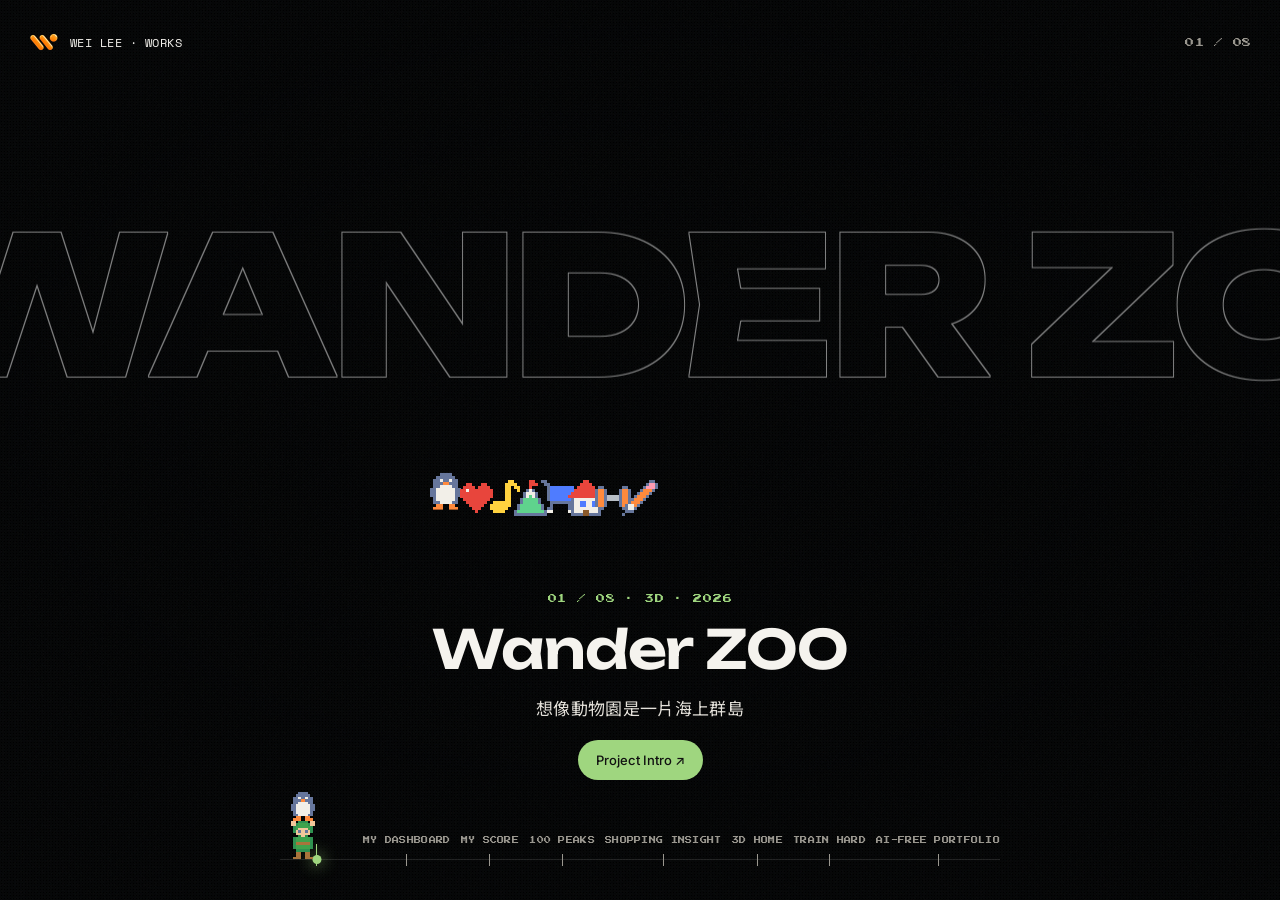
==== commit c0c0d408: "Intro exit: greeting letters scatter, each project's pixel item arcs down onto its tick on the proje" ====
--- a/index.html
+++ b/index.html
@@ -707,11 +707,15 @@
   const ring = $('#ring'), cards = $$('.card'), stage = $('#stage');
   marquee($('#big'));
   const wk = walker($('.scrub .ticks'));
-  // first visit: cards fly in from the depth once the intro lifts, each landing with a pixel burst
-  const still = matchMedia('(prefers-reduced-motion: reduce)').matches;
-  let flyT0 = introDone || still ? 0 : Infinity, landed = still ? n : 0; if (flyT0) stage.classList.add('fly');
-  const startFly = () => { flyT0 = performance.now(); };
-  if (flyT0) addEventListener('introdone', startFly, { once: true });
+  // first visit: each card waits, hidden, until its pixel item flies over from the intro and lands on it; then it pops open from that spot
+  const still = matchMedia('(prefers-reduced-motion: reduce)').matches, waiting = !(introDone || still);
+  let landed = waiting ? 0 : n, popFallback; if (waiting) stage.classList.add('fly');
+  const pops = new Array(n).fill(waiting ? Infinity : 0);
+  const onLand = e => { if (pops[e.detail] === Infinity) pops[e.detail] = performance.now(); };
+  const popAll = () => pops.forEach((t, i) => { if (t === Infinity) pops[i] = performance.now() + i * 60; }); // safety net: never leave a card hidden
+  const startFallback = () => { popFallback = setTimeout(popAll, 3200); };
+  if (waiting) { addEventListener('itemland', onLand); addEventListener('introdone', startFallback, { once: true }); }
+  const backOut = t => 1 + 2.7 * Math.pow(t - 1, 3) + 1.7 * Math.pow(t - 1, 2);
   // ring radius: neighbour edge gap is 0.6x the original layout (R0), never letting cards intersect
   // re-measured on resize / rotate, since the ring width follows the viewport
   const sn = Math.sin(2 * Math.PI / n), cs = Math.cos(2 * Math.PI / n);
@@ -744,11 +748,12 @@
     const now = performance.now();
     cards.forEach((c, i) => {
       const a = i * step, d = (((a + ang) % 360) + 540) % 360 - 180, k = Math.abs(d) / 180;
-      // fly-in: order follows the ring from the front card round the back, 70 ms apart, 900 ms each
-      let fl = 0;
-      if (flyT0 < Infinity && landed < n) { const o = ((i - lastIdx) % n + n) % n, t = Math.min(1, Math.max(0, (now - flyT0 - o * 70) / 900)); fl = 1 - (1 - Math.pow(1 - t, 3)); c.style.opacity = Math.min(1, t * 3);
-        if (t >= 1 && !c._landed) { c._landed = 1; landed++; const r = c.getBoundingClientRect(); if (k < .5) spark(r.left + r.width / 2, r.top + r.height / 2, ITEMS[i].color); if (landed >= n) stage.classList.remove('fly'); } }
-      c.style.transform = `rotateY(${a}deg) translateZ(${R}px)` + (fl ? ` translateZ(${-fl * 1100}px) translateY(${fl * 120}px) scale(${1 - fl * .5})` : '');
+      // pop-in: from a speck where the item landed to full size with a little overshoot, 420 ms
+      let sc = 1;
+      if (landed < n && !c._landed) { const t = pops[i] === Infinity ? 0 : Math.min(1, Math.max(0, (now - pops[i]) / 420));
+        c.style.opacity = Math.min(1, t * 2.5); sc = .12 + .88 * backOut(t);
+        if (t >= 1) { c._landed = 1; landed++; sc = 1; if (landed >= n) stage.classList.remove('fly'); } }
+      c.style.transform = `rotateY(${a}deg) translateZ(${R}px)` + (sc !== 1 ? ` scale(${sc})` : '');
       c.style.filter = `brightness(${1 - k * .75}) saturate(${1 - k * .6})`;
     });
     setActive((((Math.round(-ang / step)) % n) + n) % n);
@@ -769,7 +774,7 @@
   addEventListener('wheel', onWheel, { passive: false }); addEventListener('keydown', onKey);
   measure(); loop();
   const ro = new ResizeObserver(measure); ro.observe(ring); ro.observe($('.scrub'));
-  cleanup = () => { cancelAnimationFrame(raf); ro.disconnect(); wk.stop(); removeEventListener('introdone', startFly); removeEventListener('wheel', onWheel); removeEventListener('keydown', onKey); };
+  cleanup = () => { cancelAnimationFrame(raf); ro.disconnect(); wk.stop(); removeEventListener('introdone', startFallback); removeEventListener('itemland', onLand); clearTimeout(popFallback); removeEventListener('wheel', onWheel); removeEventListener('keydown', onKey); };
 }
 
 function project(key) {
@@ -897,11 +902,38 @@
 route();
 function leaveIntro() {
   if (introDone) return; introDone = true;
-  // the greeting shrinks into the top-left corner where the site name sits, so the eye has something to follow
-  const b = $('.brand'), w = $('#introW'); const br = b.getBoundingClientRect(), wr = w.getBoundingClientRect();
-  if (br.width) w.style.transform = `translate(${br.left - wr.left}px,${br.top - wr.top}px) scale(${Math.max(.08, br.height / wr.height)})`;
-  $('#intro').classList.add('out');
-  setTimeout(() => { dispatchEvent(new Event('introdone')); $('#intro').remove(); }, 700);
+  const intro = $('#intro'), cards = $$('.ring .card'), ticks = $$('.scrub button i'), still = matchMedia('(prefers-reduced-motion: reduce)').matches;
+  dispatchEvent(new Event('introdone'));
+  // a shared project link, or reduced motion: the curtain simply lifts
+  if (still || !cards.length) { intro.classList.add('out'); setTimeout(() => intro.remove(), 1100); return; }
+  intro.style.pointerEvents = 'none';
+  // the greeting's letters kick up and away one after another; PRESS START blinks out; the black backdrop melts so home shows through
+  $$('#introH span').forEach((sp, k) => sp.animate([{ transform: 'none', opacity: 1 }, { transform: `translateY(-150%) rotate(${(k % 2 ? 1 : -1) * (6 + k % 5 * 5)}deg)`, opacity: 0 }],
+    { duration: 520, delay: k * 22, easing: 'cubic-bezier(.5,0,.75,0)', fill: 'forwards' }));
+  $('#introPS').animate([{ opacity: 1 }, { opacity: 0 }], { duration: 160, fill: 'forwards' });
+  intro.animate([{ backgroundColor: 'rgba(5,5,6,1)' }, { backgroundColor: 'rgba(5,5,6,0)' }], { duration: 800, delay: 250, easing: 'ease-out', fill: 'forwards' });
+  // each project's item leaves the row and arcs down onto its own tick on the project bar; on touchdown: a pixel burst, and that project's card pops open in the ring
+  const layer = document.createElement('div'); layer.style.cssText = 'position:fixed;inset:0;z-index:60;pointer-events:none'; document.body.append(layer);
+  const items = $$('#introI .px'); let done = 0;
+  const finish = () => { if (++done < items.length) return; layer.remove(); intro.remove(); };
+  items.forEach((it, i) => {
+    const r = it.getBoundingClientRect(), tick = ticks[i];
+    Object.assign(it.style, { position: 'fixed', left: r.left + 'px', top: r.top + 'px', margin: 0, animation: 'none', opacity: 1 }); layer.append(it);
+    if (!tick) { dispatchEvent(new CustomEvent('itemland', { detail: i })); it.remove(); return finish(); }
+    const tr = tick.getBoundingClientRect(), tx = tr.left + tr.width / 2, ty = tr.top - r.height * .6; // sits just on top of the tick
+    const x1 = tx - r.left - r.width / 2, y1 = ty - r.top - r.height / 2, mid = (items.length - 1) / 2;
+    const cx = x1 * .5 + (i - mid) * 26, cy = Math.min(0, y1) - 150 - Math.abs(i - mid) * 16; // the arc's peak, above the straight line
+    const t0 = performance.now() + 120 + i * 85, dur = 820;
+    const fly = now => {
+      const t = Math.min(1, Math.max(0, (now - t0) / dur)), e = t < .5 ? 2 * t * t : 1 - Math.pow(-2 * t + 2, 2) / 2, u = 1 - e;
+      const x = 2 * u * e * cx + e * e * x1, y = 2 * u * e * cy + e * e * y1;
+      const sc = 1 + Math.sin(e * Math.PI) * .7 - e * .45, rot = Math.round(e * 4) * 90 * (i % 2 ? 1 : -1); // grows mid-flight, turns in quarter steps like a sprite
+      it.style.transform = `translate(${x}px,${y}px) scale(${sc}) rotate(${rot}deg)`;
+      if (t < 1) return requestAnimationFrame(fly);
+      spark(tx, ty, PROJECTS[i].color, 16); dispatchEvent(new CustomEvent('itemland', { detail: i })); it.remove(); finish();
+    };
+    requestAnimationFrame(fly);
+  });
 }
 if (!seen) PROJECTS.forEach((p, i) => { const c = item(p.key, MOB ? 2 : 3); c.style.setProperty('--d', 500 + i * 110 + 'ms'); $('#introI').append(c); });
 if (seen) { $('#intro').remove(); } else if (/^#\/p\//.test(location.hash)) { setTimeout(leaveIntro, 1200); } // a shared project link: greet, then straight in
